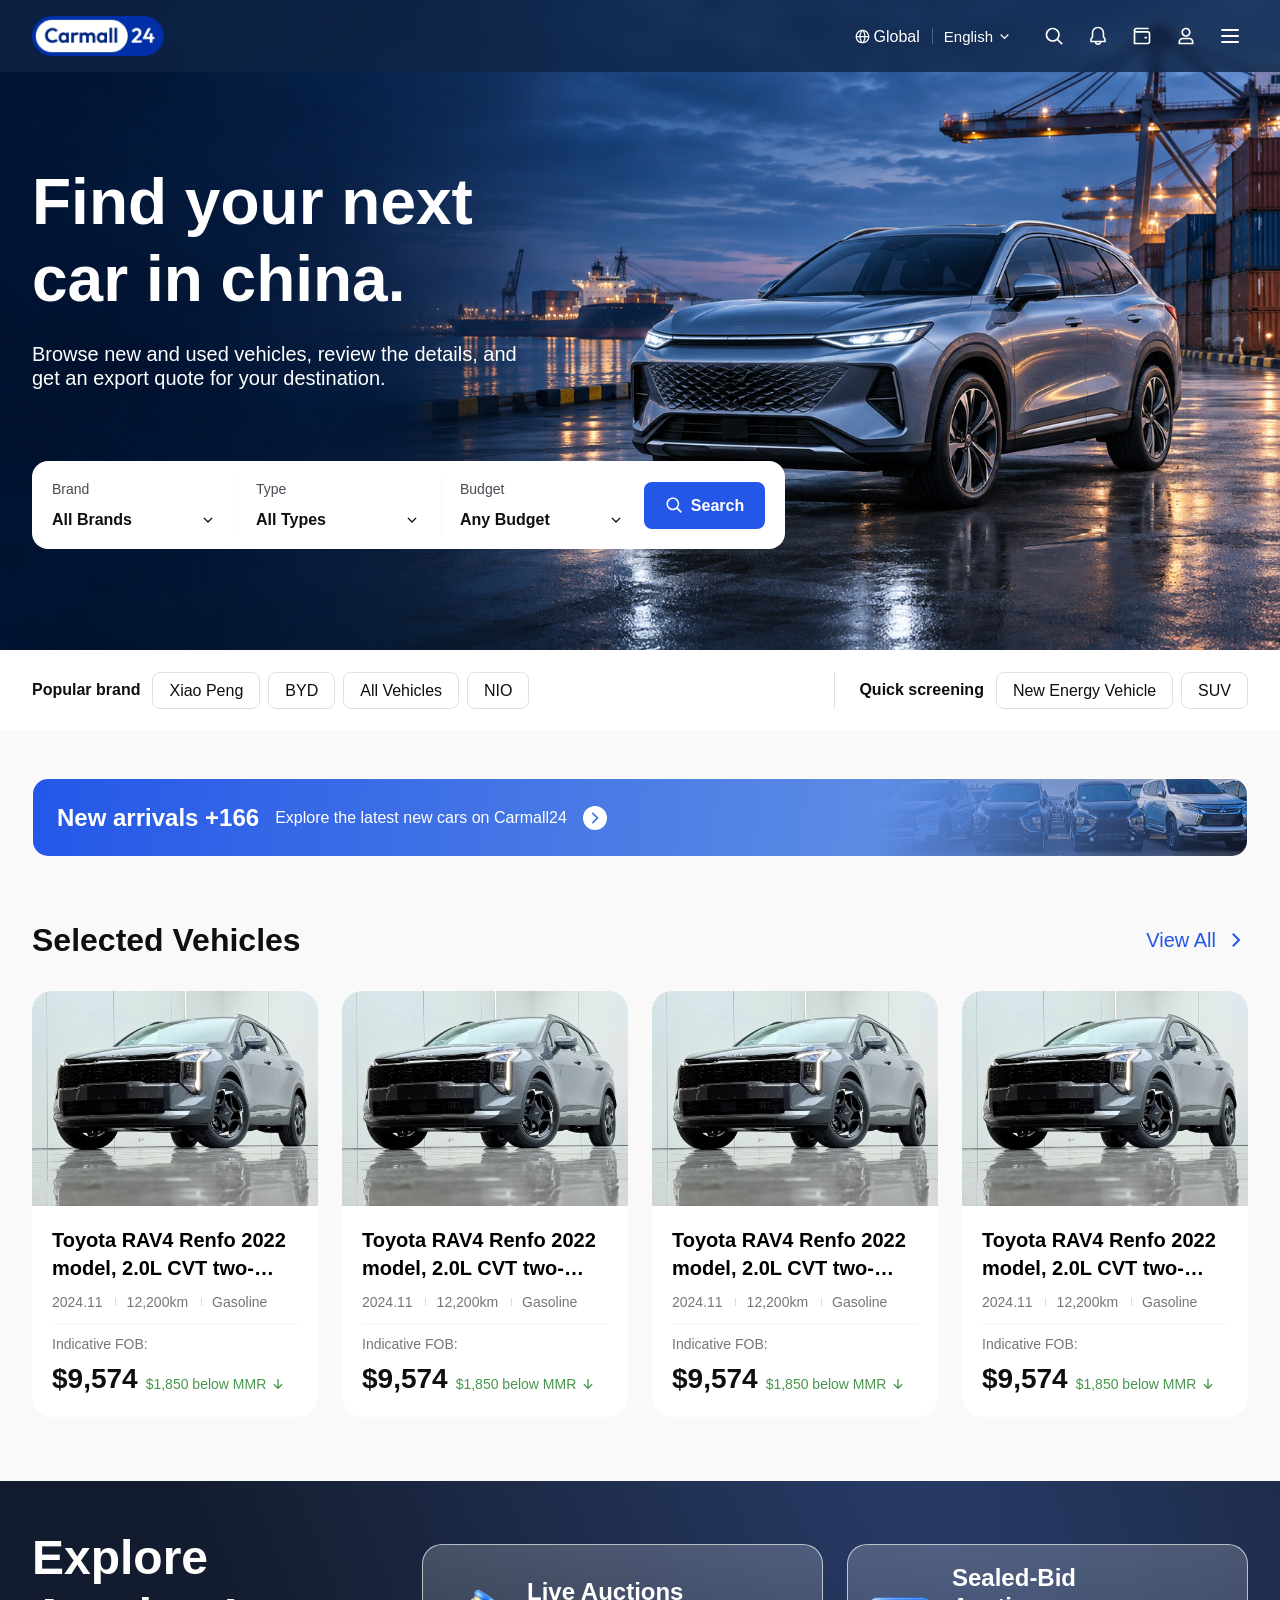
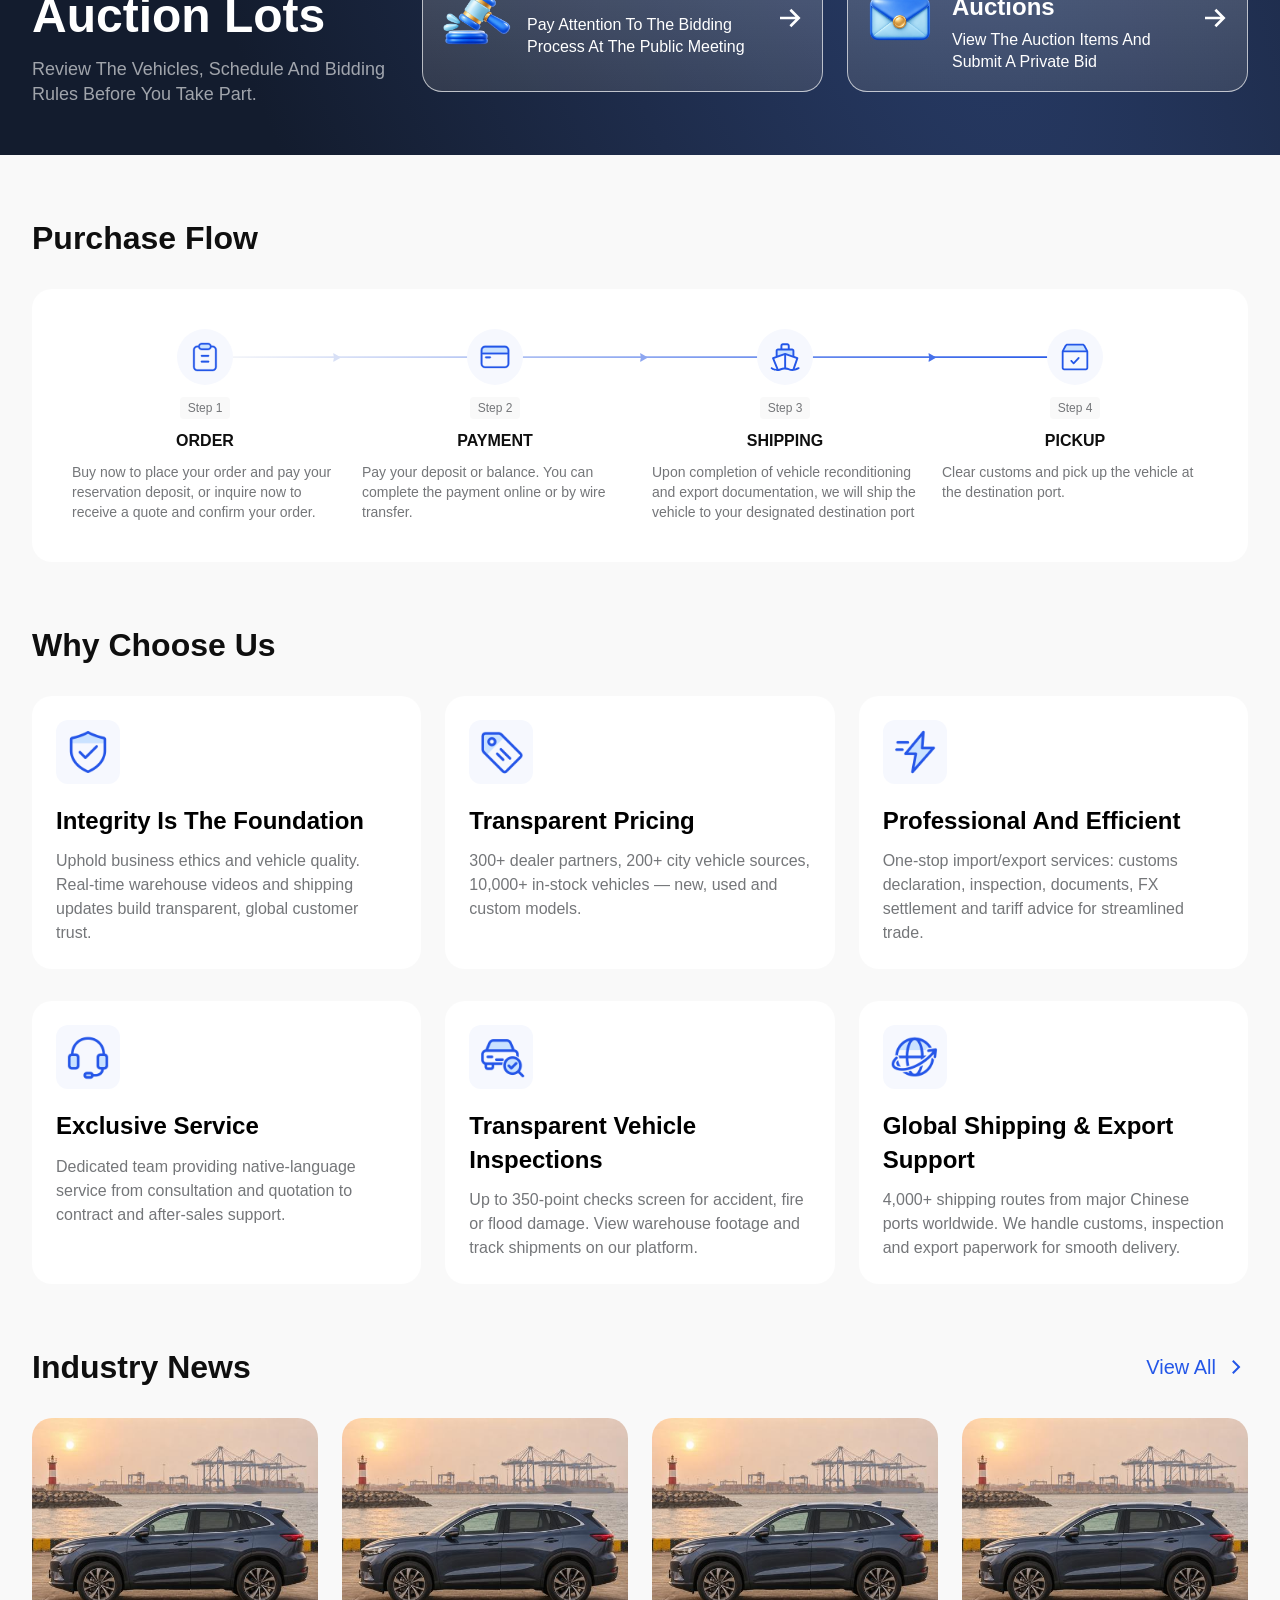
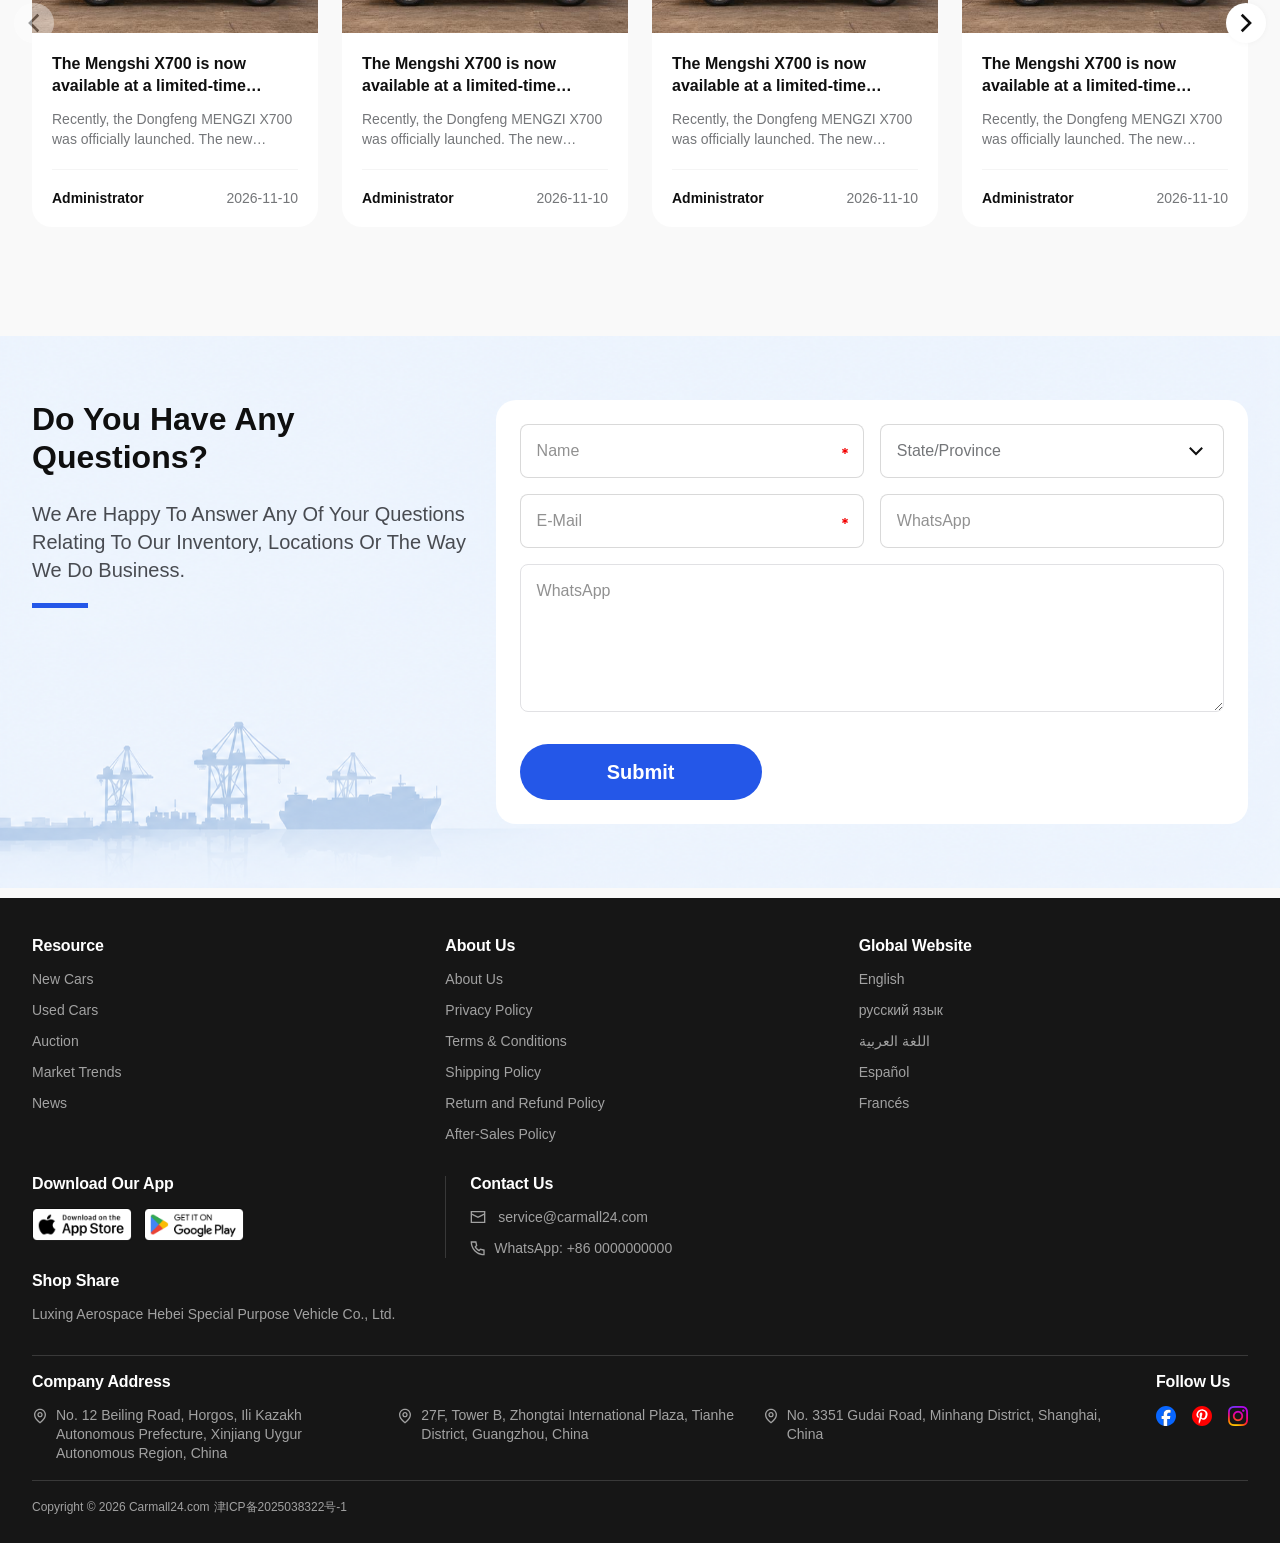
==== index.html @ a3879404 "Add latest Carmall24 homepage for developer handoff" ====
<!doctype html>
<html lang="en">
<head>
  <meta charset="utf-8">
  <meta name="viewport" content="width=device-width, initial-scale=1">
  <meta name="description" content="Browse new and used vehicles, review auctions, and get an export quote from Carmall24.">
  <meta name="typeface" content="MiSans by Xiaomi">
  <title>Carmall24 · Find your next car in China</title>
  <link rel="icon" href="assets/logo.png">
  <link rel="stylesheet" href="styles.css">
  <script src="app.js" defer></script>
</head>
<body id="top">
  <a class="skip-link" href="#main-content">Skip to content</a>
  <header class="site-header">
    <div class="container header-inner">
      <a class="wordmark" href="./index.html" aria-label="Carmall24 home">
        <img src="assets/logo.png" width="132" height="40" alt="Carmall24">
      </a>

      <nav class="main-nav" id="main-navigation" aria-label="Main navigation">
        <a href="#top" aria-current="page">Home</a>
        <details class="menu source-menu">
          <summary>Vehicle Source <img src="assets/nav-chevron.svg" alt=""></summary>
          <div class="menu-panel">
            <a href="https://www.carmall24.com/new-cars">New Cars</a>
            <a href="https://www.carmall24.com/used-cars">Used Cars</a>
            <a href="#vehicles">Selected Vehicles</a>
          </div>
        </details>
        <a href="#auctions">Auctions</a>
        <a href="https://www.carmall24.com/market">Vehicle Market Trends</a>
        <a href="#news">News</a>
        <a href="#services">Services</a>
        <a href="https://www.carmall24.com/about">About Us</a>
      </nav>

      <div class="header-tools">
        <details class="menu locale-menu">
          <summary aria-label="Global, English">
            <span class="site-region"><img src="assets/globe.svg" alt=""> Global</span>
            <span class="locale-rule" aria-hidden="true"><img src="assets/language-divider.svg" alt=""></span>
            <span>English <img src="assets/nav-chevron.svg" alt=""></span>
          </summary>
          <div class="menu-panel">
            <a href="https://en.carmall24.com/" lang="en">English</a>
            <a href="https://ru.carmall24.com/" lang="ru">русский язык</a>
            <a href="https://ar.carmall24.com/" lang="ar">اللغة العربية</a>
            <a href="https://es.carmall24.com/" lang="es">Español</a>
            <a href="https://fr.carmall24.com/" lang="fr">Français</a>
          </div>
        </details>
        <a class="header-icon header-search" href="#vehicle-search" aria-label="Search vehicles"><img src="assets/nav-search.svg" alt=""></a>
        <details class="menu notification-menu">
          <summary class="header-icon" aria-label="Notifications"><img src="assets/notification.svg" alt=""></summary>
          <div class="menu-panel"><p>No new notifications.</p></div>
        </details>
        <a class="header-icon header-wallet" href="https://www.carmall24.com/account/wallet" aria-label="Wallet"><img src="assets/wallet.svg" alt=""></a>
        <a class="header-icon" href="https://www.carmall24.com/account" aria-label="Account"><img src="assets/account.svg" alt=""></a>
        <button class="header-icon mobile-menu-toggle" type="button" aria-controls="main-navigation" aria-expanded="false" aria-label="Toggle navigation">
          <span class="menu-bars" aria-hidden="true"></span>
        </button>
      </div>
    </div>
  </header>

  <main id="main-content">
    <section class="hero" aria-labelledby="hero-title">
      <img class="hero-picture" src="assets/hero.png" alt="" fetchpriority="high">
      <div class="container hero-inner">
        <div class="hero-copy">
          <h1 id="hero-title">Find your next<br>car in china.</h1>
          <p>Browse new and used vehicles, review the details, and get an export quote for your destination.</p>
        </div>
        <form class="vehicle-search" id="vehicle-search" aria-label="Find a vehicle">
          <label class="search-field">
            <span>Brand</span>
            <select name="brand">
              <option value="">All Brands</option>
              <option value="toyota">Toyota</option>
              <option value="xpeng">Xiao Peng</option>
              <option value="byd">BYD</option>
              <option value="nio">NIO</option>
            </select>
          </label>
          <span class="search-rule" aria-hidden="true"><img src="assets/filter-divider.svg" alt=""></span>
          <label class="search-field">
            <span>Type</span>
            <select name="type">
              <option value="">All Types</option>
              <option value="suv">SUV</option>
              <option value="sedan">Sedan</option>
              <option value="new-energy">New Energy Vehicle</option>
            </select>
          </label>
          <span class="search-rule" aria-hidden="true"><img src="assets/filter-divider.svg" alt=""></span>
          <label class="search-field">
            <span>Budget</span>
            <select name="budget">
              <option value="">Any Budget</option>
              <option value="8000">Under $8,000</option>
              <option value="10000">Under $10,000</option>
              <option value="15000">Under $15,000</option>
              <option value="20000">Under $20,000</option>
            </select>
          </label>
          <button class="primary-button search-submit" type="submit"><img src="assets/filter-search.svg" alt=""> Search</button>
        </form>
      </div>
    </section>

    <div class="quick-search">
      <div class="container quick-search-inner">
        <div class="quick-group">
          <p>Popular brand</p>
          <div class="chips">
            <button type="button" data-filter="brand" data-value="xpeng" aria-pressed="false">Xiao Peng</button>
            <button type="button" data-filter="brand" data-value="byd" aria-pressed="false">BYD</button>
            <button type="button" data-filter="all">All Vehicles</button>
            <button type="button" data-filter="brand" data-value="nio" aria-pressed="false">NIO</button>
          </div>
        </div>
        <div class="quick-group quick-group-screening">
          <p>Quick screening</p>
          <div class="chips">
            <button type="button" data-filter="type" data-value="new-energy" aria-pressed="false">New Energy Vehicle</button>
            <button type="button" data-filter="type" data-value="suv" aria-pressed="false">SUV</button>
          </div>
        </div>
      </div>
    </div>

    <div class="home-sections">
      <div class="container">
        <a class="arrival-banner" href="https://www.carmall24.com/new-cars">
          <img class="arrival-picture" src="assets/new-arrivals.png" alt="">
          <span class="arrival-copy">
            <strong>New arrivals +166</strong>
            <span>Explore the latest new cars on Carmall24</span>
          </span>
          <span class="arrival-arrow"><img src="assets/arrivals-chevron.svg" alt=""></span>
        </a>
      </div>

      <section class="container section" id="vehicles" aria-labelledby="vehicles-title">
        <div class="section-heading">
          <h2 id="vehicles-title" tabindex="-1">Selected Vehicles</h2>
          <a class="view-all" href="https://www.carmall24.com/used-cars">View All <img src="assets/view-chevron.svg" alt=""></a>
        </div>
        <div class="filter-feedback" hidden>
          <p id="filter-status" role="status"></p>
          <button type="button" data-filter="all">Clear filters</button>
        </div>
        <div class="vehicle-grid" data-card-count="4">
          <article class="vehicle-card" data-brand="toyota" data-type="suv" data-price="9574">
            <a href="https://www.carmall24.com/used-cars" class="vehicle-link">
              <div class="vehicle-photo">
                <img src="assets/toyota-rav4.png" alt="" width="901" height="756">
              </div>
              <div class="vehicle-info">
                <h3 class="vehicle-title clamp">Toyota RAV4 Renfo 2022 model, 2.0L CVT two-wheel drive Style Edition</h3>
                <p class="vehicle-specs">
                  <span>2024.11</span><span class="spec-rule"><img src="assets/spec-divider.svg" alt=""></span>
                  <span>12,200km</span><span class="spec-rule"><img src="assets/spec-divider.svg" alt=""></span>
                  <span>Gasoline</span>
                </p>
                <div class="vehicle-pricing">
                  <p>Indicative FOB:</p>
                  <div class="price-row">
                    <strong>$9,574</strong>
                    <span class="price-saving">$1,850 below MMR <img src="assets/price-arrow.svg" alt=""></span>
                  </div>
                </div>
              </div>
            </a>
          </article>
        </div>
      </section>

      <section class="auctions" id="auctions" aria-labelledby="auctions-title">
        <div class="container auction-layout">
          <div class="auction-intro">
            <h2 id="auctions-title">Explore<br> Auction Lots</h2>
            <p>Review The Vehicles, Schedule And Bidding Rules Before You Take Part.</p>
          </div>
          <div class="auction-grid">
            <a class="auction-card" href="https://www.carmall24.com/account/auctions?type=live">
              <span class="auction-icon auction-icon-live"><img src="assets/auction-live.png" alt=""></span>
              <div>
                <h3>Live Auctions</h3>
                <p>Pay Attention To The Bidding Process At The Public Meeting</p>
              </div>
              <img src="assets/auction-arrow.svg" alt="">
            </a>
            <a class="auction-card" href="https://www.carmall24.com/account/auctions?type=sealed">
              <span class="auction-icon auction-icon-sealed"><img src="assets/auction-sealed.png" alt=""></span>
              <div>
                <h3>Sealed-Bid<br>Auctions</h3>
                <p>View The Auction Items And Submit A Private Bid</p>
              </div>
              <img src="assets/auction-arrow.svg" alt="">
            </a>
          </div>
        </div>
      </section>

      <section class="container section" id="purchase" aria-labelledby="purchase-title">
        <div class="section-heading"><h2 id="purchase-title">Purchase Flow</h2></div>
        <div class="purchase-panel">
          <div class="steps-connector" aria-hidden="true"></div>
          <ol class="purchase-steps">
            <li>
              <img src="assets/step-order.svg" alt="">
              <span class="step-number">Step 1</span>
              <h3>ORDER</h3>
              <p>Buy now to place your order and pay your reservation deposit, or inquire now to receive a quote and confirm your order.</p>
            </li>
            <li>
              <img src="assets/step-payment.svg" alt="">
              <span class="step-number">Step 2</span>
              <h3>PAYMENT</h3>
              <p>Pay your deposit or balance. You can complete the payment online or by wire transfer.</p>
            </li>
            <li>
              <img src="assets/step-shipping.svg" alt="">
              <span class="step-number">Step 3</span>
              <h3>SHIPPING</h3>
              <p>Upon completion of vehicle reconditioning and export documentation, we will ship the vehicle to your designated destination port</p>
            </li>
            <li>
              <img src="assets/step-pickup.svg" alt="">
              <span class="step-number">Step 4</span>
              <h3>PICKUP</h3>
              <p>Clear customs and pick up the vehicle at the destination port.</p>
            </li>
          </ol>
        </div>
      </section>

      <section class="container section" id="services" aria-labelledby="services-title">
        <div class="section-heading"><h2 id="services-title">Why Choose Us</h2></div>
        <div class="benefits">
          <article class="benefit-card">
            <span class="benefit-icon"><span class="benefit-crop icon-integrity"><img src="assets/values-sprite.png" alt=""></span></span>
            <h3>Integrity Is The Foundation</h3>
            <p>Uphold business ethics and vehicle quality. Real-time warehouse videos and shipping updates build transparent, global customer trust.</p>
          </article>
          <article class="benefit-card">
            <span class="benefit-icon"><span class="benefit-crop icon-pricing"><img src="assets/values-sprite.png" alt=""></span></span>
            <h3>Transparent Pricing</h3>
            <p>300+ dealer partners, 200+ city vehicle sources, 10,000+ in-stock vehicles — new, used and custom models.</p>
          </article>
          <article class="benefit-card">
            <span class="benefit-icon"><span class="benefit-crop icon-efficiency"><img src="assets/values-sprite.png" alt=""></span></span>
            <h3>Professional And Efficient</h3>
            <p>One-stop import/export services: customs declaration, inspection, documents, FX settlement and tariff advice for streamlined trade.</p>
          </article>
          <article class="benefit-card">
            <span class="benefit-icon"><span class="benefit-crop icon-service"><img src="assets/values-sprite.png" alt=""></span></span>
            <h3>Exclusive Service</h3>
            <p>Dedicated team providing native-language service from consultation and quotation to contract and after-sales support.</p>
          </article>
          <article class="benefit-card">
            <span class="benefit-icon"><span class="benefit-crop icon-inspection"><img src="assets/services-sprite.png" alt=""></span></span>
            <h3>Transparent Vehicle Inspections</h3>
            <p>Up to 350-point checks screen for accident, fire or flood damage. View warehouse footage and track shipments on our platform.</p>
          </article>
          <article class="benefit-card">
            <span class="benefit-icon"><span class="benefit-crop icon-shipping"><img src="assets/services-sprite.png" alt=""></span></span>
            <h3>Global Shipping &amp; Export Support</h3>
            <p>4,000+ shipping routes from major Chinese ports worldwide. We handle customs, inspection and export paperwork for smooth delivery.</p>
          </article>
        </div>
      </section>

      <section class="container section" id="news" aria-labelledby="news-title">
        <div class="section-heading">
          <h2 id="news-title">Industry News</h2>
          <a class="view-all" href="https://www.carmall24.com/news">View All <img src="assets/view-chevron.svg" alt=""></a>
        </div>
        <div class="news-carousel">
          <button class="news-arrow news-arrow-prev" type="button" aria-label="Previous news item" aria-controls="news-track" disabled><img src="assets/news-chevron.svg" alt=""></button>
          <div class="news-track" id="news-track" data-card-count="5">
            <article class="news-card">
              <a href="https://www.carmall24.com/news">
                <div class="news-photo"><img src="assets/news-car.png" alt="" width="500" height="500"></div>
                <div class="news-copy">
                  <h3 class="clamp">The Mengshi X700 is now available at a limited-time starting price of RMB 209,800, making choices in the same price range more challenging.</h3>
                  <p class="clamp">Recently, the Dongfeng MENGZI X700 was officially launched. The new vehicle is available in four models—325KM Rear-Wheel Drive Pro, 285KM All-Wheel Drive Ma</p>
                  <div class="news-meta"><strong>Administrator</strong><time datetime="2026-11-10">2026-11-10</time></div>
                </div>
              </a>
            </article>
          </div>
          <button class="news-arrow news-arrow-next" type="button" aria-label="Next news item" aria-controls="news-track" disabled><img src="assets/news-chevron.svg" alt=""></button>
          <p class="visually-hidden" id="news-status" role="status"></p>
        </div>
      </section>
    </div>

    <section class="contact" id="contact" aria-labelledby="contact-title">
      <img class="contact-picture" src="assets/contact-background.png" alt="">
      <div class="container contact-layout">
        <div class="contact-intro">
          <h2 id="contact-title">Do You Have Any Questions?</h2>
          <p>We Are Happy To Answer Any Of Your Questions Relating To Our Inventory, Locations Or The Way We Do Business.</p>
          <img src="assets/contact-rule.svg" alt="">
        </div>
        <form class="contact-form" id="contact-form" method="post">
          <div class="contact-fields">
            <label class="contact-field contact-required">
              <span class="visually-hidden">Name</span>
              <input name="name" placeholder="Name" autocomplete="name" maxlength="100" required>
              <img src="assets/required.svg" alt="">
            </label>
            <label class="contact-field contact-region">
              <span class="visually-hidden">State/Province</span>
              <input name="province" placeholder="State/Province" autocomplete="address-level1" list="provinces" maxlength="100">
              <img src="assets/province-chevron.svg" alt="">
            </label>
            <datalist id="provinces">
              <option value="Beijing"></option>
              <option value="Guangdong"></option>
              <option value="Hebei"></option>
              <option value="Shanghai"></option>
              <option value="Tianjin"></option>
              <option value="Xinjiang"></option>
            </datalist>
            <label class="contact-field contact-required">
              <span class="visually-hidden">E-Mail</span>
              <input name="email" placeholder="E-Mail" type="email" autocomplete="email" maxlength="160" required>
              <img src="assets/required.svg" alt="">
            </label>
            <label class="contact-field">
              <span class="visually-hidden">WhatsApp number</span>
              <input name="whatsapp" placeholder="WhatsApp" type="tel" autocomplete="tel" maxlength="50">
            </label>
            <label class="contact-field contact-message">
              <span class="visually-hidden">Message</span>
              <textarea name="message" placeholder="WhatsApp" maxlength="1500"></textarea>
            </label>
          </div>
          <button class="primary-button contact-submit" type="submit">Submit</button>
          <p class="form-status" role="status" hidden>Your inquiry is ready. <a id="email-draft" href="mailto:service@carmall24.com">Open email draft</a></p>
        </form>
      </div>
    </section>
  </main>

  <footer class="site-footer">
    <div class="container footer-inner">
      <div class="footer-top">
        <section>
          <h2>Resource</h2>
          <ul>
            <li><a href="https://www.carmall24.com/new-cars">New Cars</a></li>
            <li><a href="https://www.carmall24.com/used-cars">Used Cars</a></li>
            <li><a href="#auctions">Auction</a></li>
            <li><a href="https://www.carmall24.com/market">Market Trends</a></li>
            <li><a href="#news">News</a></li>
          </ul>
        </section>
        <section>
          <h2>About Us</h2>
          <ul>
            <li><a href="https://www.carmall24.com/about">About Us</a></li>
            <li><a href="https://www.carmall24.com/privacy">Privacy Policy</a></li>
            <li><a href="https://www.carmall24.com/terms">Terms &amp; Conditions</a></li>
            <li><a href="https://www.carmall24.com/shipping-policy">Shipping Policy</a></li>
            <li><a href="https://www.carmall24.com/refund-policy">Return and Refund Policy</a></li>
            <li><a href="https://www.carmall24.com/after-sales">After-Sales Policy</a></li>
          </ul>
        </section>
        <section>
          <h2>Global Website</h2>
          <ul>
            <li><a href="https://en.carmall24.com/" lang="en">English</a></li>
            <li><a href="https://ru.carmall24.com/" lang="ru">русский язык</a></li>
            <li><a href="https://ar.carmall24.com/" lang="ar">اللغة العربية</a></li>
            <li><a href="https://es.carmall24.com/" lang="es">Español</a></li>
            <li><a href="https://fr.carmall24.com/" lang="fr">Francés</a></li>
          </ul>
        </section>
        <div class="footer-apps">
          <section>
            <h2>Download Our App</h2>
            <div class="store-badges">
              <a href="https://apps.apple.com/app/carmall24/id6760745816"><img src="assets/app-store.png" width="100" height="33" alt="Download on the App Store"></a>
              <a href="https://play.google.com/store/search?q=Carmall24&amp;c=apps"><img src="assets/google-play.png" width="100" height="33" alt="Get it on Google Play"></a>
            </div>
          </section>
          <section>
            <h2>Shop Share</h2>
            <a href="https://luxing.carmall24.com">Luxing Aerospace Hebei Special Purpose Vehicle Co., Ltd.</a>
          </section>
        </div>
        <section class="footer-contact">
          <h2>Contact Us</h2>
          <ul>
            <li><img src="assets/mail.svg" alt=""><a href="mailto:service@carmall24.com">service@carmall24.com</a></li>
            <li><img src="assets/call.svg" alt=""><span>WhatsApp: +86 0000000000</span></li>
          </ul>
        </section>
      </div>

      <div class="footer-bottom">
        <div class="footer-rule" aria-hidden="true"><img src="assets/footer-divider.svg" alt=""></div>
        <div class="footer-details">
          <section class="footer-offices">
            <h2>Company Address</h2>
            <ul>
              <li><img src="assets/location.svg" alt=""><span>No. 12 Beiling Road, Horgos, Ili Kazakh Autonomous Prefecture, Xinjiang Uygur Autonomous Region, China</span></li>
              <li><img src="assets/location.svg" alt=""><span>27F, Tower B, Zhongtai International Plaza, Tianhe District, Guangzhou, China</span></li>
              <li><img src="assets/location.svg" alt=""><span>No. 3351 Gudai Road, Minhang District, Shanghai, China</span></li>
            </ul>
          </section>
          <section class="footer-social">
            <h2>Follow Us</h2>
            <div class="social-links">
              <a href="https://www.facebook.com/people/Carmall24com/61586290542689/"><img src="assets/facebook.svg" alt="Facebook"></a>
              <a href="https://www.pinterest.com/search/pins/?q=Carmall24"><img src="assets/pinterest.svg" alt="Pinterest"></a>
              <a href="https://www.instagram.com/carmall24com"><img src="assets/instagram.png" width="20" height="20" alt="Instagram"></a>
            </div>
          </section>
        </div>
        <div class="footer-rule" aria-hidden="true"><img src="assets/footer-divider.svg" alt=""></div>
        <p class="copyright">Copyright © 2026 Carmall24.com <span lang="zh-CN">津ICP备2025038322号-1</span></p>
      </div>
    </div>
  </footer>

  <dialog class="vehicle-dialog" id="vehicle-dialog" aria-labelledby="vehicle-dialog-title">
    <form method="dialog" class="dialog-close"><button type="submit" aria-label="Close vehicle details">×</button></form>
    <img class="dialog-photo" src="assets/toyota-rav4.png" alt="">
    <div class="dialog-body">
      <h2 id="vehicle-dialog-title">Toyota RAV4 Renfo 2022 model, 2.0L CVT two-wheel drive Style Edition</h2>
      <p>2024.11 · 12,200km · Gasoline</p>
      <p>Indicative FOB: <strong>$9,574</strong></p>
      <a class="primary-button" href="#contact">Ask about this vehicle</a>
    </div>
  </dialog>
</body>
</html>
---- styles.css ----
/* Typeface: MiSans by Xiaomi — https://hyperos.mi.com/font/ */
@font-face {
  font-family: "MiSans UI";
  src: local("MiSans-Regular"), local("MiSans");
  font-weight: 400;
}

@font-face {
  font-family: "MiSans UI";
  src: local("MiSans-Medium"), local("MiSans Medium");
  font-weight: 500;
}

@font-face {
  font-family: "MiSans UI";
  src: local("MiSans-Demibold"), local("MiSans Demibold");
  font-weight: 600;
}

@font-face {
  font-family: "MiSans UI";
  src: local("MiSans-Semibold"), local("MiSans Semibold");
  font-weight: 650;
}

@font-face {
  font-family: "MiSans UI";
  src: local("MiSans-Bold"), local("MiSans Bold");
  font-weight: 700;
}

:root {
  --page: #f9f9f9;
  --white: #fff;
  --ink: #0f0f0f;
  --secondary: #484b51;
  --muted: #747679;
  --placeholder: #919191;
  --blue: #2457e8;
  --line: #f5f5f5;
  --card-radius: 20px;
  --card-shadow: 0 4px 16px rgb(0 0 0 / 6%);
  --container: 1440px;
  --header-height: 72px;
  --gutter: 32px;
  --section-gap: 64px;
  scroll-padding-top: calc(var(--header-height) + 12px);
}

* {
  box-sizing: border-box;
}

[hidden] {
  display: none !important;
}

body {
  margin: 0;
  background: var(--page);
  color: var(--ink);
  font: 400 16px/1.4 "MiSans UI", MiSans, Arial, sans-serif;
  -webkit-font-smoothing: antialiased;
}

h1, h2, h3, p, ul, ol {
  margin: 0;
}

ul, ol {
  padding: 0;
  list-style: none;
}

img {
  display: block;
}

a {
  color: inherit;
  text-decoration: none;
}

button, input, textarea, select {
  font: inherit;
  color: inherit;
}

button {
  border: 0;
  background: none;
  padding: 0;
  cursor: pointer;
}

:focus-visible {
  outline: 2px solid var(--blue);
  outline-offset: 4px;
}

.container {
  width: min(calc(100% - var(--gutter) * 2), var(--container));
  margin-inline: auto;
}

.visually-hidden, .skip-link:not(:focus) {
  position: absolute;
  width: 1px;
  height: 1px;
  padding: 0;
  margin: -1px;
  overflow: hidden;
  clip-path: inset(50%);
  white-space: nowrap;
}

.skip-link:focus {
  position: fixed;
  z-index: 10;
  top: 12px;
  left: 12px;
  padding: 8px 12px;
  border-radius: 8px;
  background: var(--white);
  color: var(--blue);
}

.primary-button {
  display: inline-flex;
  align-items: center;
  justify-content: center;
  gap: 8px;
  background: var(--blue);
  color: var(--white);
  font-weight: 650;
  transition: background-color 150ms ease;
}

.primary-button:hover {
  background-color: #1948d1;
}

.site-header {
  position: fixed;
  inset: 0 0 auto;
  z-index: 2;
  background: rgb(16 37 69 / 80%);
  backdrop-filter: blur(5px);
  color: var(--white);
}

.header-inner {
  display: flex;
  min-height: var(--header-height);
  align-items: center;
  justify-content: space-between;
  gap: 12px;
  position: relative;
}

.wordmark img {
  object-fit: cover;
}

.main-nav,
.header-tools {
  display: flex;
  align-items: center;
}

.main-nav > a,
.source-menu > summary {
  display: flex;
  align-items: center;
  gap: 4px;
  padding: 8px 16px;
  border-radius: 8px;
  font-size: 15px;
  font-weight: 500;
  line-height: 18px;
  white-space: nowrap;
}

.header-tools {
  gap: 8px;
}

.header-icon {
  display: grid;
  place-items: center;
  width: 36px;
  height: 36px;
  border-radius: 8px;
}

.wordmark,
.main-nav > a,
.source-menu > summary,
.locale-menu > summary,
.header-icon {
  transition: background-color 150ms ease, transform 120ms ease-out;
}

@media (hover: hover) {
  .main-nav > a:hover,
  .source-menu > summary:hover,
  .locale-menu > summary:hover,
  .header-icon:hover {
    background-color: rgb(255 255 255 / 12%);
  }
}

.wordmark:active,
.main-nav > a:active,
.source-menu > summary:active,
.locale-menu > summary:active,
.header-icon:active {
  transform: translateY(1px) scale(0.96);
  transition-duration: 40ms;
}

.site-header :focus-visible {
  outline-color: white;
}

.menu {
  position: relative;
}

.menu > summary {
  list-style: none;
  cursor: pointer;
}

.menu > summary::-webkit-details-marker {
  display: none;
}

.menu-panel {
  position: absolute;
  top: calc(100% + 10px);
  min-width: 170px;
  padding: 6px;
  border: 1px solid #e1e1e4;
  border-radius: 12px;
  background: var(--white);
  color: var(--ink);
  box-shadow: var(--card-shadow);
  font-size: 14px;
}

.header-tools .menu-panel {
  right: 0;
}

.menu-panel a, .menu-panel p {
  display: block;
  padding: 8px 12px;
  border-radius: 6px;
  white-space: nowrap;
}

.menu-panel a:hover,
.menu-panel a:focus-visible {
  background: #eff4ff;
  color: var(--blue);
}

.locale-menu > summary {
  display: flex;
  align-items: center;
  gap: 12px;
  padding: 8px 16px;
  border-radius: 8px;
  font-size: 15px;
  font-weight: 500;
  line-height: 19px;
}

.locale-menu summary > span {
  display: flex;
  align-items: center;
  gap: 4px;
}

.site-region {
  font-size: 16px;
}

.locale-rule, .search-rule, .spec-rule {
  position: relative;
  width: 0;
  flex: none;
}

.locale-rule img, .search-rule img, .spec-rule img {
  position: absolute;
  left: 0.5px;
  top: 50%;
  transform: translate(-50%, -50%) rotate(90deg);
}

.mobile-menu-toggle {
  display: none;
}

.menu-bars, .menu-bars::before, .menu-bars::after {
  display: block;
  width: 18px;
  height: 2px;
  border-radius: 2px;
  background: currentColor;
}

.menu-bars {
  position: relative;
}

.menu-bars::before, .menu-bars::after {
  content: "";
  position: absolute;
  left: 0;
}

.menu-bars::before {
  top: -6px;
}

.menu-bars::after {
  top: 6px;
}

.hero {
  position: relative;
  min-height: 650px;
  padding: 164px 0 64px;
  background: #041630;
  color: var(--white);
}

.hero-picture {
  position: absolute;
  inset: 0;
  width: 100%;
  height: 100%;
  object-fit: cover;
}

.hero-inner {
  position: relative;
}

.hero-copy {
  max-width: 492px;
}

.hero h1 {
  font-size: 64px;
  font-weight: 700;
  line-height: 77px;
}

.hero-copy p {
  margin-top: 24px;
  font-size: 20px;
  line-height: 24px;
}

.vehicle-search {
  display: grid;
  grid-template-columns: minmax(0, 1fr) 0 minmax(0, 1fr) 0 minmax(0, 1fr) 121px;
  align-items: center;
  gap: 20px;
  width: min(100%, 753px);
  min-height: 88px;
  margin-top: 71px;
  padding: 12px 20px;
  border-radius: 16px;
  background: var(--white);
  color: var(--ink);
  backdrop-filter: blur(4px);
}

.search-field {
  display: flex;
  min-width: 0;
  flex-direction: column;
  gap: 12px;
  font-size: 14px;
  font-weight: 500;
  line-height: 17px;
  color: var(--secondary);
}

.search-field select {
  appearance: none;
  width: 100%;
  padding: 0 20px 0 0;
  border: 0;
  background: transparent url("assets/filter-chevron.svg") right center no-repeat;
  color: var(--ink);
  cursor: pointer;
  font-size: 16px;
  font-weight: 600;
  line-height: 19px;
  text-overflow: ellipsis;
}

.search-submit {
  min-height: 47px;
  border-radius: 8px;
  line-height: 19px;
}

.quick-search {
  background: var(--white);
}

.quick-search-inner {
  display: flex;
  min-height: 80px;
  align-items: center;
  justify-content: space-between;
  gap: 24px;
}

.quick-group, .chips {
  display: flex;
  align-items: center;
  gap: 12px;
}

.quick-group p {
  font-weight: 600;
  white-space: nowrap;
}

.quick-group-screening {
  padding-left: 24px;
  border-left: 1px solid rgb(0 0 0 / 12%);
}

.chips {
  gap: 8px;
  flex-wrap: wrap;
}

.chips button {
  padding: 8px 16px;
  border: 1px solid rgb(0 0 0 / 12%);
  border-radius: 8px;
  font-weight: 500;
  line-height: 19px;
  white-space: nowrap;
}

.chips button:hover,
.chips button[aria-pressed="true"] {
  border-color: var(--blue);
  color: var(--blue);
}

.home-sections {
  display: grid;
  gap: var(--section-gap);
  padding-top: 48px;
}

.arrival-banner {
  display: flex;
  position: relative;
  isolation: isolate;
  min-height: 79px;
  overflow: hidden;
  align-items: center;
  gap: 16px;
  padding: 24px;
  border: 1px solid rgb(255 255 255 / 45%);
  border-radius: 16px;
  color: var(--white);
}

.arrival-banner::before {
  content: "";
  position: absolute;
  z-index: -1;
  inset: -1px;
  background: linear-gradient(96.67deg, #2457e8 0.295%, #5c8ce4 69.328%, rgb(116 156 230 / 10%) 100.74%);
}

.arrival-picture {
  position: absolute;
  z-index: -2;
  width: 31.6%;
  height: 384.31%;
  left: 68.4%;
  top: -162.91%;
}

.arrival-copy, .arrival-arrow {
  display: flex;
  align-items: center;
}

.arrival-copy {
  gap: 16px;
  font-weight: 500;
  line-height: 19px;
}

.arrival-copy strong {
  font-size: 24px;
  font-weight: 650;
  line-height: 29px;
  white-space: nowrap;
}

.arrival-arrow {
  justify-content: center;
  flex: none;
  width: 24px;
  height: 24px;
  border-radius: 50%;
  background: var(--white);
  transition: transform 150ms ease;
}

.arrival-arrow img,
.news-arrow-next img {
  transform: rotate(-90deg);
}

.arrival-banner:hover .arrival-arrow {
  transform: translateX(4px);
}

.section {
  display: grid;
  gap: 32px;
  min-width: 0;
}

.section-heading {
  display: flex;
  min-width: 0;
  align-items: center;
  justify-content: space-between;
  gap: 16px;
}

.section-heading h2, .contact-intro h2 {
  font-size: 32px;
  font-weight: 600;
  line-height: 38px;
}

.view-all {
  display: inline-flex;
  flex: none;
  align-items: center;
  gap: 8px;
  color: var(--blue);
  font-size: 20px;
  font-weight: 500;
  line-height: 24px;
}

.view-all:hover {
  text-decoration: underline;
}

.vehicle-grid,
.benefits {
  display: grid;
  gap: 24px;
  grid-template-columns: repeat(4, minmax(0, 1fr));
}

.vehicle-card,
.news-card {
  overflow: hidden;
  border-radius: var(--card-radius);
  background: var(--white);
  transition: box-shadow 180ms ease-out;
}

.vehicle-card a,
.news-card a {
  display: block;
}

.vehicle-card a:focus-visible,
.news-card a:focus-visible {
  outline-offset: -3px;
}

.vehicle-photo, .news-photo {
  position: relative;
  overflow: hidden;
}

.vehicle-photo {
  aspect-ratio: 4 / 3;
}

.vehicle-photo img, .news-photo img {
  width: 100%;
  height: 100%;
  object-fit: cover;
}

.vehicle-photo img {
  transition: transform 220ms ease-out;
}

@media (hover: hover) {
  .vehicle-card:hover,
  .news-card:hover {
    box-shadow: var(--card-shadow);
  }

  .vehicle-card:hover .vehicle-photo img {
    transform: scale(1.045);
  }
}

.vehicle-info {
  display: grid;
  gap: 12px;
  padding: 20px 20px 24px;
}

.clamp {
  display: -webkit-box;
  overflow: hidden;
  -webkit-box-orient: vertical;
  -webkit-line-clamp: 2;
}

.vehicle-title {
  color: #000;
  font-size: 20px;
  font-weight: 600;
  line-height: 28px;
}

.vehicle-specs {
  display: flex;
  align-items: center;
  flex-wrap: wrap;
  gap: 4px 12px;
}

.vehicle-specs, .vehicle-pricing {
  color: var(--muted);
  font-size: 14px;
  line-height: 17px;
}

.vehicle-pricing {
  display: grid;
  gap: 12px;
  padding-top: 12px;
  border-top: 1px solid var(--line);
}

.price-row {
  display: flex;
  flex-wrap: wrap;
  align-items: flex-end;
  gap: 4px 8px;
}

.price-row strong {
  color: var(--ink);
  font-size: 28px;
  font-weight: 600;
  line-height: 28px;
}

.price-saving {
  display: inline-flex;
  align-items: center;
  gap: 4px;
  color: #46964c;
}

.filter-feedback {
  display: flex;
  flex-wrap: wrap;
  gap: 8px 16px;
  margin-top: -14px;
  padding: 16px 20px;
  border: 1px solid #e1e1e4;
  border-radius: 12px;
  background: var(--white);
}

.filter-feedback button {
  color: var(--blue);
  text-decoration: underline;
}

.auctions {
  background: #131c2e url("assets/auction-gradient.svg") center / 100% 100% no-repeat;
  color: var(--white);
  padding: 48px 0;
}

.auction-layout {
  display: grid;
  align-items: center;
  justify-content: space-between;
  grid-template-columns: minmax(240px, 366px) minmax(0, 891px);
  gap: 24px;
}

.auction-intro h2 {
  font-size: 48px;
  font-weight: 600;
  line-height: 58px;
}

.auction-intro p {
  margin-top: 12px;
  color: rgb(255 255 255 / 60%);
  font-size: 18px;
  line-height: 25px;
}

.auction-grid {
  display: grid;
  gap: 24px;
  grid-template-columns: repeat(2, minmax(0, 1fr));
}

.auction-card {
  display: grid;
  min-height: 148px;
  grid-template-columns: 72px minmax(0, 1fr) 32px;
  gap: 24px;
  align-items: center;
  padding: 12px 24px;
  border: 1px solid rgb(255 255 255 / 65%);
  border-radius: var(--card-radius);
  background: linear-gradient(180deg, rgb(255 255 255 / 20%), rgb(153 153 153 / 20%));
}

.auction-card:hover {
  background-color: rgb(255 255 255 / 7%);
}

.auction-card h3 {
  font-size: 24px;
  font-weight: 600;
  line-height: 29px;
}

.auction-card p {
  margin-top: 8px;
  font-size: 16px;
  line-height: 22px;
}

.auction-icon {
  position: relative;
  width: 72px;
  height: 72px;
  overflow: hidden;
}

.auction-icon img {
  position: absolute;
}

.auction-icon-live {
  transform: scaleX(-1);
}

.auction-icon-live img {
  width: 134.66%;
  height: 134.66%;
  top: -15.6%;
  left: -17.86%;
}

.auction-icon-sealed img {
  width: 118.93%;
  height: 118.93%;
  top: -9.01%;
  left: -9.21%;
}

.purchase-panel {
  position: relative;
  min-height: 273px;
  padding: 40px;
  border-radius: var(--card-radius);
  background: var(--white);
}

.steps-connector {
  position: absolute;
  inset: 63px calc(40px + min(140px, (100% - 152px) / 8)) auto;
  height: 11px;
  background: url("assets/steps-connector.svg") center / 100% auto no-repeat;
}

.purchase-steps {
  display: grid;
  position: relative;
  grid-template-columns: repeat(4, minmax(0, 280px));
  justify-content: space-between;
  gap: 24px;
}

.purchase-steps li {
  display: flex;
  flex-direction: column;
  align-items: center;
  gap: 12px;
}

.step-number {
  border-radius: 4px;
  background: var(--page);
  padding: 4px 8px;
  color: var(--muted);
  font-size: 12px;
  font-weight: 500;
  line-height: 14px;
}

.purchase-steps h3 {
  font-size: 16px;
  font-weight: 600;
  line-height: 19px;
}

.purchase-steps p {
  width: 100%;
  color: var(--muted);
  font-size: 14px;
  line-height: 20px;
}

.benefits {
  grid-template-columns: repeat(3, minmax(0, 1fr));
  row-gap: 32px;
}

.benefit-card {
  position: relative;
  min-height: 253px;
  padding: 24px;
  border-radius: var(--card-radius);
  background: var(--white);
  transition: box-shadow 180ms ease-out;
}

.benefit-card::before {
  content: "";
  position: absolute;
  inset: 0;
  border-top: 3px solid var(--blue);
  border-radius: inherit;
  clip-path: inset(0 100% 0 0);
  pointer-events: none;
  transition: clip-path 170ms ease-out;
}

@media (hover: hover) {
  .benefit-card:hover {
    box-shadow: var(--card-shadow);
  }

  .benefit-card:hover::before {
    clip-path: inset(0);
  }
}

.benefit-icon {
  display: grid;
  width: 64px;
  height: 64px;
  place-items: center;
  border-radius: 12px;
  background: rgb(37 86 232 / 4%);
}

.benefit-crop {
  position: relative;
  width: 56px;
  height: 56px;
  overflow: hidden;
  border-radius: 12px;
}

.benefit-crop img {
  position: absolute;
  left: var(--crop-x, 0);
  top: var(--crop-y, 0);
  width: var(--sprite-width, 400%);
  height: 100%;
}

.icon-integrity {
  --crop-x: 0.34%;
}

.icon-pricing {
  --crop-x: -99%;
}

.icon-efficiency {
  --crop-x: -198.24%;
}

.icon-service {
  --crop-x: -300.48%;
  --crop-y: -1.79%;
}

.icon-inspection {
  --sprite-width: 200%;
  --crop-x: 0.68%;
}

.icon-shipping {
  --sprite-width: 200%;
  --crop-x: -99.06%;
}

.benefit-card h3 {
  margin-top: 20px;
  color: #000;
  font-size: 24px;
  font-weight: 600;
  line-height: 1.4;
}

.benefit-card p {
  margin-top: 12px;
  color: var(--muted);
  font-size: 16px;
  line-height: 24px;
}

.news-carousel {
  position: relative;
  min-width: 0;
}

.news-track {
  display: grid;
  grid-auto-flow: column;
  grid-auto-columns: calc((100% - 72px) / 4);
  gap: 24px;
  overflow-x: auto;
  margin-block: -12px -16px;
  padding-block: 12px 16px;
  scrollbar-width: none;
  scroll-snap-type: x mandatory;
}

.news-track::-webkit-scrollbar {
  display: none;
}

.news-card {
  scroll-snap-align: start;
}

.news-photo {
  aspect-ratio: 342 / 257;
}

.news-copy {
  display: grid;
  gap: 12px;
  padding: 20px;
}

.news-copy h3 {
  font-size: 16px;
  font-weight: 600;
  line-height: 22px;
}

.news-copy p, .news-meta {
  color: var(--muted);
  font-size: 14px;
  line-height: 20px;
}

.news-meta {
  display: flex;
  justify-content: space-between;
  gap: 8px;
  margin-top: 8px;
  padding-top: 20px;
  border-top: 1px solid var(--line);
  line-height: 17px;
}

.news-meta strong {
  color: var(--ink);
  font-weight: 600;
}

.news-arrow {
  display: grid;
  position: absolute;
  z-index: 1;
  top: 50%;
  width: 40px;
  height: 40px;
  place-items: center;
  transform: translateY(-50%);
  border-radius: 50%;
  background: var(--white);
  box-shadow: 0 0 6px rgb(0 0 0 / 4%);
  transition: transform 150ms ease-out, background-color 150ms ease-out, box-shadow 150ms ease-out;
}

.news-arrow:disabled {
  opacity: 0.4;
  box-shadow: none;
  cursor: not-allowed;
}

@media (hover: hover) {
  .news-arrow:enabled:hover {
    transform: translateY(-50%) scale(1.08);
    background-color: #eff4ff;
    box-shadow: 0 2px 12px rgb(0 0 0 / 14%);
  }
}

.news-arrow:enabled:active {
  transform: translateY(-50%) scale(0.94);
}

.news-arrow-prev {
  right: calc(100% + 24px);
}

.news-arrow-next {
  left: calc(100% + 24px);
}

.news-arrow-prev img {
  transform: rotate(90deg);
}

.contact {
  position: relative;
  isolation: isolate;
  overflow: hidden;
  margin-top: 108.5px;
  padding: 64px 0;
  background: #ecf4fe;
}

.contact-picture {
  position: absolute;
  z-index: -1;
  inset: -17.91% 0 auto;
  width: 100%;
  height: 117.91%;
}

.contact-layout {
  display: grid;
  grid-template-columns: minmax(0, 1fr) minmax(0, 61.875%);
  gap: 24px;
  align-items: start;
}

.contact-intro p {
  margin-top: 24px;
  color: var(--secondary);
  font-size: 20px;
  line-height: 28px;
}

.contact-intro img {
  margin-top: 19px;
}

.contact-form {
  display: grid;
  gap: 32px;
  padding: 24px;
  border-radius: var(--card-radius);
  background: var(--white);
}

.contact-fields {
  display: grid;
  gap: 16px;
  grid-template-columns: repeat(2, minmax(0, 1fr));
}

.contact-field {
  position: relative;
  min-width: 0;
}

.contact-field input, .contact-field textarea {
  display: block;
  width: 100%;
  min-height: 54px;
  padding: 15px 16px;
  border: 1px solid rgb(0 0 0 / 15%);
  border-radius: 8px;
  background: var(--white);
  color: var(--ink);
  line-height: 22px;
}

.contact-field input:focus,
.contact-field textarea:focus {
  border-color: var(--blue);
  outline: none;
}

.contact-field input::placeholder, .contact-field textarea::placeholder {
  color: var(--placeholder);
  opacity: 1;
}

.contact-required input,
.contact-region input {
  padding-right: 40px;
}

.contact-field > img {
  position: absolute;
  right: 16px;
  top: 50%;
  transform: translateY(-50%);
  pointer-events: none;
}

.contact-region input::placeholder {
  color: var(--muted);
}

.contact-region input::-webkit-calendar-picker-indicator {
  opacity: 0;
}

.contact-message {
  grid-column: 1 / -1;
}

.contact-field textarea {
  min-height: 148px;
  border-color: #e1e1e4;
  resize: vertical;
}

.contact-submit {
  justify-self: start;
  width: min(100%, 242px);
  min-height: 56px;
  padding: 16px 24px;
  border-radius: 999px;
  font-size: 20px;
  font-weight: 600;
  line-height: 24px;
}

.form-status {
  margin-top: -12px;
  color: var(--secondary);
  font-size: 14px;
}

.form-status a {
  color: var(--blue);
  text-decoration: underline;
}

.site-footer {
  margin-top: 10px;
  background: #161616;
  color: rgb(255 255 255 / 60%);
  font-size: 14px;
  font-weight: 500;
  line-height: 19px;
}

.footer-inner {
  display: flex;
  min-height: 460px;
  flex-direction: column;
  justify-content: space-between;
  gap: 32px;
  padding: 40px 0 18px;
}

.footer-top {
  display: grid;
  grid-template-columns: repeat(5, minmax(0, 256px));
  align-items: start;
  justify-content: space-between;
  gap: 24px;
}

.site-footer h2 {
  margin-bottom: 16px;
  color: var(--white);
  font-size: 16px;
  font-weight: 650;
  line-height: 16px;
  letter-spacing: -0.16px;
}

.site-footer a:hover {
  color: var(--white);
  text-decoration: underline;
}

.site-footer :focus-visible {
  outline-color: var(--white);
}

.footer-top ul {
  display: grid;
  gap: 12px;
}

.footer-apps {
  display: grid;
  gap: 32px;
  padding-right: 20px;
}

.store-badges,
.social-links {
  display: flex;
  align-items: center;
  gap: 12px;
}

.store-badges img {
  object-fit: cover;
}

.footer-contact {
  align-self: start;
  padding-left: 24px;
  border-left: 1px solid rgb(255 255 255 / 15%);
}

.footer-contact li, .footer-offices li {
  display: flex;
  align-items: center;
  gap: 8px;
  overflow-wrap: anywhere;
}

.footer-contact li:first-child {
  gap: 12px;
}

.footer-bottom {
  display: grid;
  gap: 8px;
}

.footer-rule {
  overflow: hidden;
  height: 1px;
  margin-block: -0.5px;
}

.footer-details {
  display: flex;
  justify-content: space-between;
  gap: 24px;
  padding: 10px 0;
}

.footer-offices {
  flex: 1;
  min-width: 0;
  padding-right: 20px;
}

.footer-offices ul {
  display: flex;
  justify-content: space-between;
  gap: 16px;
}

.footer-offices li {
  width: min(100%, 380px);
  align-items: flex-start;
}

.footer-offices li img {
  margin-top: 2px;
}

.social-links {
  gap: 16px;
}

.copyright {
  display: flex;
  flex-wrap: wrap;
  align-items: center;
  column-gap: 4px;
  min-height: 36px;
  font-size: 12px;
  line-height: 16px;
}

.vehicle-dialog {
  width: min(calc(100% - 32px), 500px);
  max-height: calc(100dvh - 32px);
  padding: 0;
  border: 0;
  border-radius: var(--card-radius);
  color: var(--ink);
  box-shadow: 0 16px 48px rgb(0 0 0 / 22%);
}

.vehicle-dialog::backdrop {
  background: rgb(8 20 40 / 65%);
}

.dialog-close {
  position: absolute;
  top: 12px;
  right: 12px;
}

.dialog-close button {
  display: grid;
  width: 40px;
  height: 40px;
  place-items: center;
  border-radius: 50%;
  background: var(--white);
  font-size: 24px;
}

.dialog-photo {
  width: 100%;
  aspect-ratio: 4 / 3;
  max-height: 320px;
  object-fit: cover;
}

.dialog-body {
  display: grid;
  gap: 12px;
  padding: 24px;
}

.dialog-body h2 {
  font-size: 22px;
}

.dialog-body a {
  justify-self: start;
  padding: 10px 16px;
  border-radius: 8px;
}

@media (max-width: 1580px) {
  .news-arrow-prev {
    right: auto;
    left: -18px;
  }

  .news-arrow-next {
    right: -18px;
    left: auto;
  }
}

@media (max-width: 1360px) {
  .mobile-menu-toggle {
    display: grid;
  }

  .main-nav {
    display: none;
    position: absolute;
    z-index: 3;
    top: calc(100% + 6px);
    right: 0;
    flex-direction: column;
    align-items: stretch;
    width: min(290px, 100%);
    max-height: calc(100dvh - var(--header-height) - 12px);
    overflow-y: auto;
    padding: 8px;
    border-radius: 12px;
    background: #102545;
    box-shadow: 0 8px 24px rgb(0 0 0 / 20%);
  }

  .main-nav.is-open {
    display: flex;
  }

  .source-menu .menu-panel {
    position: static;
    margin: 4px 0;
  }

  .auction-card {
    gap: 16px;
    padding-inline: 16px;
  }

  .footer-top {
    grid-template-columns: repeat(3, minmax(0, 1fr));
    gap: 32px 24px;
  }
}

@media (max-width: 1080px) {
  .quick-search-inner {
    flex-wrap: wrap;
    gap: 12px 24px;
    padding-block: 16px;
  }

  .quick-group-screening {
    padding-left: 0;
    border-left: 0;
  }

  .vehicle-grid {
    grid-template-columns: repeat(2, minmax(0, 1fr));
  }

  .auction-layout {
    grid-template-columns: 1fr;
  }

  .auction-intro h2 br {
    display: none;
  }

  .news-track {
    grid-auto-columns: calc((100% - 48px) / 3);
  }
}

@media (max-width: 800px) {
  :root {
    --gutter: 24px;
    --section-gap: 48px;
  }

  .hero-picture {
    object-position: 64% center;
  }

  .hero::after {
    content: "";
    position: absolute;
    inset: 0;
    background: linear-gradient(90deg, rgb(4 22 48 / 86%), transparent 85%);
  }

  .hero-inner {
    z-index: 1;
  }

  .purchase-panel {
    padding: 28px;
  }

  .steps-connector {
    display: none;
  }

  .purchase-steps,
  .benefits {
    grid-template-columns: repeat(2, minmax(0, 1fr));
  }

  .benefit-card {
    min-height: 0;
  }

  .news-track {
    grid-auto-columns: calc((100% - 24px) / 2);
  }

  .contact {
    margin-top: 64px;
    padding: 48px 0;
  }

  .contact-layout {
    grid-template-columns: 1fr;
  }

  .contact-picture {
    object-fit: cover;
    object-position: left center;
  }

  .footer-details, .footer-offices ul {
    flex-wrap: wrap;
  }

  .footer-offices {
    flex-basis: 100%;
    padding-right: 0;
  }

  .footer-offices li {
    width: min(100%, 320px);
  }
}

@media (max-width: 600px) {
  :root {
    --header-height: 60px;
    --gutter: 16px;
    --section-gap: 40px;
  }

  .header-inner {
    gap: 8px;
  }

  .wordmark img {
    width: 104px;
    height: auto;
  }

  .header-tools {
    gap: 4px;
  }

  .header-icon {
    width: 32px;
    height: 36px;
  }

  .header-tools .site-region,
  .header-tools .locale-rule,
  .header-search,
  .header-wallet {
    display: none;
  }

  .locale-menu > summary {
    padding: 8px;
  }

  .hero {
    min-height: auto;
    padding: 272px 0 32px;
  }

  .hero-picture {
    height: 340px;
    object-position: right center;
  }

  .hero::after {
    height: 342px;
    background: linear-gradient(180deg, transparent 54%, #041630 100%);
  }

  .hero h1 {
    font-size: clamp(38px, 9vw, 52px);
    line-height: 1.13;
  }

  .hero-copy p {
    margin-top: 16px;
    font-size: 16px;
    line-height: 22px;
  }

  .vehicle-search {
    grid-template-columns: repeat(3, minmax(0, 1fr));
    gap: 12px 10px;
    margin-top: 24px;
    padding: 14px;
  }

  .search-field {
    gap: 5px;
    font-size: 12px;
  }

  .search-field select {
    padding-right: 16px;
    font-size: 13px;
  }

  .search-rule {
    display: none;
  }

  .search-submit {
    grid-column: 1 / -1;
    min-height: 42px;
  }

  .quick-group {
    align-items: flex-start;
    flex-direction: column;
    gap: 6px;
  }

  .quick-group p, .chips button {
    font-size: 14px;
  }

  .chips button {
    padding: 6px 10px;
  }

  .home-sections {
    padding-top: 24px;
  }

  .arrival-banner {
    justify-content: space-between;
    gap: 12px;
    min-height: 76px;
    padding: 14px 16px;
  }

  .arrival-picture {
    left: 40%;
    width: 60%;
  }

  .arrival-banner::before {
    background: linear-gradient(95deg, #2457e8 6%, #5c8ce4 70%, rgb(116 156 230 / 18%) 125%);
  }

  .arrival-copy {
    flex-direction: column;
    align-items: flex-start;
    gap: 2px;
    font-size: 13px;
  }

  .arrival-copy strong {
    font-size: 19px;
    line-height: 24px;
  }

  .section {
    gap: 20px;
  }

  .section-heading h2, .contact-intro h2 {
    font-size: 25px;
    line-height: 31px;
  }

  .view-all {
    gap: 2px;
    font-size: 15px;
  }

  .auction-grid,
  .benefits {
    grid-template-columns: 1fr;
    gap: 16px;
  }

  .auctions {
    padding: 32px 0;
  }

  .auction-intro h2 {
    font-size: 36px;
    line-height: 1.2;
  }

  .auction-intro p {
    font-size: 16px;
    line-height: 23px;
  }

  .auction-card {
    min-height: 116px;
    gap: 12px;
    grid-template-columns: 72px minmax(0, 1fr) 32px;
  }

  .auction-card h3 {
    font-size: 20px;
    line-height: 24px;
  }

  .auction-card p {
    font-size: 14px;
    line-height: 20px;
  }

  .purchase-panel {
    padding: 20px;
  }

  .purchase-steps {
    gap: 24px 16px;
  }

  .purchase-steps p {
    font-size: 13px;
    line-height: 19px;
  }

  .vehicle-grid,
  .news-track {
    grid-template-columns: none;
    grid-auto-flow: column;
    grid-auto-columns: min(90%, 340px);
    gap: 16px;
    overflow-x: auto;
    margin-block: -12px -16px;
    padding-block: 12px 16px;
    scrollbar-width: none;
    scroll-snap-type: x mandatory;
  }

  .vehicle-card {
    scroll-snap-align: start;
  }

  .news-arrow-prev {
    left: -8px;
  }

  .news-arrow-next {
    right: -8px;
  }

  .contact-intro p {
    margin-top: 16px;
    font-size: 17px;
    line-height: 24px;
  }

  .contact-form {
    gap: 20px;
    padding: 16px;
  }

  .contact-fields {
    grid-template-columns: 1fr;
    gap: 12px;
  }

  .contact-submit {
    width: 100%;
  }

  .footer-top {
    grid-template-columns: repeat(2, minmax(0, 1fr));
  }

  .footer-apps {
    padding-right: 0;
    grid-column: 1 / -1;
  }

  .footer-contact {
    grid-column: 1 / -1;
    padding-left: 0;
    border-left: 0;
  }
}

@media (max-width: 365px) {
  .header-inner {
    gap: 6px;
  }

  .wordmark img {
    width: 92px;
  }

  .header-tools {
    gap: 2px;
  }

  .vehicle-search {
    grid-template-columns: repeat(2, minmax(0, 1fr));
  }

  .search-submit {
    grid-column: auto;
  }
}

@media (prefers-reduced-motion: reduce) {
  *, *::before, *::after {
    scroll-behavior: auto !important;
    transition-duration: 0s !important;
  }
}
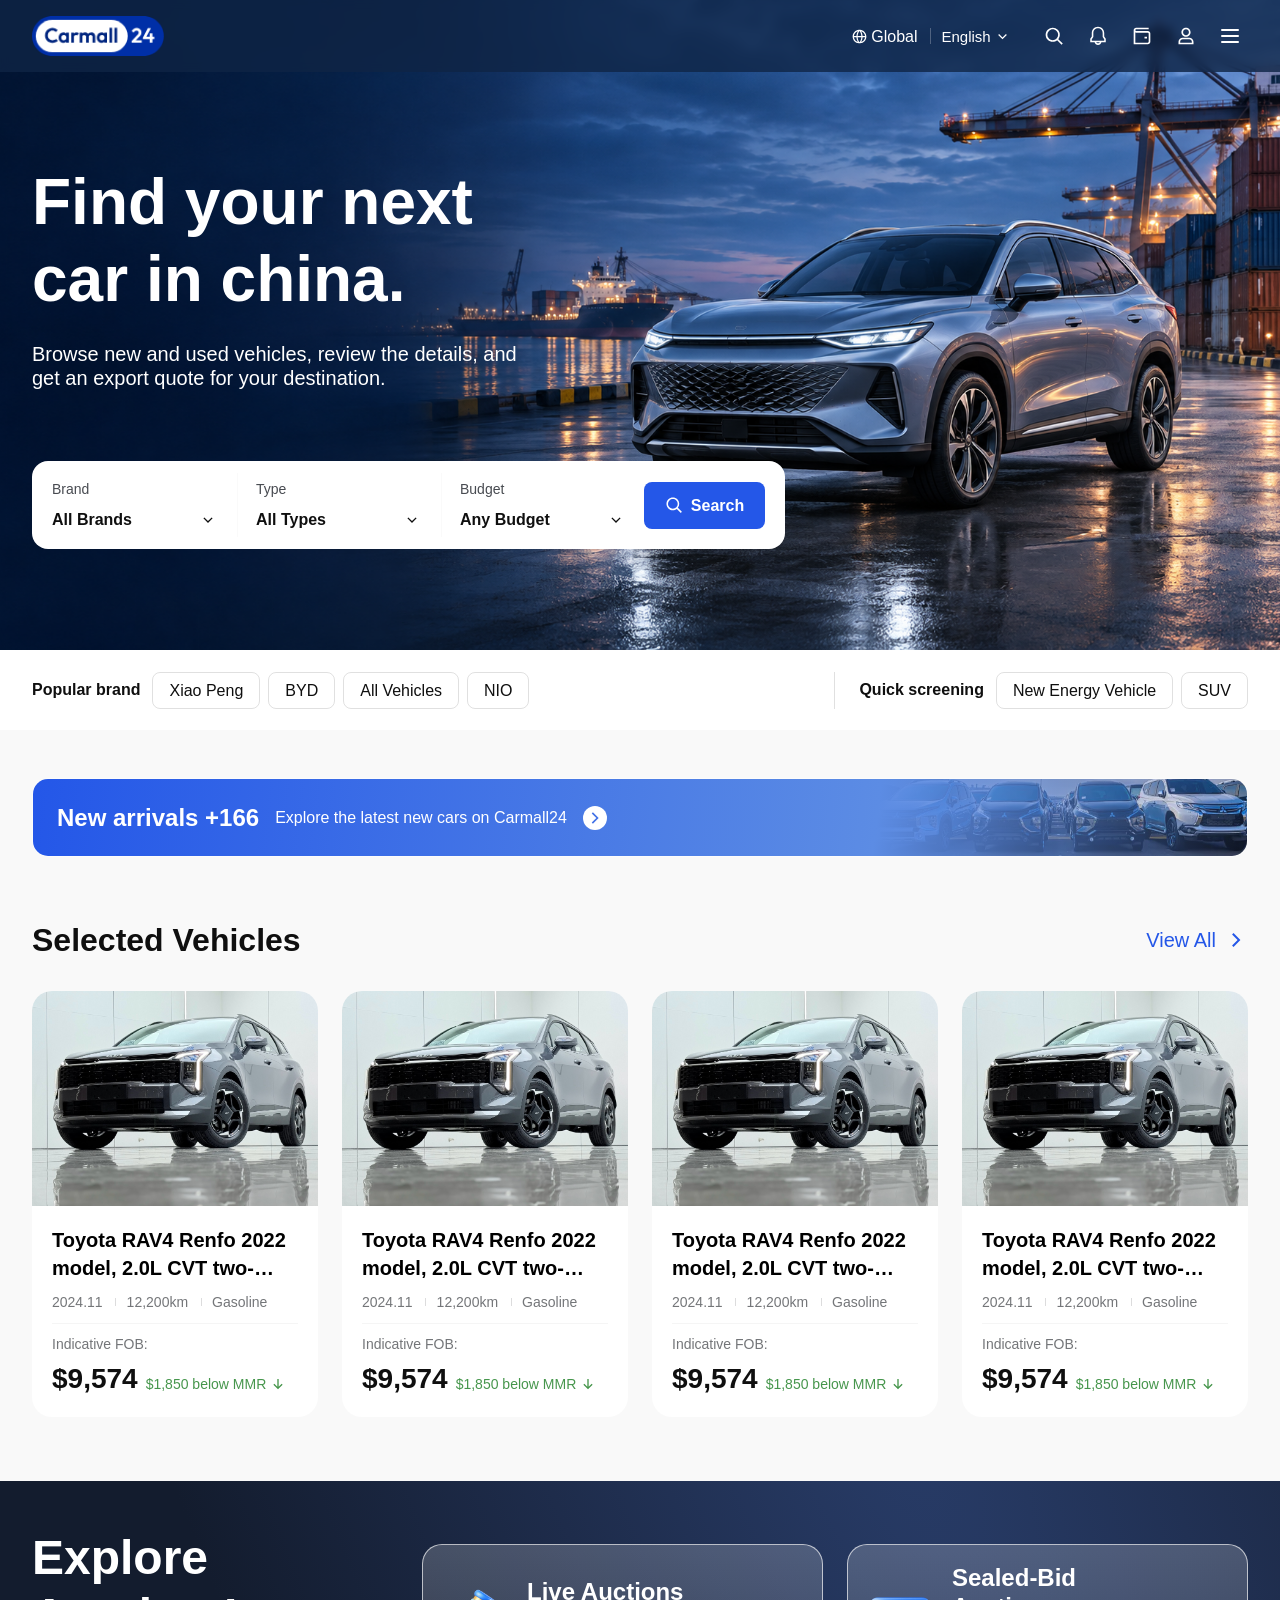
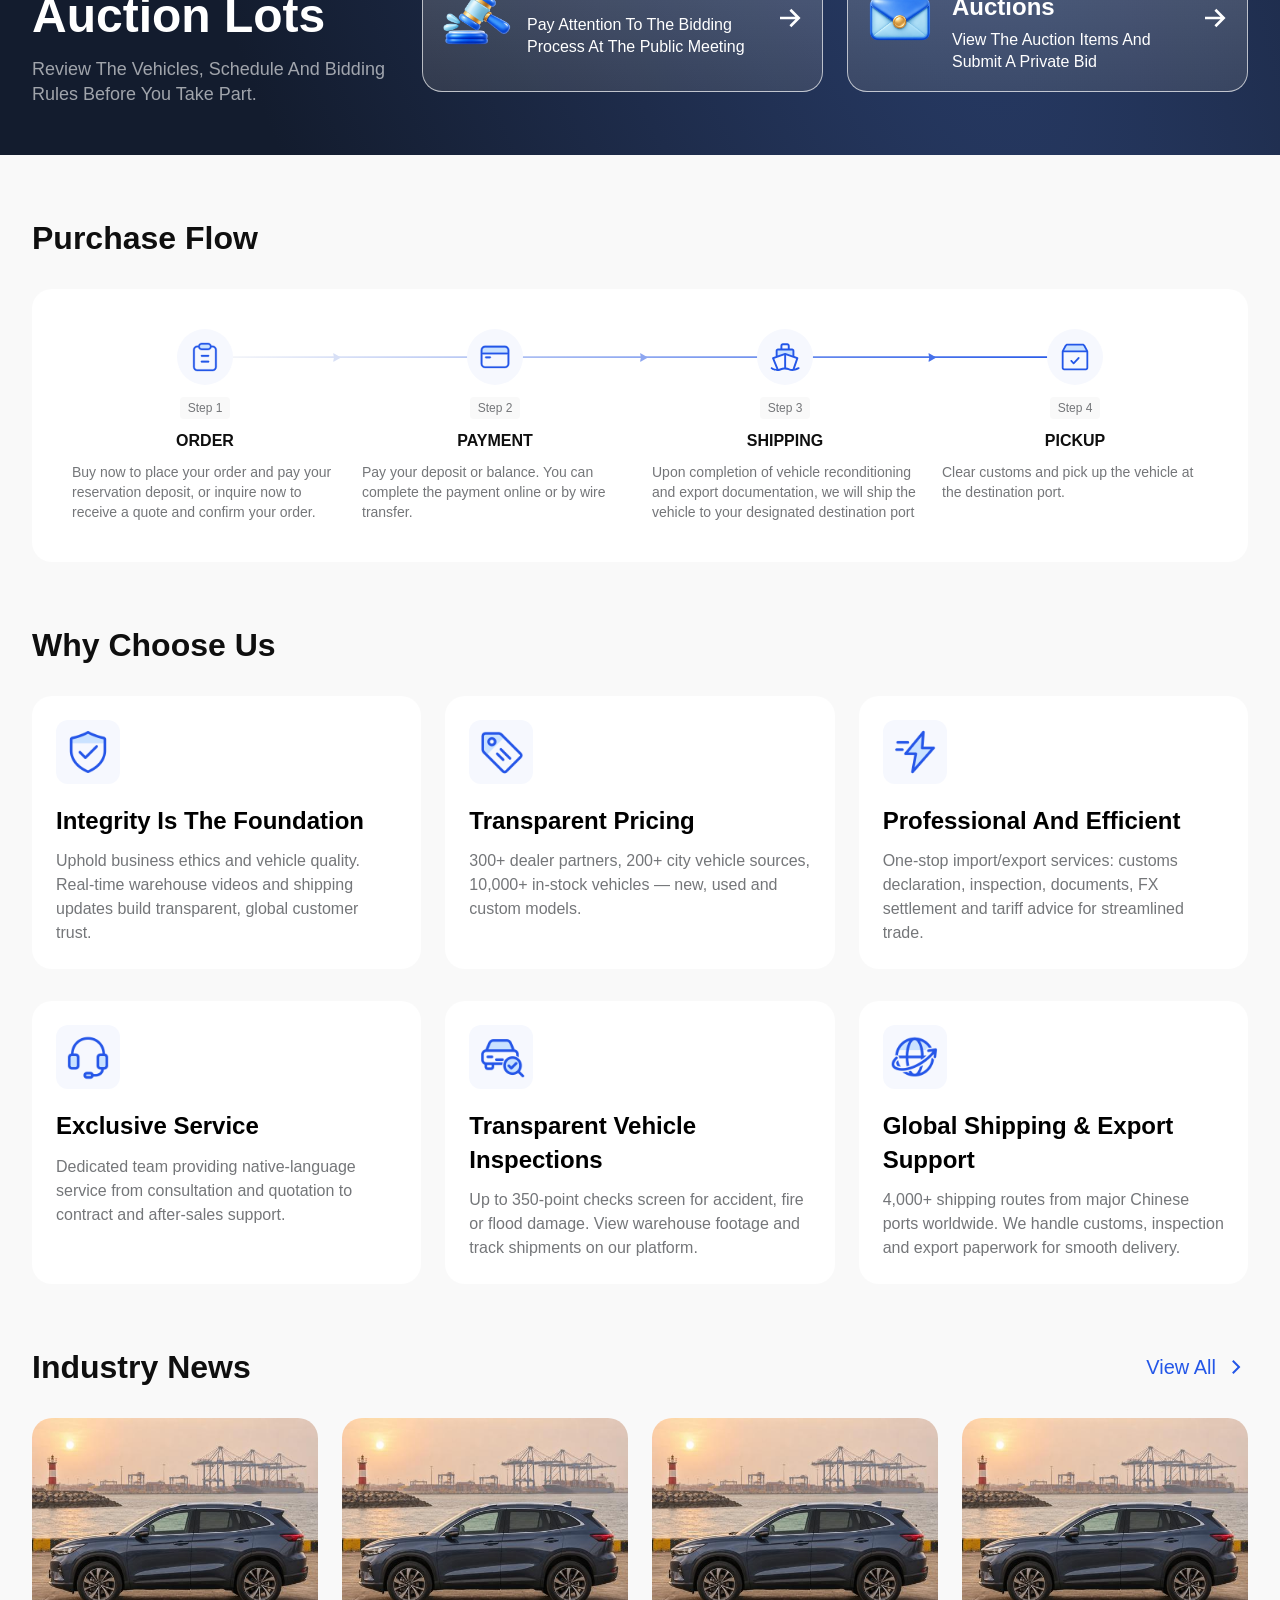
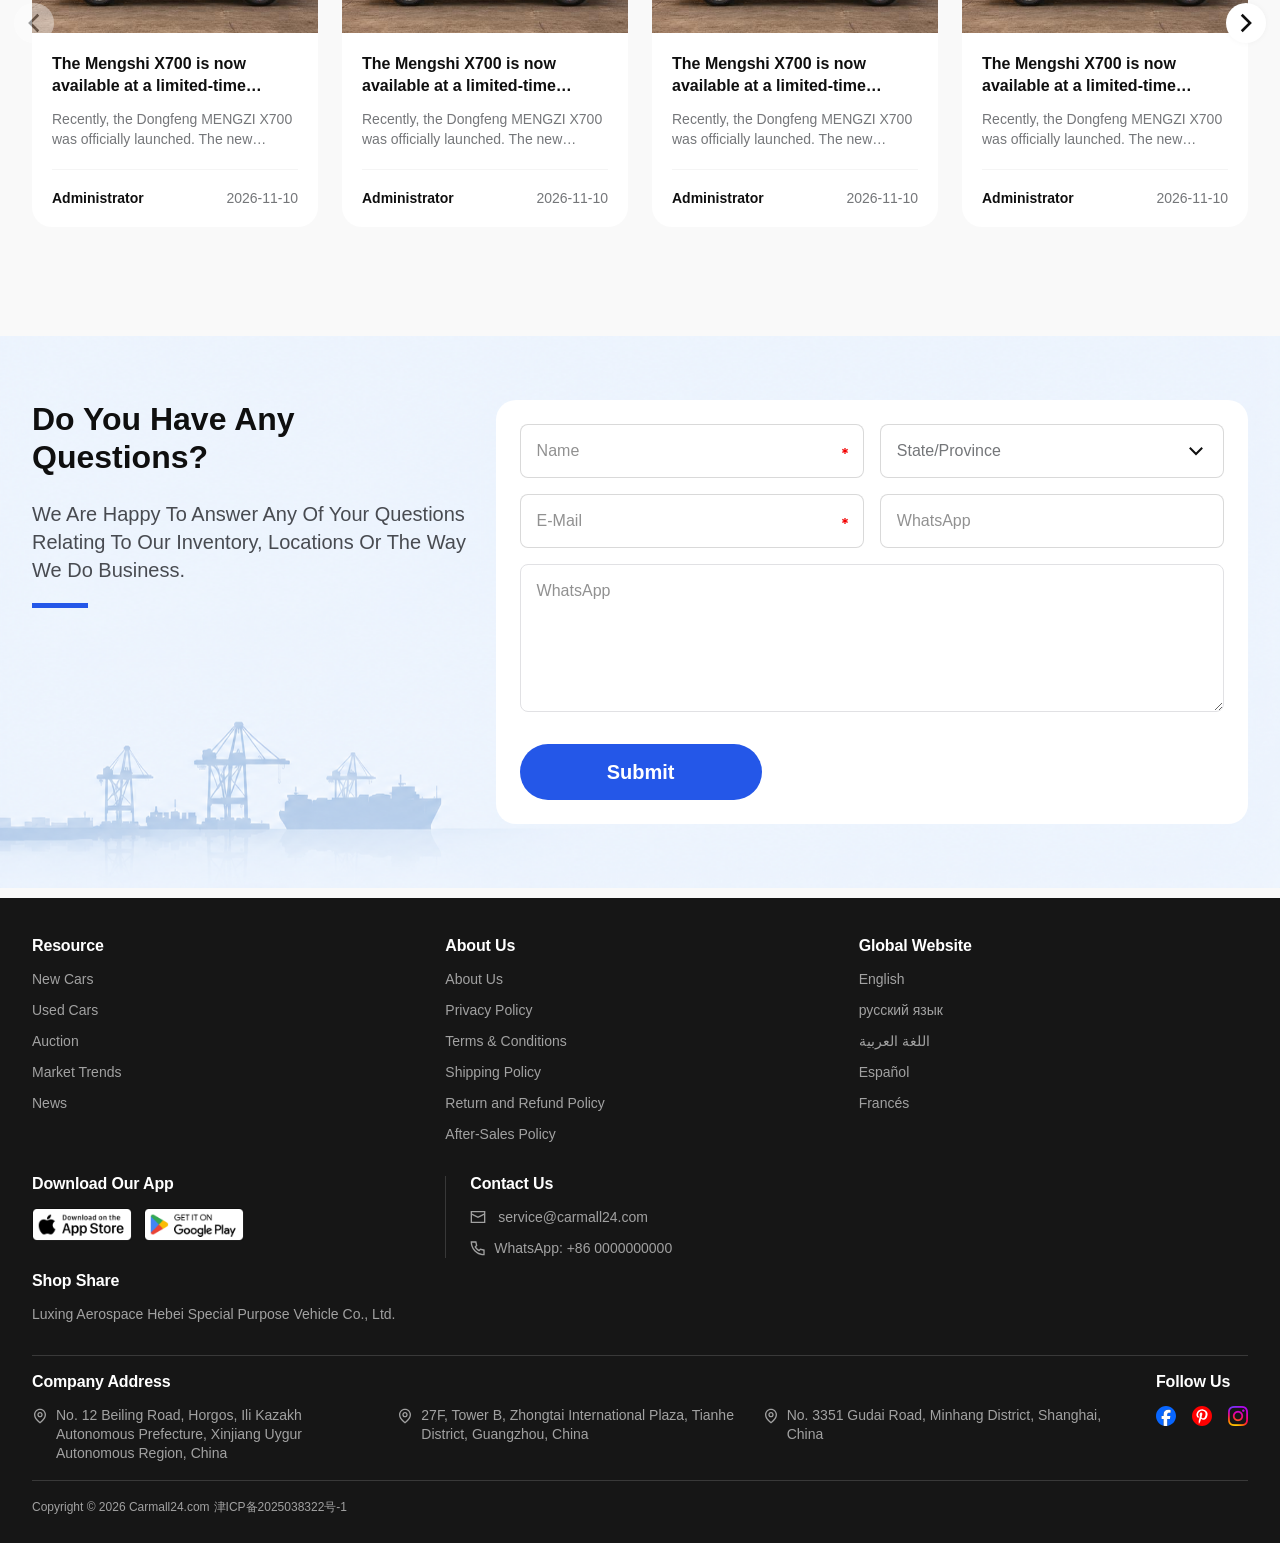
==== commit 00d468c8: "Update Carmall24 homepage navigation and filters Deliver the fixed navigation, regional settings, he" ====
--- a/index.html
+++ b/index.html
@@ -19,38 +19,88 @@
       </a>
 
       <nav class="main-nav" id="main-navigation" aria-label="Main navigation">
-        <a href="#top" aria-current="page">Home</a>
-        <details class="menu source-menu">
-          <summary>Vehicle Source <img src="assets/nav-chevron.svg" alt=""></summary>
-          <div class="menu-panel">
-            <a href="https://www.carmall24.com/new-cars">New Cars</a>
-            <a href="https://www.carmall24.com/used-cars">Used Cars</a>
-            <a href="#vehicles">Selected Vehicles</a>
-          </div>
-        </details>
+        <div class="makes-menu">
+          <button class="makes-trigger" type="button" aria-expanded="false" aria-controls="makes-panel">Makes</button>
+          <div class="makes-panel" id="makes-panel" hidden>
+            <div class="container makes-panel-inner">
+              <div class="makes-columns">
+                <section class="makes-column" aria-labelledby="makes-brands-title">
+                  <h2 id="makes-brands-title">Popular Makes</h2>
+                  <ul class="makes-options makes-options-with-icons" data-makes-filter="brand">
+                    <li><button type="button" data-value="toyota">Toyota</button></li>
+                    <li><button type="button" data-value="volkswagen">Volkswagen</button></li>
+                    <li><button type="button" data-value="bmw">BMW</button></li>
+                    <li><button type="button" data-value="byd">BYD</button></li>
+                    <li><button type="button" data-value="audi">Audi</button></li>
+                    <li><button type="button" data-value="mercedes-benz">Mercedes-Benz</button></li>
+                    <li><button type="button" data-value="honda">Honda</button></li>
+                    <li><button type="button" data-value="hyundai">Hyundai</button></li>
+                    <li><button type="button" data-value="nissan">Nissan</button></li>
+                  </ul>
+                </section>
+                <section class="makes-column" aria-labelledby="makes-types-title">
+                  <h2 id="makes-types-title">Shop By Type</h2>
+                  <ul class="makes-options makes-options-with-icons" data-makes-filter="type">
+                    <li><button type="button" data-value="sedan">Sedan</button></li>
+                    <li><button type="button" data-value="suv">SUV</button></li>
+                    <li><button type="button" data-value="minivan">Mlini Van</button></li>
+                    <li><button type="button" data-value="hatchback">Hatchback</button></li>
+                    <li><button type="button" data-value="wagon">Wagon</button></li>
+                    <li><button type="button" data-value="pickup">Pick Up</button></li>
+                    <li><button type="button" data-value="van">Van</button></li>
+                    <li><button type="button" data-value="truck">Truck</button></li>
+                  </ul>
+                </section>
+                <section class="makes-column" aria-labelledby="makes-models-title">
+                  <h2 id="makes-models-title">Popular Models</h2>
+                  <ul class="makes-options makes-options-with-icons" data-makes-filter="model">
+                    <li><button type="button" data-value="Audi A3">Audi A3</button></li>
+                    <li><button type="button" data-value="BMW X1">BMW X1</button></li>
+                    <li><button type="button" data-value="BMW Series">BMW Series</button></li>
+                    <li><button type="button" data-value="Havai H6">Havai H6</button></li>
+                    <li><button type="button" data-value="Toyota Corolla">Toyota Corolla</button></li>
+                    <li><button type="button" data-value="Volkswagen Golf">Volkswagen Golf</button></li>
+                    <li><button type="button" data-value="Audi Q3">Audi Q3</button></li>
+                    <li><button type="button" data-value="Mercedes-Benz Class">Mercedes-Benz Class</button></li>
+                    <li><button type="button" data-value="Toyota RAV4">Toyota RAV4</button></li>
+                    <li class="makes-placeholder" aria-hidden="true"></li>
+                  </ul>
+                </section>
+                <section class="makes-column" aria-labelledby="makes-budgets-title">
+                  <h2 id="makes-budgets-title">Shop By Budget</h2>
+                  <ul class="makes-options" data-makes-filter="budget">
+                    <li><button type="button" data-value="7000">Under $7,000</button></li>
+                    <li><button type="button" data-value="9000-14000">$9,000 - $14,000</button></li>
+                    <li><button type="button" data-value="14000-21000">$14,000 - $21,000</button></li>
+                    <li><button type="button" data-value="21000-36000">$21,000 - $36,000</button></li>
+                    <li><button type="button" data-value="36000-">Over $36,000</button></li>
+                  </ul>
+                </section>
+              </div>
+              <a class="makes-view-all" href="#vehicle-search">View All Makes <img src="assets/makes-chevron.svg" alt=""></a>
+            </div>
+          </div>
+        </div>
+        <a href="https://www.carmall24.com/new-cars">New Cars</a>
+        <a href="https://www.carmall24.com/used-cars">Used Cars</a>
         <a href="#auctions">Auctions</a>
         <a href="https://www.carmall24.com/market">Vehicle Market Trends</a>
         <a href="#news">News</a>
         <a href="#services">Services</a>
         <a href="https://www.carmall24.com/about">About Us</a>
+        <button class="mobile-search-trigger" type="button" aria-haspopup="dialog" aria-controls="header-search-dialog" aria-expanded="false">Search vehicles</button>
       </nav>
 
       <div class="header-tools">
-        <details class="menu locale-menu">
-          <summary aria-label="Global, English">
-            <span class="site-region"><img src="assets/globe.svg" alt=""> Global</span>
-            <span class="locale-rule" aria-hidden="true"><img src="assets/language-divider.svg" alt=""></span>
-            <span>English <img src="assets/nav-chevron.svg" alt=""></span>
-          </summary>
-          <div class="menu-panel">
-            <a href="https://en.carmall24.com/" lang="en">English</a>
-            <a href="https://ru.carmall24.com/" lang="ru">русский язык</a>
-            <a href="https://ar.carmall24.com/" lang="ar">اللغة العربية</a>
-            <a href="https://es.carmall24.com/" lang="es">Español</a>
-            <a href="https://fr.carmall24.com/" lang="fr">Français</a>
-          </div>
-        </details>
-        <a class="header-icon header-search" href="#vehicle-search" aria-label="Search vehicles"><img src="assets/nav-search.svg" alt=""></a>
+        <button class="locale-trigger" type="button" aria-haspopup="dialog" aria-controls="regional-settings" aria-expanded="false" aria-label="Regional settings, Global, English">
+          <span class="site-region">
+            <span class="site-region-icon" id="site-region-icon" aria-hidden="true"><img src="assets/globe.svg" alt=""></span>
+            <span id="site-region-name">Global</span>
+          </span>
+          <span class="locale-rule" aria-hidden="true"><img src="assets/language-divider.svg" alt=""></span>
+          <span class="site-language"><span id="site-language-name" lang="en" dir="auto">English</span><img src="assets/nav-chevron.svg" alt=""></span>
+        </button>
+        <button class="header-icon header-search" type="button" aria-label="Search vehicles" aria-haspopup="dialog" aria-controls="header-search-dialog" aria-expanded="false"><img src="assets/nav-search.svg" alt=""></button>
         <details class="menu notification-menu">
           <summary class="header-icon" aria-label="Notifications"><img src="assets/notification.svg" alt=""></summary>
           <div class="menu-panel"><p>No new notifications.</p></div>
@@ -429,6 +479,105 @@
     </div>
   </footer>
 
+  <dialog class="header-search-dialog" id="header-search-dialog" aria-label="Vehicle search">
+    <div class="header-search-panel">
+      <form class="header-search-form" id="header-search-form" role="search">
+        <div class="header-search-field">
+          <button class="header-search-submit" type="submit" aria-label="Submit vehicle search"><img src="assets/search-panel-magnifier.svg" alt=""></button>
+          <input id="header-search-input" type="search" name="query" placeholder="Search for vehicles" aria-label="Search for vehicles" autocomplete="off" maxlength="80" dir="auto" required autofocus>
+        </div>
+        <button class="header-search-cancel" type="button">Cancel</button>
+      </form>
+
+      <div class="header-search-sections">
+        <section class="header-search-section" aria-labelledby="search-history-title">
+          <div class="header-search-section-heading">
+            <h2 id="search-history-title">Search History</h2>
+            <button class="header-search-action" id="search-history-clear" type="button"><img src="assets/search-history-clear.svg" alt=""> Clear all</button>
+          </div>
+          <div class="search-history-chips">
+            <div class="search-history-items" id="search-history-items"></div>
+            <button class="search-history-toggle" id="search-history-toggle" type="button" aria-label="Collapse search history" aria-expanded="true" aria-controls="search-history-items" hidden><img src="assets/search-history-toggle.svg" alt=""></button>
+          </div>
+          <p class="search-history-empty" id="search-history-empty" role="status" hidden>No search history yet.</p>
+        </section>
+
+        <section class="header-search-section" aria-labelledby="search-recommendations-title">
+          <div class="header-search-section-heading">
+            <h2 id="search-recommendations-title">Recommended For You</h2>
+            <button class="header-search-action" id="search-recommendations-refresh" type="button"><img src="assets/search-recommendations-refresh.svg" alt=""> Try Another</button>
+          </div>
+          <div class="search-recommendations" id="search-recommendations"></div>
+        </section>
+      </div>
+    </div>
+  </dialog>
+
+  <dialog class="locale-dialog" id="regional-settings" aria-labelledby="regional-settings-title">
+    <header class="locale-dialog-header">
+      <h2 id="regional-settings-title">Regional Settings</h2>
+      <button class="locale-close" type="button" data-locale-close aria-label="Close regional settings">
+        <img src="assets/regional-close.svg" alt="">
+      </button>
+    </header>
+
+    <div class="locale-dialog-content">
+      <div class="locale-countries">
+        <section class="locale-popular" aria-labelledby="locale-popular-title">
+          <h3 id="locale-popular-title">Popular</h3>
+          <div class="locale-country-grid" id="locale-popular-options"></div>
+        </section>
+
+        <section class="locale-directory" aria-label="Country and region directory">
+          <div class="locale-search-row">
+            <p class="locale-country-count" id="locale-country-count" role="status"></p>
+            <label class="locale-search">
+              <img src="assets/regional-search.svg" alt="">
+              <input id="locale-country-search" type="search" placeholder="State/Province" aria-label="Search countries and regions" autocomplete="off">
+            </label>
+          </div>
+          <div class="locale-directory-body">
+            <div class="locale-continents" role="group" aria-label="Filter by continent">
+              <button type="button" data-continent="All" aria-pressed="true">All</button>
+              <button type="button" data-continent="Africa" aria-pressed="false">Africa</button>
+              <button type="button" data-continent="Asia" aria-pressed="false">Asia</button>
+              <button type="button" data-continent="Europe" aria-pressed="false">Europe</button>
+              <button type="button" data-continent="North America" aria-pressed="false">North America</button>
+              <button type="button" data-continent="South America" aria-pressed="false">South America</button>
+              <button type="button" data-continent="Oceania" aria-pressed="false">Oceania</button>
+            </div>
+            <div class="locale-letters" id="locale-letters" role="group" aria-label="Find a country by first letter"></div>
+            <div class="locale-country-scroll">
+              <div class="locale-country-grid" id="locale-country-options"></div>
+              <p class="locale-no-results" id="locale-no-results" hidden>No countries or regions found.</p>
+            </div>
+          </div>
+        </section>
+      </div>
+
+      <div class="locale-divider" aria-hidden="true"><img src="assets/regional-divider.svg" alt=""></div>
+
+      <section class="locale-languages" aria-labelledby="locale-language-title">
+        <h3 id="locale-language-title">Language</h3>
+        <div class="locale-language-options">
+          <button class="locale-option" type="button" data-language="en" aria-pressed="true"><span lang="en">English</span></button>
+          <button class="locale-option" type="button" data-language="ar" aria-pressed="false"><span lang="ar" dir="rtl">اللغة العربية</span></button>
+          <button class="locale-option" type="button" data-language="fr" aria-pressed="false"><span lang="fr">Français</span></button>
+          <button class="locale-option" type="button" data-language="ru" aria-pressed="false"><span lang="ru">Русский язык</span></button>
+          <button class="locale-option" type="button" data-language="es" aria-pressed="false"><span lang="es">Español</span></button>
+          <button class="locale-option" type="button" data-language="pt" aria-pressed="false"><span lang="pt">Português</span></button>
+          <button class="locale-option" type="button" data-language="de" aria-pressed="false"><span lang="de">Deutsch</span></button>
+          <button class="locale-option" type="button" data-language="pl" aria-pressed="false"><span lang="pl">Polski</span></button>
+        </div>
+      </section>
+    </div>
+
+    <footer class="locale-actions">
+      <button class="locale-cancel" type="button" data-locale-close>Cancel</button>
+      <button class="primary-button locale-apply" type="button">Apply</button>
+    </footer>
+  </dialog>
+
   <dialog class="vehicle-dialog" id="vehicle-dialog" aria-labelledby="vehicle-dialog-title">
     <form method="dialog" class="dialog-close"><button type="submit" aria-label="Close vehicle details">×</button></form>
     <img class="dialog-photo" src="assets/toyota-rav4.png" alt="">
--- a/styles.css
+++ b/styles.css
@@ -155,7 +155,6 @@
   align-items: center;
   justify-content: space-between;
   gap: 12px;
-  position: relative;
 }
 
 .wordmark img {
@@ -169,10 +168,10 @@
 }
 
 .main-nav > a,
-.source-menu > summary {
-  display: flex;
-  align-items: center;
-  gap: 4px;
+.makes-trigger,
+.mobile-search-trigger {
+  display: flex;
+  align-items: center;
   padding: 8px 16px;
   border-radius: 8px;
   font-size: 15px;
@@ -195,16 +194,18 @@
 
 .wordmark,
 .main-nav > a,
-.source-menu > summary,
-.locale-menu > summary,
+.makes-trigger,
+.mobile-search-trigger,
+.locale-trigger,
 .header-icon {
   transition: background-color 150ms ease, transform 120ms ease-out;
 }
 
 @media (hover: hover) {
   .main-nav > a:hover,
-  .source-menu > summary:hover,
-  .locale-menu > summary:hover,
+  .makes-trigger:hover,
+  .mobile-search-trigger:hover,
+  .locale-trigger:hover,
   .header-icon:hover {
     background-color: rgb(255 255 255 / 12%);
   }
@@ -212,8 +213,9 @@
 
 .wordmark:active,
 .main-nav > a:active,
-.source-menu > summary:active,
-.locale-menu > summary:active,
+.makes-trigger:active,
+.mobile-search-trigger:active,
+.locale-trigger:active,
 .header-icon:active {
   transform: translateY(1px) scale(0.96);
   transition-duration: 40ms;
@@ -221,6 +223,97 @@
 
 .site-header :focus-visible {
   outline-color: white;
+}
+
+.makes-menu {
+  display: grid;
+  align-items: center;
+  min-height: var(--header-height);
+}
+
+.site-header:has(.makes-trigger[aria-expanded="true"])::before {
+  content: "";
+  position: absolute;
+  inset: 100% 0 auto;
+  height: calc(100dvh - var(--header-height));
+  background: rgb(0 0 0 / 25%);
+}
+
+.makes-panel {
+  position: absolute;
+  z-index: 1;
+  inset: 100% 0 auto;
+  max-height: calc(100dvh - var(--header-height));
+  overflow-y: auto;
+  overscroll-behavior: contain;
+  background: var(--white);
+  color: var(--ink);
+}
+
+.makes-panel-inner {
+  display: grid;
+  gap: 32px;
+  padding-block: 32px;
+}
+
+.makes-columns {
+  display: grid;
+  grid-template-columns: repeat(4, minmax(0, 1fr));
+}
+
+.makes-column,
+.makes-options {
+  display: grid;
+  align-content: start;
+  gap: 24px;
+}
+
+.makes-column h2 {
+  font-size: 16px;
+  font-weight: 600;
+  line-height: 1.2;
+}
+
+.makes-options {
+  font-size: 14px;
+  line-height: 1.2;
+}
+
+.makes-options button,
+.makes-placeholder,
+.makes-view-all {
+  display: inline-flex;
+  align-items: center;
+  gap: 8px;
+  line-height: 1.2;
+}
+
+.makes-options button,
+.makes-placeholder {
+  min-height: 22px;
+  text-align: left;
+  vertical-align: top;
+}
+
+.makes-options-with-icons :is(button, .makes-placeholder)::before {
+  content: "";
+  flex: none;
+  width: 22px;
+  height: 22px;
+  background: url("assets/makes-option.png") center / 22px 22px no-repeat;
+}
+
+.makes-view-all {
+  justify-self: center;
+  font-weight: 500;
+}
+
+.makes-panel :focus-visible {
+  outline-color: var(--blue);
+}
+
+.makes-panel :is(button, a):is(:hover, :focus-visible) {
+  color: var(--blue);
 }
 
 .menu {
@@ -266,10 +359,13 @@
   color: var(--blue);
 }
 
-.locale-menu > summary {
-  display: flex;
-  align-items: center;
+.locale-trigger {
+  display: flex;
+  flex: none;
+  align-items: center;
+  justify-content: center;
   gap: 12px;
+  min-width: 194px;
   padding: 8px 16px;
   border-radius: 8px;
   font-size: 15px;
@@ -277,14 +373,29 @@
   line-height: 19px;
 }
 
-.locale-menu summary > span {
+.locale-trigger > span {
   display: flex;
   align-items: center;
   gap: 4px;
+}
+
+.locale-trigger img {
+  flex: none;
+}
+
+.site-region,
+.site-language {
+  white-space: nowrap;
 }
 
 .site-region {
   font-size: 16px;
+}
+
+.site-region-icon {
+  display: flex;
+  flex: none;
+  align-items: center;
 }
 
 .locale-rule, .search-rule, .spec-rule {
@@ -300,7 +411,8 @@
   transform: translate(-50%, -50%) rotate(90deg);
 }
 
-.mobile-menu-toggle {
+.mobile-menu-toggle,
+.mobile-search-trigger {
   display: none;
 }
 
@@ -406,6 +518,16 @@
   text-overflow: ellipsis;
 }
 
+.search-field select:is(:focus, :has(option:not([value=""]):checked)) {
+  background-image: url("assets/filter-chevron-selected.svg");
+  color: var(--blue);
+  outline: none;
+}
+
+.search-field option {
+  color: var(--ink);
+}
+
 .search-submit {
   min-height: 47px;
   border-radius: 8px;
@@ -1319,6 +1441,637 @@
   line-height: 16px;
 }
 
+html:has(.locale-dialog[open], .header-search-dialog[open], .makes-trigger[aria-expanded="true"]) {
+  overflow: hidden;
+  scrollbar-gutter: stable;
+}
+
+.header-search-dialog {
+  inset: var(--header-height) 0 auto;
+  width: min(calc(100% - 32px), 744px);
+  max-width: none;
+  max-height: calc(100dvh - var(--header-height) - 12px);
+  margin: 0 auto;
+  padding: 0;
+  overflow: auto;
+  overscroll-behavior: contain;
+  border: 0;
+  border-radius: 0 0 var(--card-radius) var(--card-radius);
+  background: var(--white);
+  color: var(--ink);
+}
+
+.header-search-dialog::backdrop {
+  background: linear-gradient(to bottom, transparent var(--header-height), rgb(0 0 0 / 25%) var(--header-height));
+}
+
+.header-search-panel,
+.header-search-sections,
+.header-search-section {
+  display: flex;
+  flex-direction: column;
+}
+
+.header-search-panel {
+  gap: 40px;
+  padding: 24px 48px 40px;
+}
+
+.header-search-form,
+.header-search-field,
+.header-search-section-heading,
+.header-search-action {
+  display: flex;
+  align-items: center;
+}
+
+.header-search-form {
+  gap: 16px;
+}
+
+.header-search-field {
+  flex: 1;
+  gap: 12px;
+  min-width: 0;
+  height: 48px;
+  padding: 0 16px;
+  border-radius: 24px;
+  background: #f3f3f4;
+}
+
+.header-search-submit,
+.header-search-action,
+.header-search-cancel {
+  flex: none;
+}
+
+.header-search-field input {
+  flex: 1;
+  min-width: 0;
+  padding: 0;
+  border: 0;
+  outline: none;
+  background: transparent;
+  font-weight: 500;
+  line-height: 22px;
+}
+
+.header-search-field input::placeholder {
+  color: #86868b;
+  opacity: 1;
+}
+
+.header-search-cancel {
+  min-width: 52px;
+  color: #000;
+  text-align: right;
+  font-weight: 500;
+  line-height: 22px;
+}
+
+.header-search-sections {
+  gap: 48px;
+}
+
+.header-search-section {
+  gap: 20px;
+}
+
+.header-search-section-heading {
+  justify-content: space-between;
+  gap: 12px;
+}
+
+.header-search-section h2 {
+  font-size: 20px;
+  font-weight: 600;
+  line-height: 24px;
+}
+
+.header-search-action {
+  gap: 4px;
+  color: var(--muted);
+  font-weight: 500;
+  line-height: 22px;
+}
+
+.header-search-action:disabled {
+  opacity: 0.55;
+  cursor: default;
+}
+
+.search-history-chips {
+  display: flex;
+  flex-wrap: wrap;
+  align-items: flex-start;
+  gap: 12px;
+}
+
+.search-history-items {
+  display: contents;
+}
+
+.search-history-chip {
+  display: flex;
+  align-items: center;
+  max-width: 100%;
+  border-radius: 100px;
+  background: #f3f3f4;
+  color: #000;
+}
+
+.search-history-query {
+  min-width: 0;
+  padding: 8px 0 8px 16px;
+  overflow: hidden;
+  border-radius: 100px 0 0 100px;
+  text-overflow: ellipsis;
+  white-space: nowrap;
+  line-height: 22px;
+}
+
+.search-history-remove {
+  flex: none;
+  width: 40px;
+  height: 38px;
+  border-radius: 0 100px 100px 0;
+  background: url("assets/search-history-remove.svg") 8px center no-repeat;
+}
+
+.search-history-chip:focus-within {
+  background: rgb(36 87 232 / 8%);
+  color: var(--blue);
+  box-shadow: inset 0 0 0 1px var(--blue);
+}
+
+.search-history-chip:focus-within .search-history-remove {
+  background-image: url("assets/search-history-remove-active.svg");
+}
+
+.search-history-toggle {
+  display: grid;
+  flex: none;
+  place-items: center;
+  width: 38px;
+  height: 38px;
+  border-radius: 50%;
+  background: #f3f3f4;
+}
+
+.search-history-toggle img {
+  transform: rotate(-90deg);
+}
+
+.search-history-toggle[aria-expanded="false"] img {
+  transform: rotate(90deg);
+}
+
+.search-history-empty {
+  color: var(--muted);
+  font-size: 14px;
+}
+
+.search-recommendations {
+  display: grid;
+  grid-template-columns: repeat(4, minmax(0, 1fr));
+  gap: 20px 10px;
+}
+
+.search-recommendations button {
+  min-width: 0;
+  padding: 4px 0;
+  overflow: hidden;
+  color: #000;
+  text-align: left;
+  text-overflow: ellipsis;
+  white-space: nowrap;
+  font-weight: 500;
+  line-height: 22px;
+}
+
+@media (hover: hover) {
+  .header-search-cancel:hover,
+  .header-search-action:enabled:hover,
+  .search-recommendations button:hover {
+    color: var(--blue);
+  }
+
+  .search-history-chip:hover {
+    background: rgb(36 87 232 / 8%);
+    color: var(--blue);
+    box-shadow: inset 0 0 0 1px var(--blue);
+  }
+
+  .search-history-chip:hover .search-history-remove {
+    background-image: url("assets/search-history-remove-active.svg");
+  }
+
+  .search-history-toggle:hover {
+    background: #eaeaed;
+  }
+}
+
+.locale-dialog {
+  width: min(calc(100% - 32px), 960px);
+  max-height: calc(100dvh - 32px);
+  margin: auto;
+  padding: 0;
+  overflow: hidden;
+  border: 0;
+  border-radius: var(--card-radius);
+  background: var(--white);
+  color: var(--ink);
+}
+
+.locale-dialog[open] {
+  display: flex;
+  flex-direction: column;
+}
+
+.locale-dialog::backdrop {
+  background: rgb(0 0 0 / 25%);
+}
+
+.locale-dialog-header {
+  display: flex;
+  flex: none;
+  align-items: center;
+  justify-content: space-between;
+  gap: 16px;
+  padding: 24px;
+}
+
+.locale-dialog-header h2 {
+  font-size: 20px;
+  font-weight: 600;
+  line-height: 24px;
+}
+
+.locale-close {
+  flex: none;
+  border-radius: 6px;
+}
+
+.locale-dialog-content {
+  display: grid;
+  grid-template-columns: minmax(0, 1fr) 0 268px;
+  align-items: start;
+  gap: 24px;
+  min-height: 0;
+  padding: 0 24px 24px;
+  overflow: auto;
+  overscroll-behavior: contain;
+  border-bottom: 1px solid rgb(0 0 0 / 8%);
+}
+
+.locale-countries,
+.locale-languages {
+  display: flex;
+  flex-direction: column;
+  gap: 24px;
+  min-width: 0;
+  height: 497px;
+}
+
+.locale-languages,
+.locale-popular,
+.locale-directory {
+  display: flex;
+  flex-direction: column;
+  gap: 16px;
+}
+
+.locale-popular {
+  flex: none;
+}
+
+.locale-dialog h3 {
+  font-size: 16px;
+  font-weight: 500;
+  line-height: 19px;
+}
+
+.locale-country-grid {
+  display: grid;
+  grid-template-columns: repeat(4, minmax(0, 1fr));
+  align-items: start;
+  gap: 12px;
+}
+
+.locale-option {
+  display: flex;
+  align-items: center;
+  gap: 8px;
+  width: 100%;
+  min-width: 0;
+  padding: 12px;
+  border: 1px solid rgb(0 0 0 / 12%);
+  border-radius: 8px;
+  background: var(--white);
+  color: var(--ink);
+  text-align: left;
+  font-size: 14px;
+  line-height: 17px;
+}
+
+.locale-option[aria-pressed="true"] {
+  border-color: var(--blue);
+  background: rgb(36 87 232 / 8%);
+  color: var(--blue);
+}
+
+.locale-option[data-country][aria-pressed="true"] {
+  font-weight: 500;
+}
+
+.locale-option[aria-pressed="true"]::after {
+  flex: none;
+  width: 16px;
+  height: 16px;
+  margin-left: auto;
+  background: url("assets/regional-check.svg") center no-repeat;
+  content: "";
+}
+
+.locale-option:focus-visible,
+.locale-continents button:focus-visible,
+.locale-letters button:focus-visible {
+  outline-offset: -2px;
+}
+
+.locale-option-name,
+.locale-language-options .locale-option > span {
+  min-width: 0;
+  overflow: hidden;
+  text-overflow: ellipsis;
+  white-space: nowrap;
+}
+
+.locale-option img,
+.locale-flag {
+  flex: none;
+}
+
+.locale-option img {
+  object-fit: cover;
+}
+
+.locale-flag {
+  width: 20px;
+  text-align: center;
+  font: 16px/17px "Apple Color Emoji", "Segoe UI Emoji", "Noto Color Emoji", sans-serif;
+}
+
+.locale-directory,
+.locale-directory-body,
+.locale-country-scroll {
+  flex: 1;
+  min-height: 0;
+}
+
+.locale-search-row {
+  display: flex;
+  flex: none;
+  align-items: center;
+  justify-content: space-between;
+  gap: 12px;
+}
+
+.locale-country-count {
+  color: var(--placeholder);
+  font-size: 12px;
+  font-weight: 500;
+  line-height: 14px;
+}
+
+.locale-search {
+  display: flex;
+  align-items: center;
+  gap: 8px;
+  width: min(286px, 55%);
+  height: 44px;
+  padding: 0 12px;
+  border: 1px solid rgb(0 0 0 / 15%);
+  border-radius: 8px;
+  background: var(--white);
+}
+
+.locale-search:focus-within {
+  border-color: var(--blue);
+}
+
+.locale-search input {
+  width: 100%;
+  min-width: 0;
+  padding: 0;
+  border: 0;
+  outline: none;
+  background: transparent;
+  font-size: 14px;
+  line-height: 20px;
+}
+
+.locale-search input::placeholder {
+  color: var(--muted);
+}
+
+.locale-directory-body {
+  display: flex;
+  flex-direction: column;
+  gap: 12px;
+}
+
+.locale-continents,
+.locale-letters {
+  display: flex;
+  flex: none;
+  overflow-x: auto;
+  scrollbar-width: none;
+  font-size: 12px;
+  line-height: 14px;
+  color: var(--muted);
+}
+
+.locale-continents {
+  gap: 24px;
+  height: 27px;
+  border-bottom: 1px solid rgb(0 0 0 / 8%);
+  font-weight: 500;
+}
+
+.locale-continents button {
+  position: relative;
+  flex: none;
+  min-width: 17px;
+  padding-bottom: 12px;
+  white-space: nowrap;
+}
+
+.locale-continents button[aria-pressed="true"] {
+  color: var(--blue);
+}
+
+.locale-continents button[aria-pressed="true"]::after {
+  position: absolute;
+  bottom: 0;
+  left: 50%;
+  width: 17px;
+  height: 3px;
+  transform: translateX(-50%);
+  background: url("assets/regional-tab-underline.svg") center no-repeat;
+  content: "";
+}
+
+.locale-letters {
+  justify-content: space-between;
+  gap: 2px;
+  height: 28px;
+}
+
+.locale-letters button {
+  flex: 0 0 26px;
+  border-radius: 6px;
+}
+
+.locale-letters button[aria-current="true"] {
+  background: rgb(36 87 232 / 8%);
+  color: var(--blue);
+}
+
+.locale-letters button:disabled {
+  opacity: 0.4;
+  cursor: default;
+}
+
+.locale-country-scroll,
+.locale-language-options {
+  min-height: 0;
+  overflow-y: auto;
+  scrollbar-width: none;
+}
+
+.locale-no-results {
+  padding: 12px 0;
+  color: var(--muted);
+  font-size: 14px;
+}
+
+.locale-divider {
+  position: relative;
+  height: 497px;
+}
+
+.locale-divider img {
+  position: absolute;
+  top: 50%;
+  left: 0.5px;
+  transform: translate(-50%, -50%) rotate(90deg);
+}
+
+.locale-language-options {
+  display: grid;
+  gap: 12px;
+}
+
+.locale-actions {
+  display: flex;
+  flex: none;
+  justify-content: flex-end;
+  gap: 10px;
+  padding: 24px;
+}
+
+.locale-actions button {
+  width: 114px;
+  height: 44px;
+  border-radius: 35px;
+  font-weight: 500;
+}
+
+.locale-cancel {
+  background: #f3f3f4;
+  color: #242629;
+}
+
+.locale-apply {
+  background: #1677ff;
+}
+
+@media (hover: hover) {
+  .locale-close:hover,
+  .locale-cancel:hover {
+    background: #eaeaed;
+  }
+
+  .locale-option:hover {
+    border-color: var(--blue);
+  }
+
+  .locale-continents button:hover,
+  .locale-letters button:enabled:hover {
+    color: var(--blue);
+  }
+}
+
+@media (max-width: 820px) {
+  .locale-dialog-content {
+    grid-template-columns: minmax(0, 1fr);
+  }
+
+  .locale-countries,
+  .locale-languages {
+    height: auto;
+  }
+
+  .locale-country-scroll {
+    flex: none;
+    height: 198px;
+  }
+
+  .locale-divider {
+    display: none;
+  }
+
+  .locale-languages {
+    padding-top: 20px;
+    border-top: 1px solid rgb(0 0 0 / 8%);
+  }
+
+  .locale-language-options {
+    grid-template-columns: repeat(2, minmax(0, 1fr));
+  }
+}
+
+@media (max-width: 600px) {
+  .locale-dialog {
+    width: calc(100% - 24px);
+    max-height: calc(100dvh - 24px);
+  }
+
+  .locale-dialog-header,
+  .locale-actions {
+    padding: 16px;
+  }
+
+  .locale-dialog-content {
+    padding: 0 16px 16px;
+  }
+
+  .locale-country-grid {
+    grid-template-columns: repeat(2, minmax(0, 1fr));
+  }
+
+  .locale-search-row {
+    align-items: stretch;
+    flex-direction: column;
+    gap: 8px;
+  }
+
+  .locale-search {
+    width: 100%;
+  }
+}
+
 .vehicle-dialog {
   width: min(calc(100% - 32px), 500px);
   max-height: calc(100dvh - 32px);
@@ -1384,7 +2137,23 @@
   }
 }
 
+@media (1360px < width <= 1420px) {
+  .main-nav > a, .makes-trigger {
+    padding-inline: 8px;
+  }
+}
+
+@media (1420px < width <= 1480px) {
+  .main-nav > a, .makes-trigger {
+    padding-inline: 12px;
+  }
+}
+
 @media (max-width: 1360px) {
+  .header-inner {
+    position: relative;
+  }
+
   .mobile-menu-toggle {
     display: grid;
   }
@@ -1410,9 +2179,39 @@
     display: flex;
   }
 
-  .source-menu .menu-panel {
+  .main-nav:has(.makes-trigger[aria-expanded="true"]) {
+    width: min(580px, 100%);
+  }
+
+  .makes-menu {
+    min-height: 0;
+  }
+
+  .makes-panel {
     position: static;
-    margin: 4px 0;
+    max-height: none;
+    overflow: visible;
+    border-radius: 8px;
+  }
+
+  .makes-panel-inner {
+    width: 100%;
+    gap: 24px;
+    padding: 16px;
+  }
+
+  .makes-columns {
+    grid-template-columns: repeat(2, minmax(0, 1fr));
+    gap: 24px 12px;
+  }
+
+  .makes-column,
+  .makes-options {
+    gap: 12px;
+  }
+
+  .makes-options button {
+    min-height: 32px;
   }
 
   .auction-card {
@@ -1525,6 +2324,25 @@
   }
 }
 
+@media (max-width: 700px) {
+  .header-tools .locale-rule {
+    display: none;
+  }
+
+  .locale-trigger {
+    min-width: 0;
+    flex-direction: column;
+    gap: 2px;
+    padding: 4px 6px;
+    font-size: 12px;
+    line-height: 15px;
+  }
+
+  .site-region {
+    font-size: inherit;
+  }
+}
+
 @media (max-width: 600px) {
   :root {
     --header-height: 60px;
@@ -1550,15 +2368,35 @@
     height: 36px;
   }
 
-  .header-tools .site-region,
-  .header-tools .locale-rule,
   .header-search,
   .header-wallet {
     display: none;
   }
 
-  .locale-menu > summary {
-    padding: 8px;
+  .mobile-search-trigger {
+    display: flex;
+  }
+
+  .header-search-dialog {
+    width: calc(100% - 24px);
+  }
+
+  .header-search-panel {
+    gap: 24px;
+    padding: 16px;
+  }
+
+  .header-search-sections {
+    gap: 28px;
+  }
+
+  .header-search-section {
+    gap: 16px;
+  }
+
+  .search-recommendations {
+    grid-template-columns: repeat(2, minmax(0, 1fr));
+    row-gap: 8px;
   }
 
   .hero {
@@ -1789,11 +2627,19 @@
   }
 
   .wordmark img {
-    width: 92px;
+    width: 88px;
   }
 
   .header-tools {
     gap: 2px;
+  }
+
+  .locale-trigger {
+    padding-inline: 3px;
+  }
+
+  .site-language > img {
+    display: none;
   }
 
   .vehicle-search {
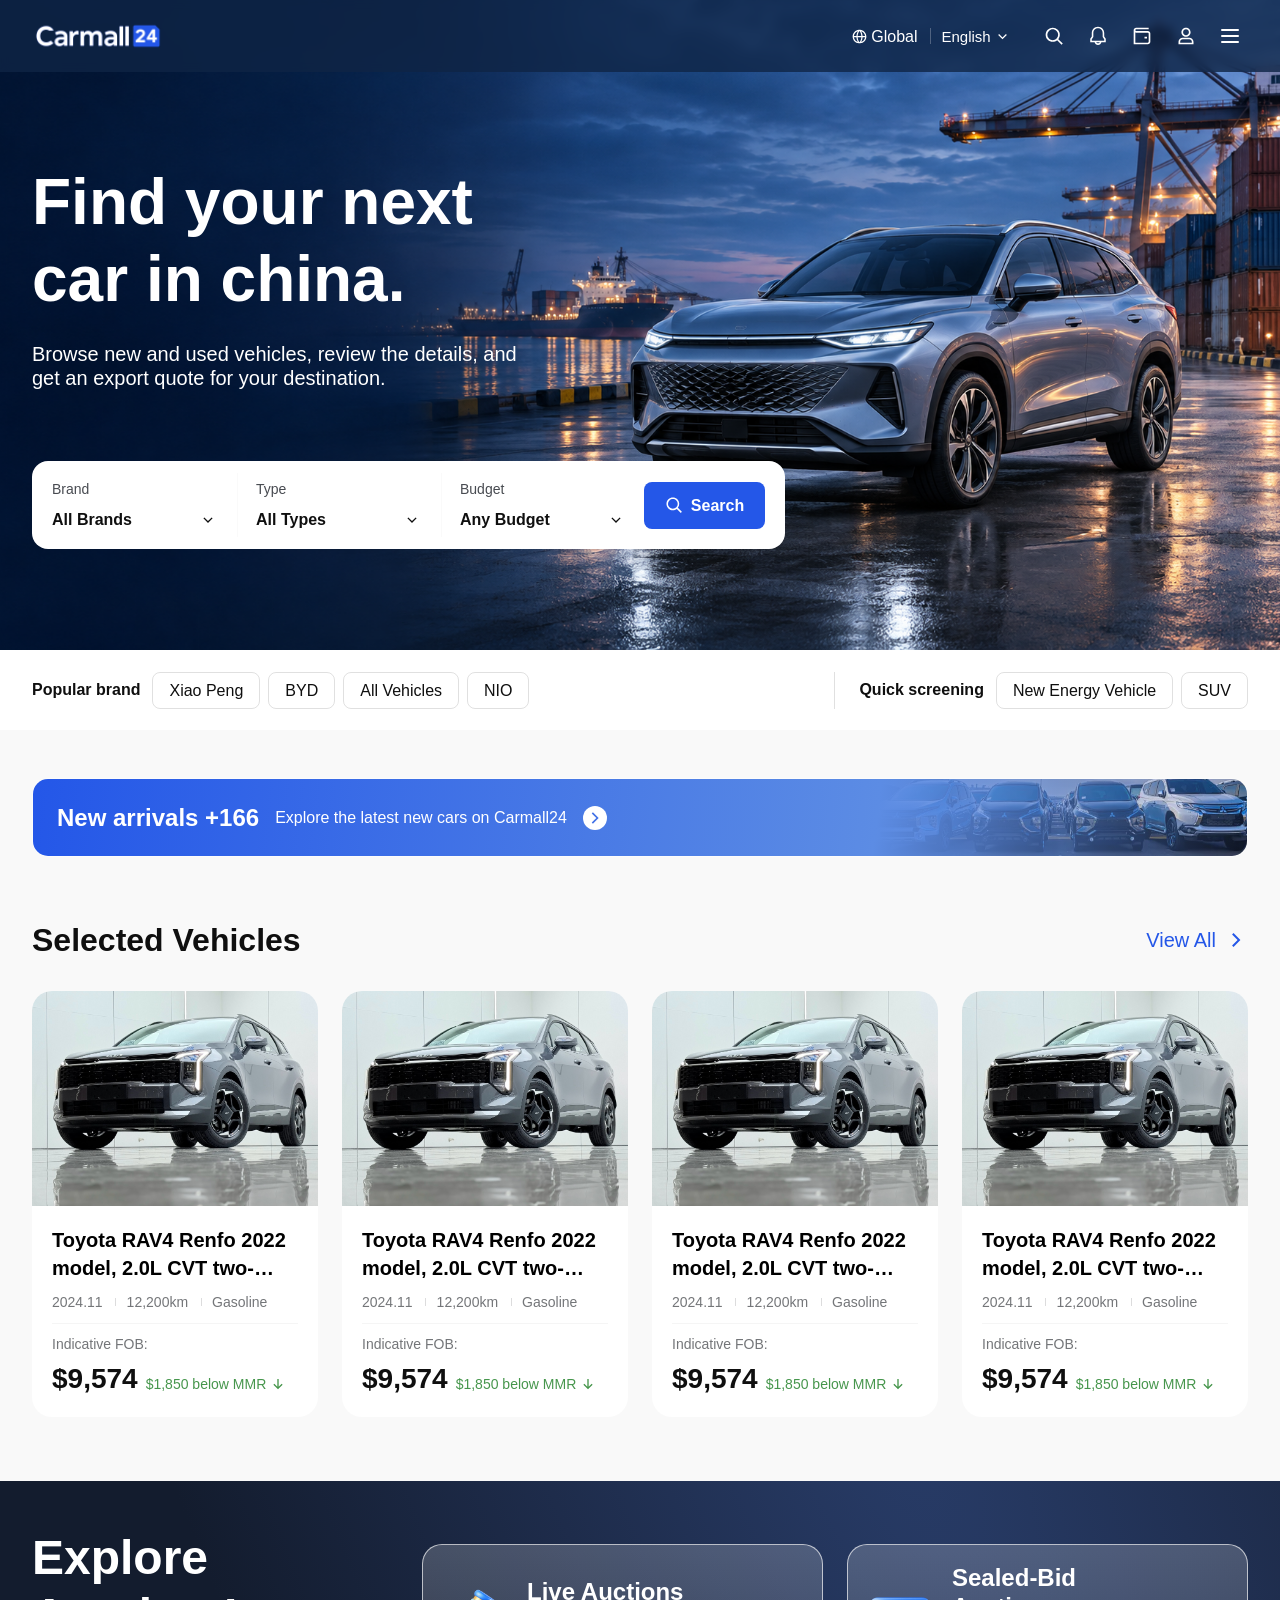
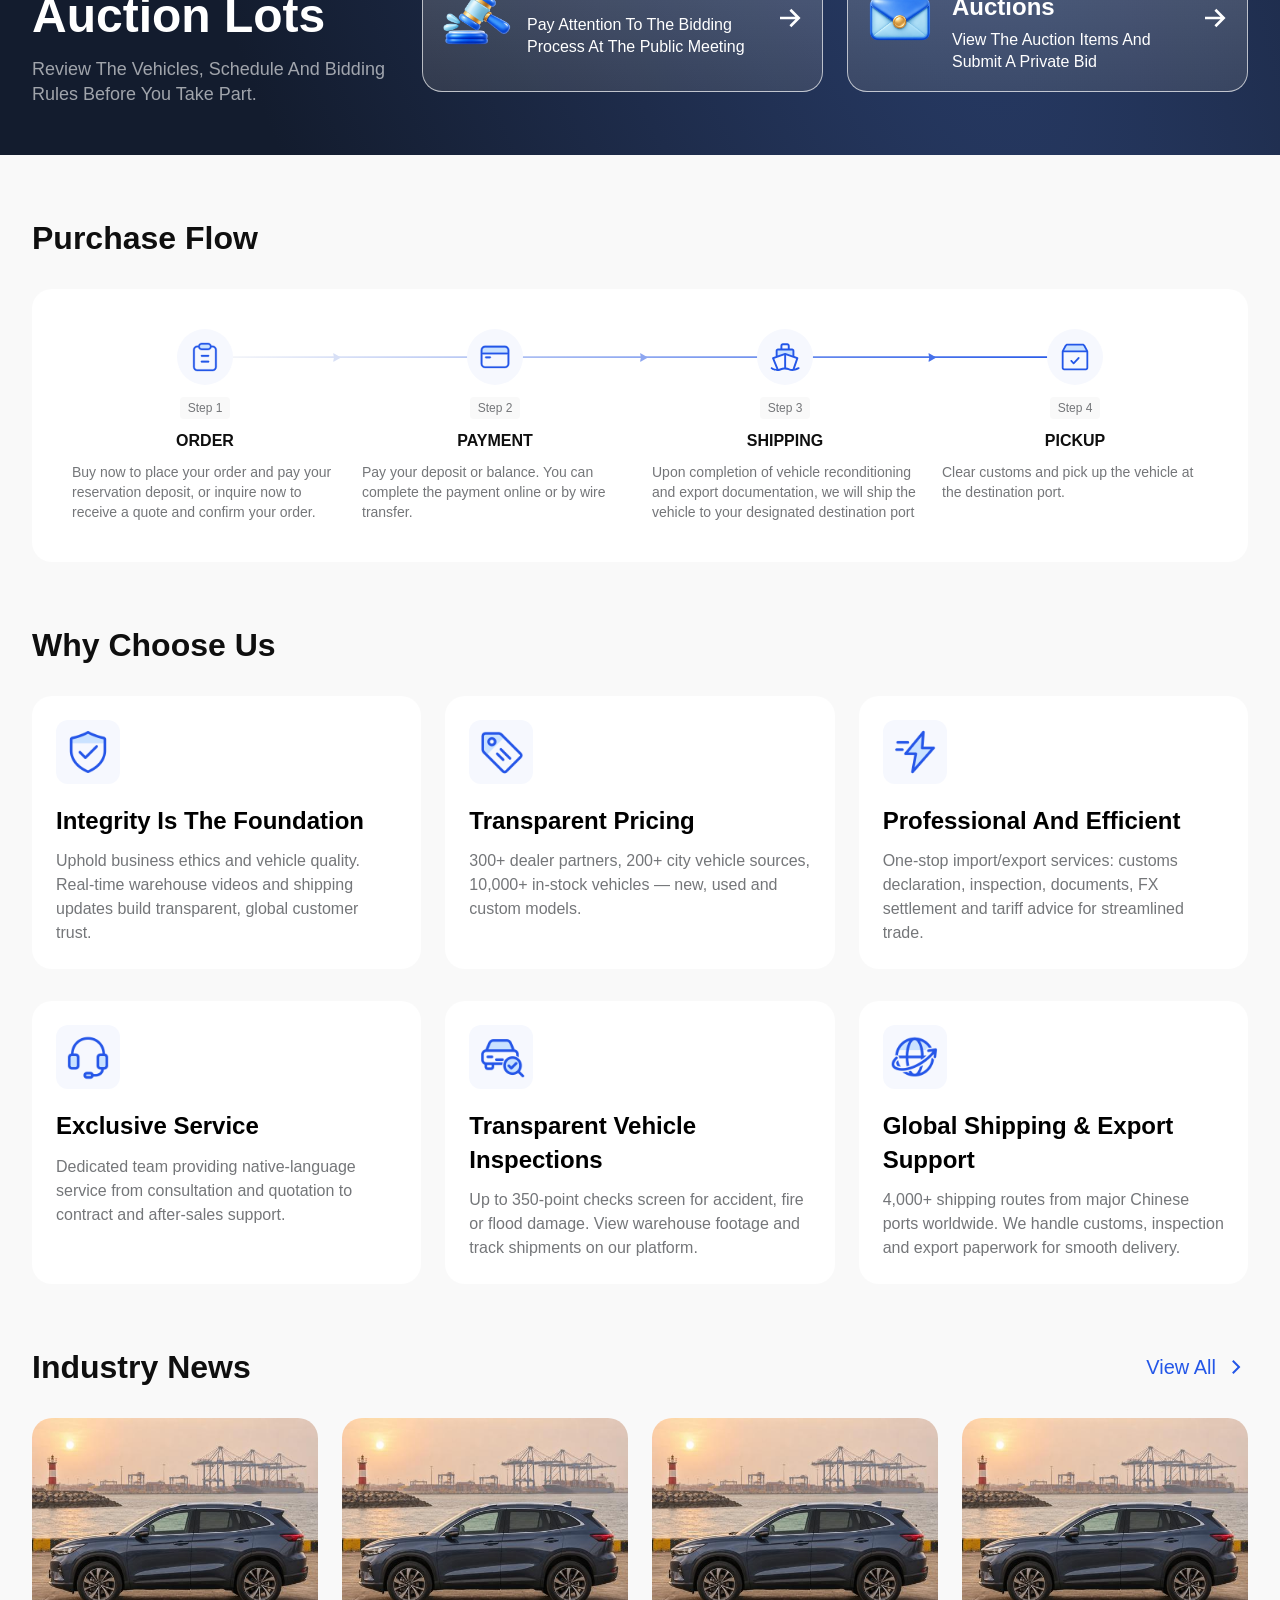
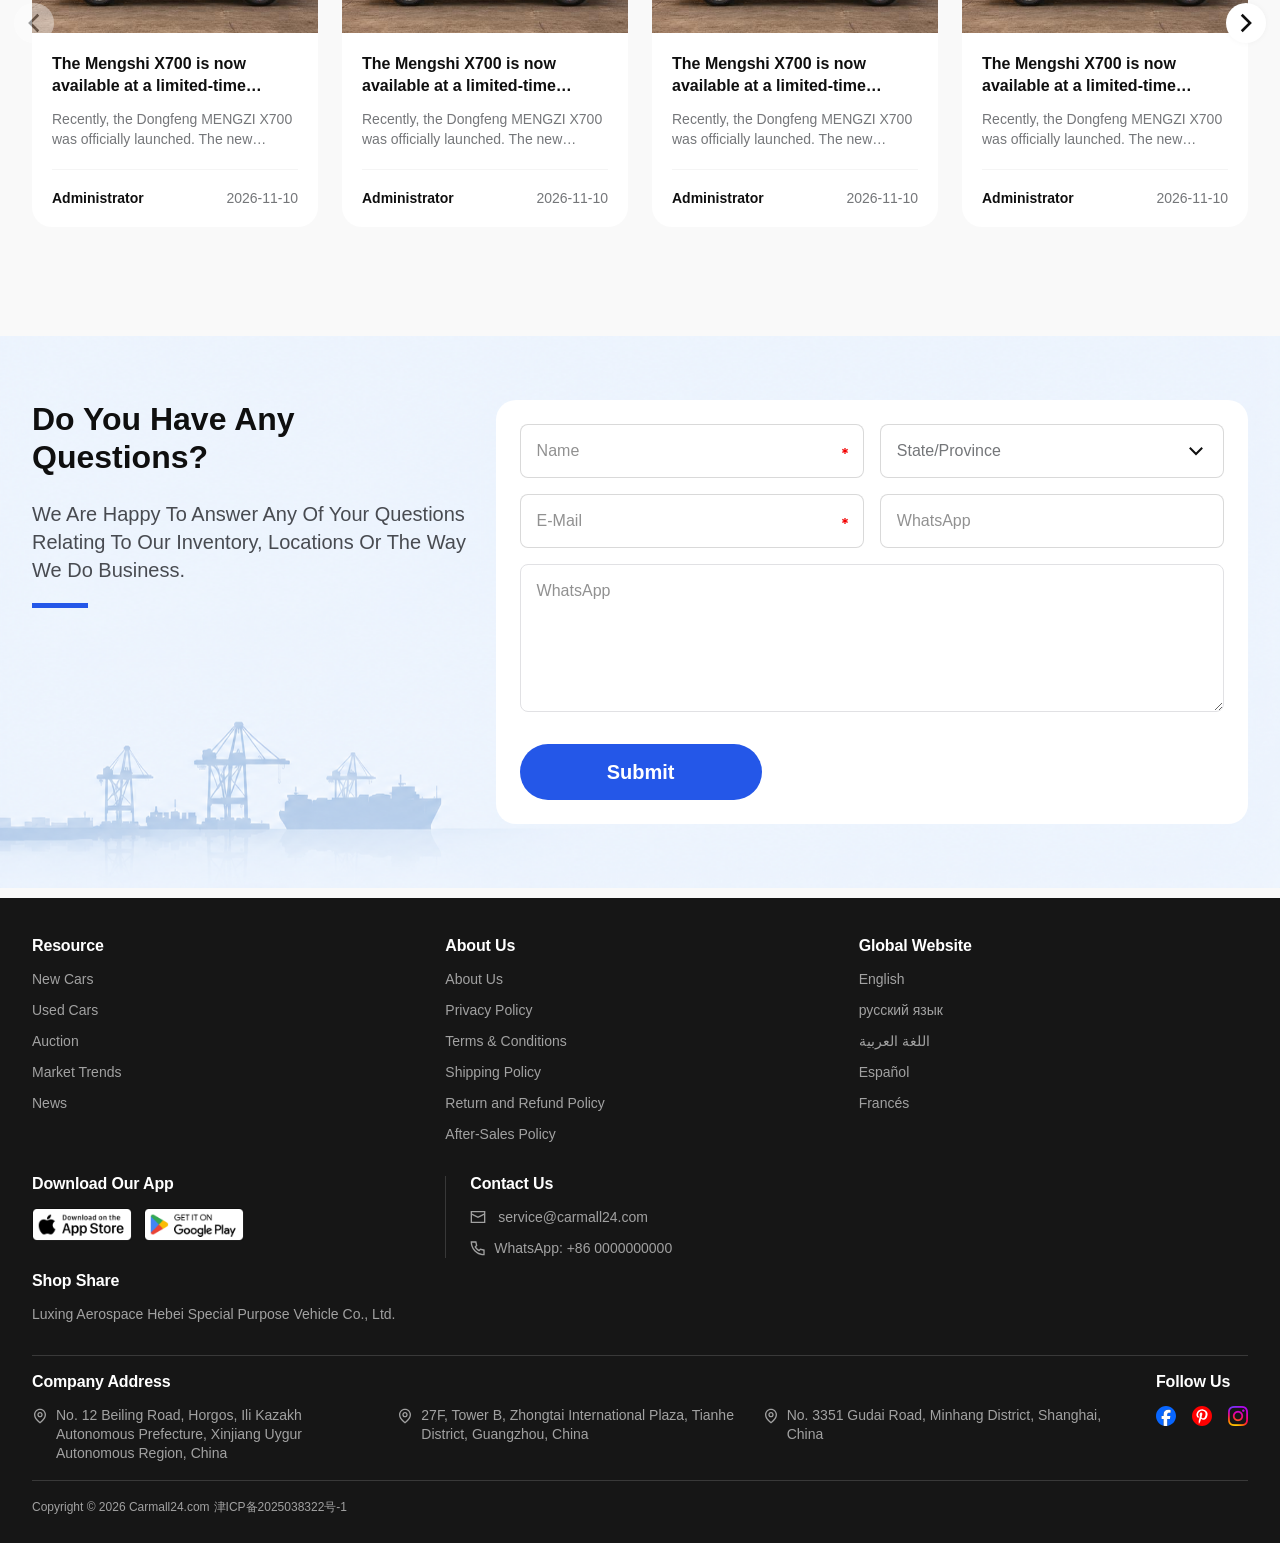
==== commit 50d2455e: "Deliver Carmall24 new and used vehicle listings Add the listing pages, shared filters and layouts, c" ====
--- a/index.html
+++ b/index.html
@@ -12,10 +12,10 @@
 </head>
 <body id="top">
   <a class="skip-link" href="#main-content">Skip to content</a>
-  <header class="site-header">
+  <header class="site-header site-header--home">
     <div class="container header-inner">
       <a class="wordmark" href="./index.html" aria-label="Carmall24 home">
-        <img src="assets/logo.png" width="132" height="40" alt="Carmall24">
+        <img src="assets/header-logo.png" width="132" height="44" alt="Carmall24">
       </a>
 
       <nav class="main-nav" id="main-navigation" aria-label="Main navigation">
@@ -81,12 +81,12 @@
             </div>
           </div>
         </div>
-        <a href="https://www.carmall24.com/new-cars">New Cars</a>
-        <a href="https://www.carmall24.com/used-cars">Used Cars</a>
+        <a href="./new-cars.html">New Cars</a>
+        <a href="./used-cars.html">Used Cars</a>
         <a href="#auctions">Auctions</a>
         <a href="https://www.carmall24.com/market">Vehicle Market Trends</a>
         <a href="#news">News</a>
-        <a href="#services">Services</a>
+        <a href="./work-with-us.html">Work With Us</a>
         <a href="https://www.carmall24.com/about">About Us</a>
         <button class="mobile-search-trigger" type="button" aria-haspopup="dialog" aria-controls="header-search-dialog" aria-expanded="false">Search vehicles</button>
       </nav>
@@ -182,7 +182,7 @@
 
     <div class="home-sections">
       <div class="container">
-        <a class="arrival-banner" href="https://www.carmall24.com/new-cars">
+        <a class="arrival-banner" href="./new-cars.html">
           <img class="arrival-picture" src="assets/new-arrivals.png" alt="">
           <span class="arrival-copy">
             <strong>New arrivals +166</strong>
@@ -195,7 +195,7 @@
       <section class="container section" id="vehicles" aria-labelledby="vehicles-title">
         <div class="section-heading">
           <h2 id="vehicles-title" tabindex="-1">Selected Vehicles</h2>
-          <a class="view-all" href="https://www.carmall24.com/used-cars">View All <img src="assets/view-chevron.svg" alt=""></a>
+          <a class="view-all" href="./used-cars.html">View All <img src="assets/view-chevron.svg" alt=""></a>
         </div>
         <div class="filter-feedback" hidden>
           <p id="filter-status" role="status"></p>
@@ -203,7 +203,7 @@
         </div>
         <div class="vehicle-grid" data-card-count="4">
           <article class="vehicle-card" data-brand="toyota" data-type="suv" data-price="9574">
-            <a href="https://www.carmall24.com/used-cars" class="vehicle-link">
+            <a href="./used-cars.html" class="vehicle-link">
               <div class="vehicle-photo">
                 <img src="assets/toyota-rav4.png" alt="" width="901" height="756">
               </div>
@@ -356,11 +356,11 @@
           <p>We Are Happy To Answer Any Of Your Questions Relating To Our Inventory, Locations Or The Way We Do Business.</p>
           <img src="assets/contact-rule.svg" alt="">
         </div>
-        <form class="contact-form" id="contact-form" method="post">
+        <form class="contact-form" id="contact-form" method="post" data-validate>
           <div class="contact-fields">
             <label class="contact-field contact-required">
               <span class="visually-hidden">Name</span>
-              <input name="name" placeholder="Name" autocomplete="name" maxlength="100" required>
+              <input name="name" placeholder="Name" autocomplete="name" maxlength="100" data-validation-trim data-required-message="Please enter your name." required>
               <img src="assets/required.svg" alt="">
             </label>
             <label class="contact-field contact-region">
@@ -378,7 +378,7 @@
             </datalist>
             <label class="contact-field contact-required">
               <span class="visually-hidden">E-Mail</span>
-              <input name="email" placeholder="E-Mail" type="email" autocomplete="email" maxlength="160" required>
+              <input name="email" placeholder="E-Mail" type="email" autocomplete="email" maxlength="160" data-required-message="Please enter your email address." required>
               <img src="assets/required.svg" alt="">
             </label>
             <label class="contact-field">
@@ -403,8 +403,8 @@
         <section>
           <h2>Resource</h2>
           <ul>
-            <li><a href="https://www.carmall24.com/new-cars">New Cars</a></li>
-            <li><a href="https://www.carmall24.com/used-cars">Used Cars</a></li>
+            <li><a href="./new-cars.html">New Cars</a></li>
+            <li><a href="./used-cars.html">Used Cars</a></li>
             <li><a href="#auctions">Auction</a></li>
             <li><a href="https://www.carmall24.com/market">Market Trends</a></li>
             <li><a href="#news">News</a></li>
@@ -481,10 +481,10 @@
 
   <dialog class="header-search-dialog" id="header-search-dialog" aria-label="Vehicle search">
     <div class="header-search-panel">
-      <form class="header-search-form" id="header-search-form" role="search">
+      <form class="header-search-form" id="header-search-form" role="search" data-validate>
         <div class="header-search-field">
           <button class="header-search-submit" type="submit" aria-label="Submit vehicle search"><img src="assets/search-panel-magnifier.svg" alt=""></button>
-          <input id="header-search-input" type="search" name="query" placeholder="Search for vehicles" aria-label="Search for vehicles" autocomplete="off" maxlength="80" dir="auto" required autofocus>
+          <input id="header-search-input" type="search" name="query" placeholder="Search for vehicles" aria-label="Search for vehicles" autocomplete="off" maxlength="80" dir="auto" data-validation-trim data-required-message="Enter a vehicle to search for." required autofocus>
         </div>
         <button class="header-search-cancel" type="button">Cancel</button>
       </form>
--- a/styles.css
+++ b/styles.css
@@ -37,6 +37,7 @@
   --muted: #747679;
   --placeholder: #919191;
   --blue: #2457e8;
+  --form-error: #f30000;
   --line: #f5f5f5;
   --card-radius: 20px;
   --card-shadow: 0 4px 16px rgb(0 0 0 / 6%);
@@ -96,6 +97,19 @@
 :focus-visible {
   outline: 2px solid var(--blue);
   outline-offset: 4px;
+}
+
+form[data-validate] :is(input, select, textarea)[aria-invalid="true"] {
+  border-color: var(--form-error);
+}
+
+.field-error {
+  display: block;
+  margin-top: var(--field-error-gap, 0);
+  color: var(--form-error);
+  font-size: 14px;
+  line-height: 20px;
+  overflow-wrap: anywhere;
 }
 
 .container {
@@ -141,14 +155,28 @@
 }
 
 .site-header {
+  --nav-hover: rgb(15 15 15 / 8%);
+  --nav-menu-background: var(--white);
   position: fixed;
   inset: 0 0 auto;
   z-index: 2;
+  background: var(--white);
+  color: var(--ink);
+}
+
+.site-header--home {
+  --nav-hover: rgb(255 255 255 / 12%);
+  --nav-menu-background: #102545;
   background: rgb(16 37 69 / 80%);
   backdrop-filter: blur(5px);
   color: var(--white);
 }
 
+.site-header:not(.site-header--home) .header-tools img[src$=".svg"] {
+  /* Tint the monochrome navigation assets to #0f0f0f. */
+  filter: brightness(0) invert(5.88235294%);
+}
+
 .header-inner {
   display: flex;
   min-height: var(--header-height);
@@ -157,8 +185,18 @@
   gap: 12px;
 }
 
-.wordmark img {
-  object-fit: cover;
+.site-header--home .wordmark {
+  position: relative;
+}
+
+.site-header--home .wordmark::after {
+  position: absolute;
+  inset: 0;
+  background: var(--white);
+  mask: url("assets/header-logo.png") center / contain no-repeat;
+  clip-path: inset(0 25% 0 0);
+  pointer-events: none;
+  content: "";
 }
 
 .main-nav,
@@ -207,7 +245,7 @@
   .mobile-search-trigger:hover,
   .locale-trigger:hover,
   .header-icon:hover {
-    background-color: rgb(255 255 255 / 12%);
+    background-color: var(--nav-hover);
   }
 }
 
@@ -222,7 +260,7 @@
 }
 
 .site-header :focus-visible {
-  outline-color: white;
+  outline-color: currentColor;
 }
 
 .makes-menu {
@@ -346,17 +384,11 @@
   right: 0;
 }
 
-.menu-panel a, .menu-panel p {
+.menu-panel p {
   display: block;
   padding: 8px 12px;
   border-radius: 6px;
   white-space: nowrap;
-}
-
-.menu-panel a:hover,
-.menu-panel a:focus-visible {
-  background: #eff4ff;
-  color: var(--blue);
 }
 
 .locale-trigger {
@@ -1220,11 +1252,13 @@
 
 .contact-fields {
   display: grid;
+  align-items: start;
   gap: 16px;
   grid-template-columns: repeat(2, minmax(0, 1fr));
 }
 
 .contact-field {
+  --field-error-gap: 6px;
   position: relative;
   min-width: 0;
 }
@@ -1260,7 +1294,7 @@
 .contact-field > img {
   position: absolute;
   right: 16px;
-  top: 50%;
+  top: 27px;
   transform: translateY(-50%);
   pointer-events: none;
 }
@@ -1477,7 +1511,6 @@
   padding: 24px 48px 40px;
 }
 
-.header-search-form,
 .header-search-field,
 .header-search-section-heading,
 .header-search-action {
@@ -1486,17 +1519,31 @@
 }
 
 .header-search-form {
-  gap: 16px;
+  display: grid;
+  grid-template-columns: minmax(0, 1fr) auto;
+  align-items: start;
+  gap: 0 16px;
+}
+
+.header-search-form > .field-error {
+  --field-error-gap: 6px;
+  grid-column: 1;
+  padding-inline: 16px;
 }
 
 .header-search-field {
-  flex: 1;
+  grid-column: 1;
   gap: 12px;
   min-width: 0;
   height: 48px;
-  padding: 0 16px;
+  padding: 0 15px;
+  border: 1px solid transparent;
   border-radius: 24px;
   background: #f3f3f4;
+}
+
+.header-search-field:has(input[aria-invalid="true"]) {
+  border-color: var(--form-error);
 }
 
 .header-search-submit,
@@ -1522,6 +1569,9 @@
 }
 
 .header-search-cancel {
+  grid-column: 2;
+  grid-row: 1;
+  align-self: center;
   min-width: 52px;
   color: #000;
   text-align: right;
@@ -2171,7 +2221,7 @@
     overflow-y: auto;
     padding: 8px;
     border-radius: 12px;
-    background: #102545;
+    background: var(--nav-menu-background);
     box-shadow: 0 8px 24px rgb(0 0 0 / 20%);
   }
 
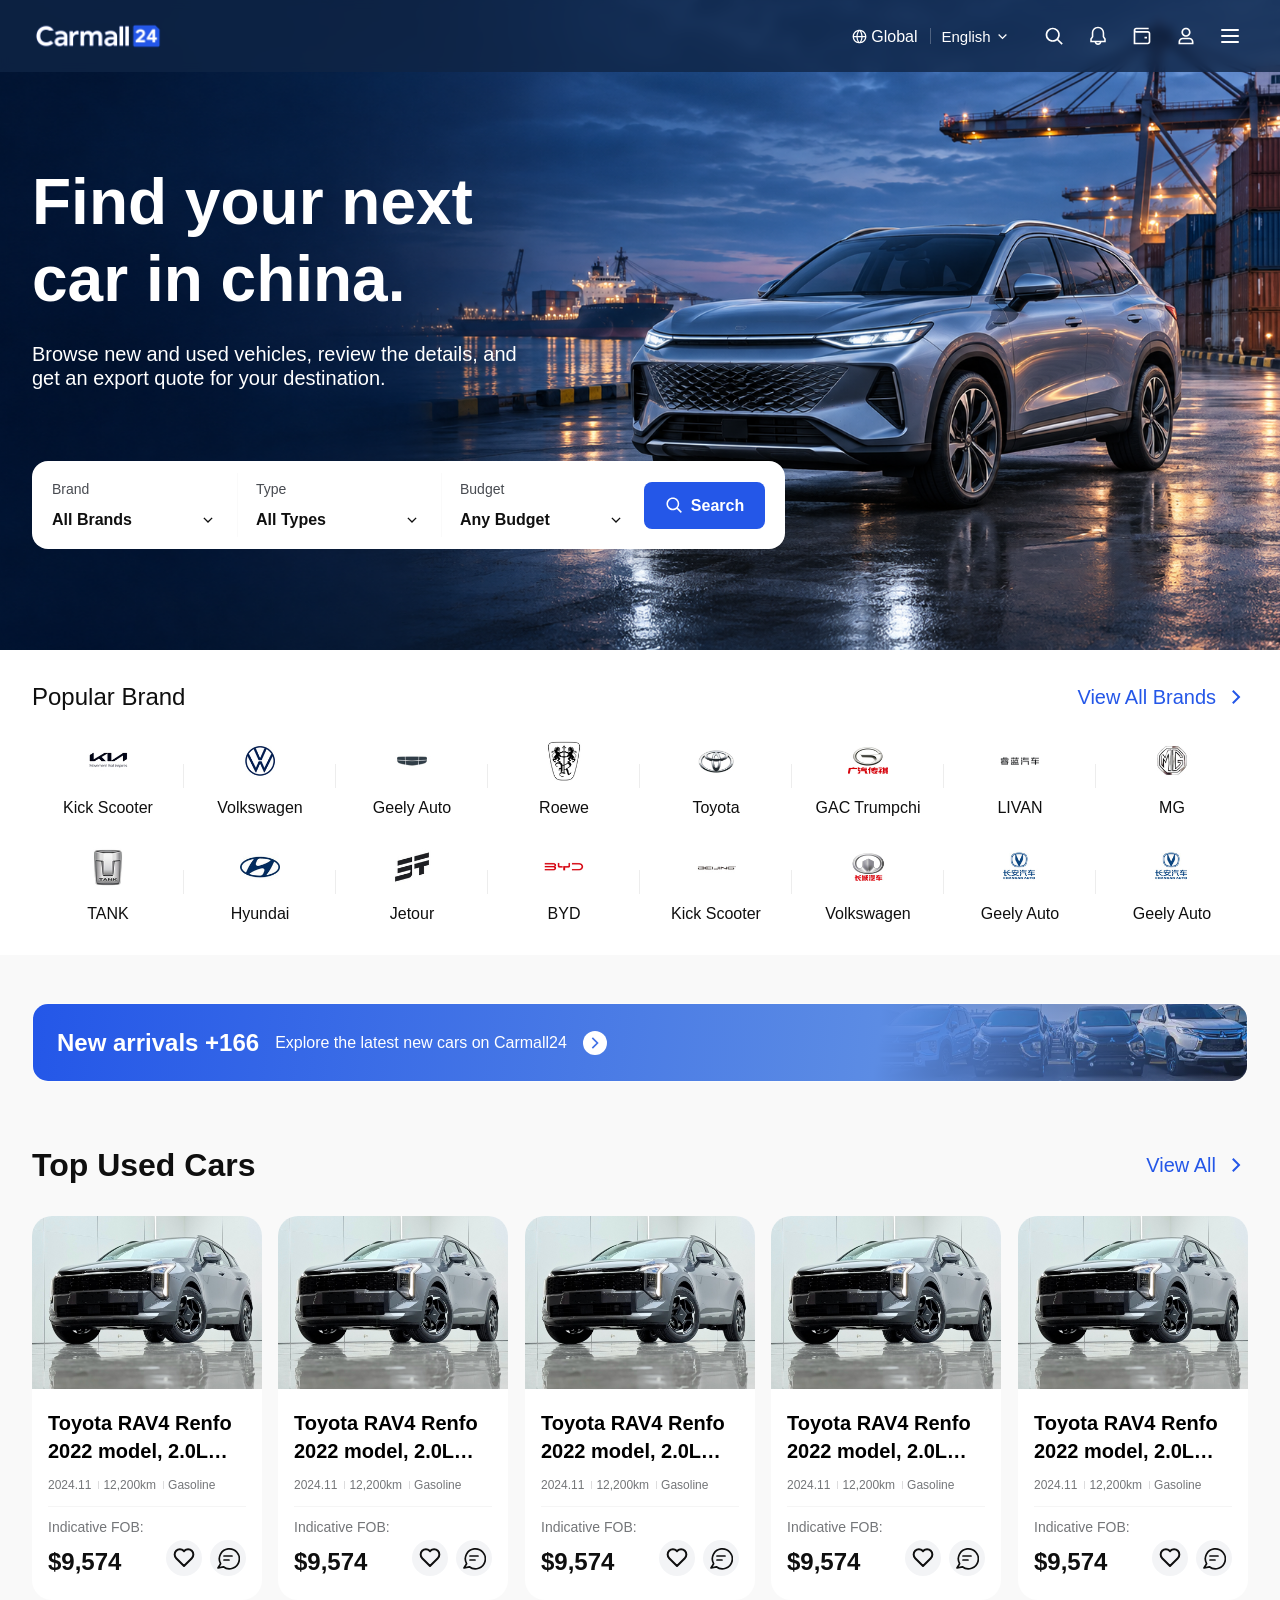
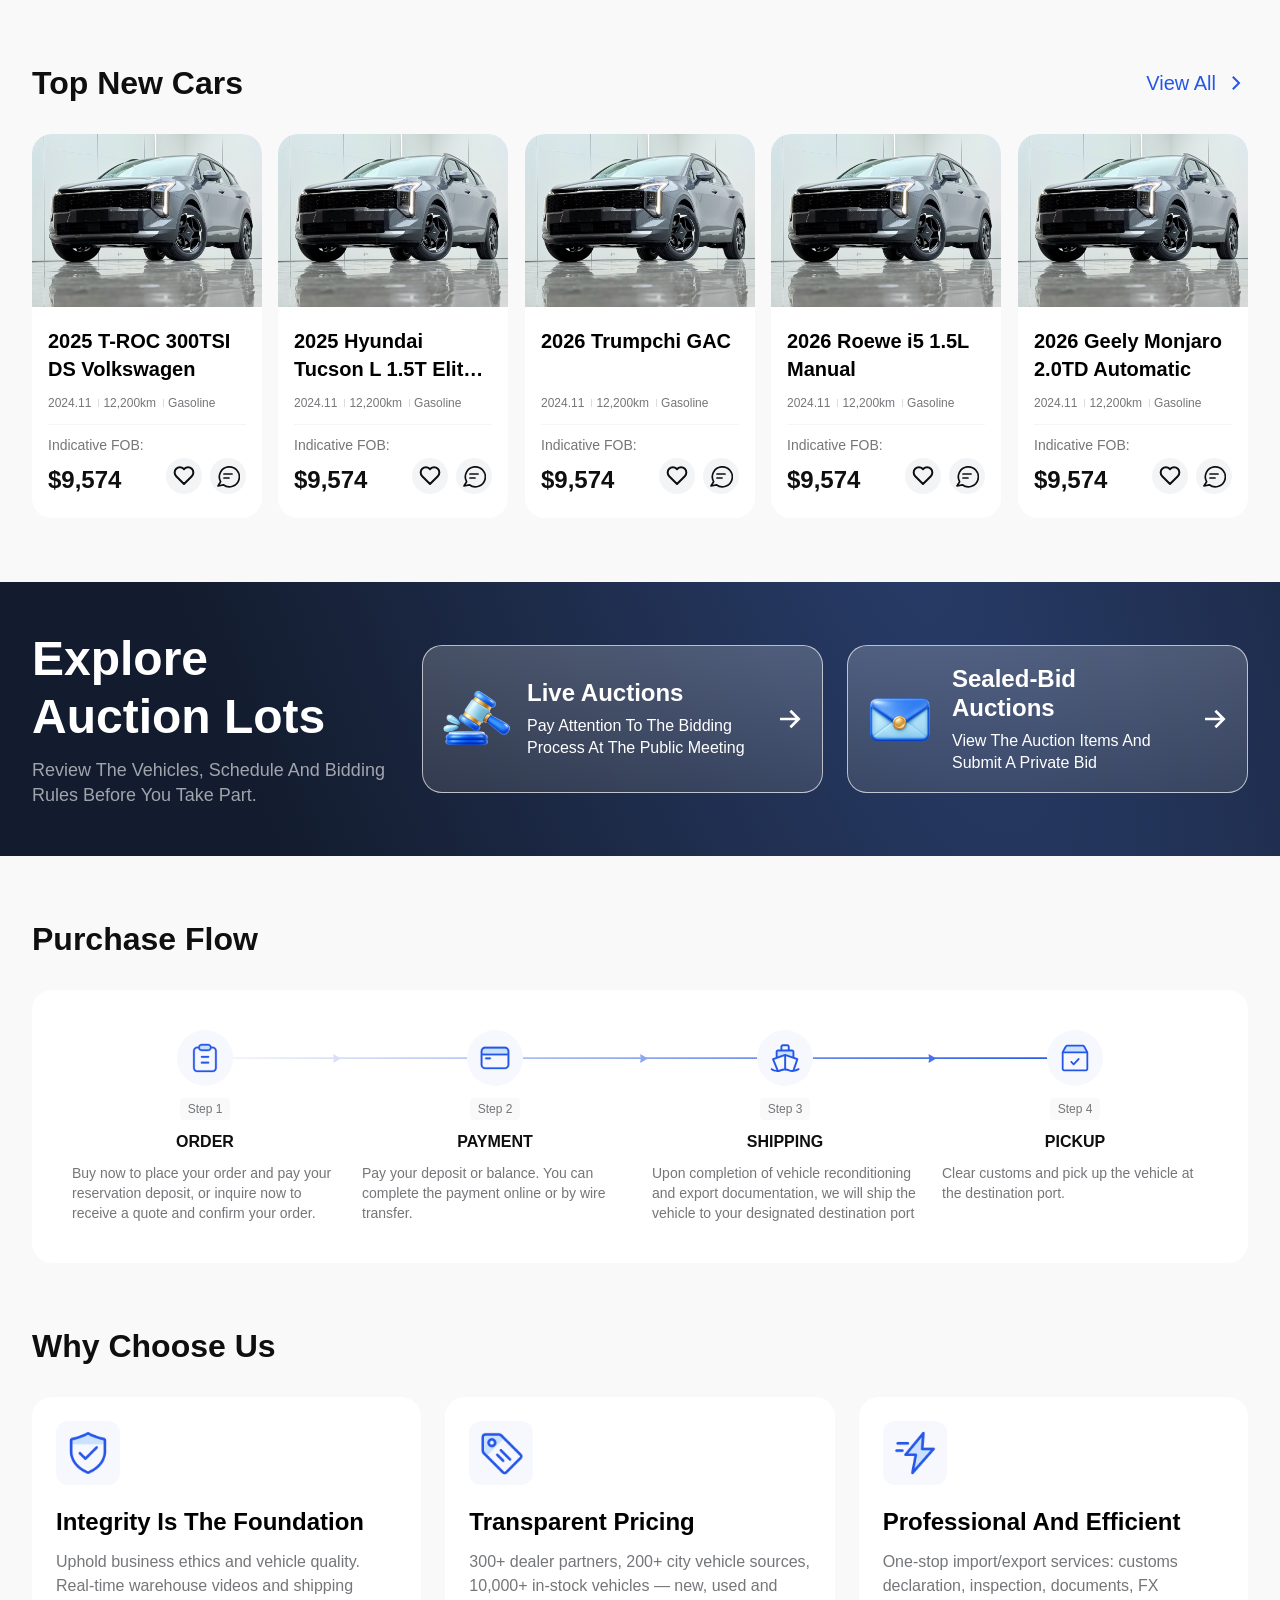
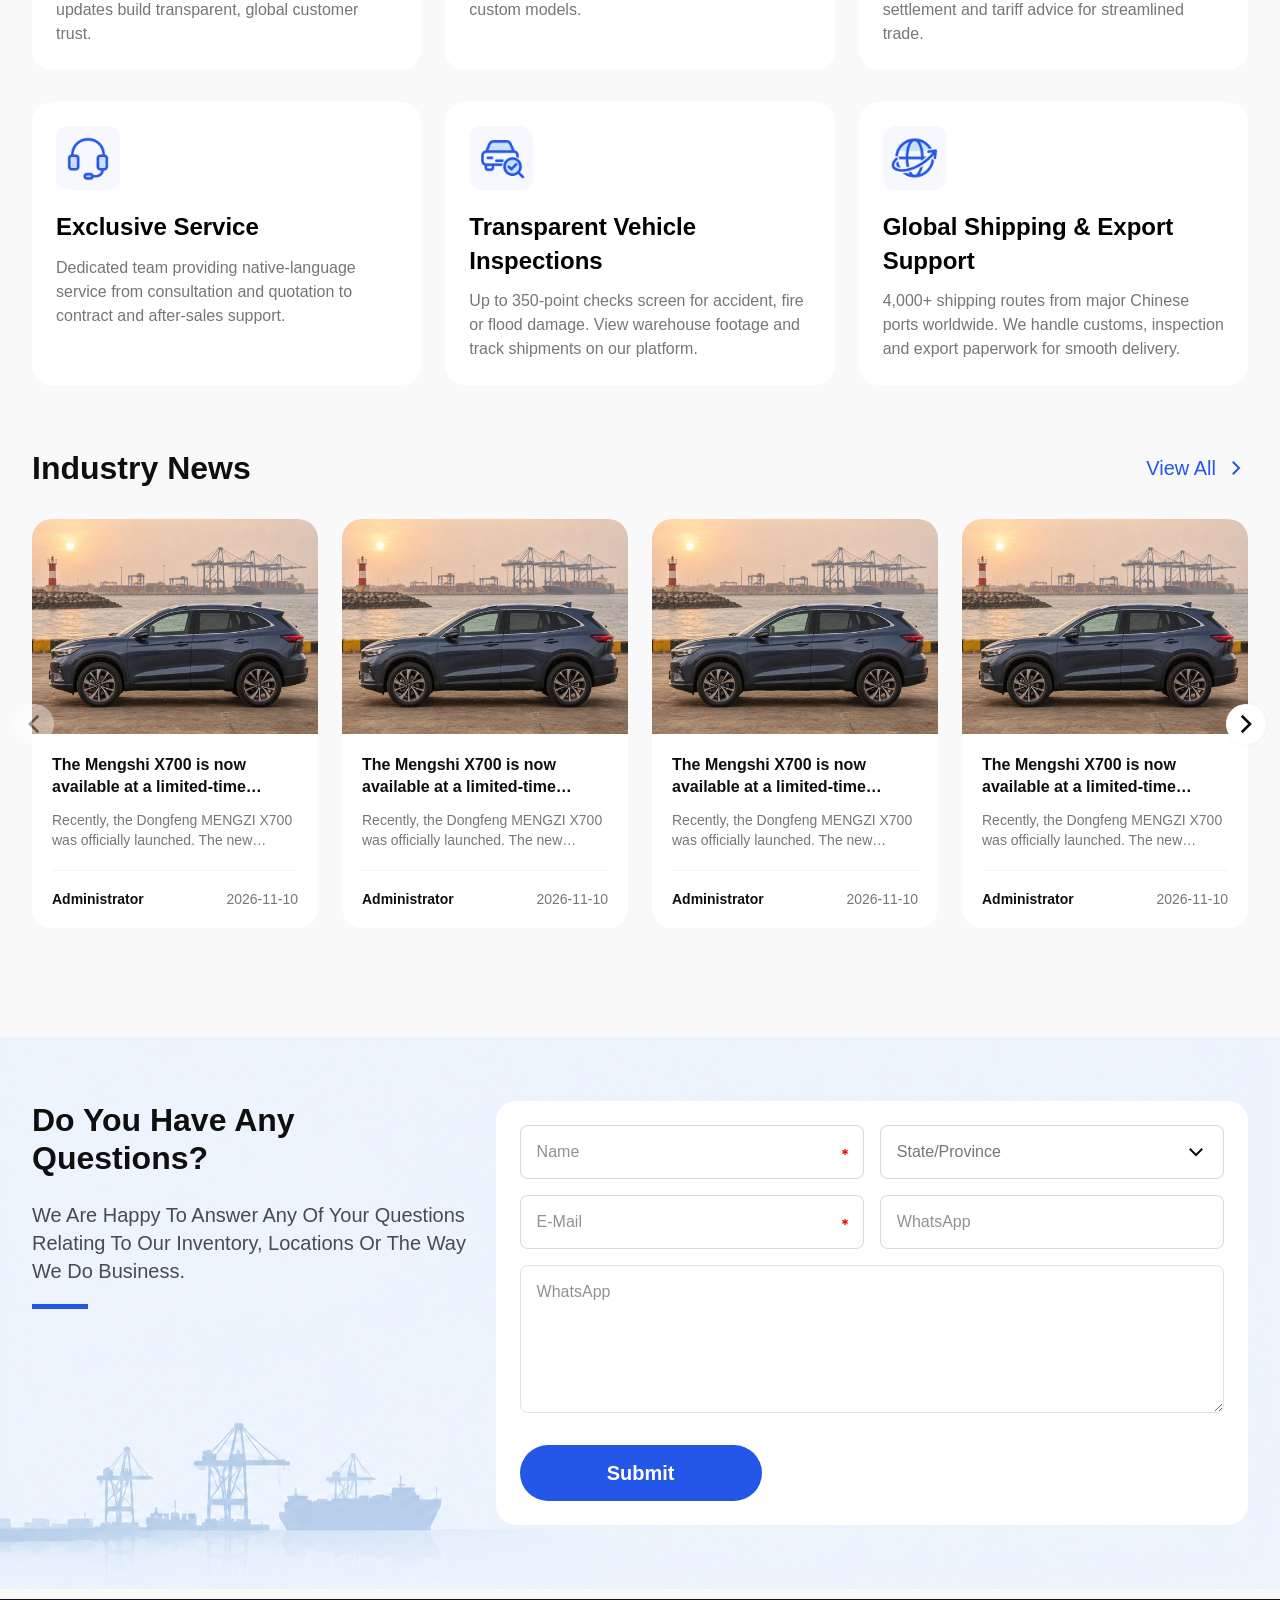
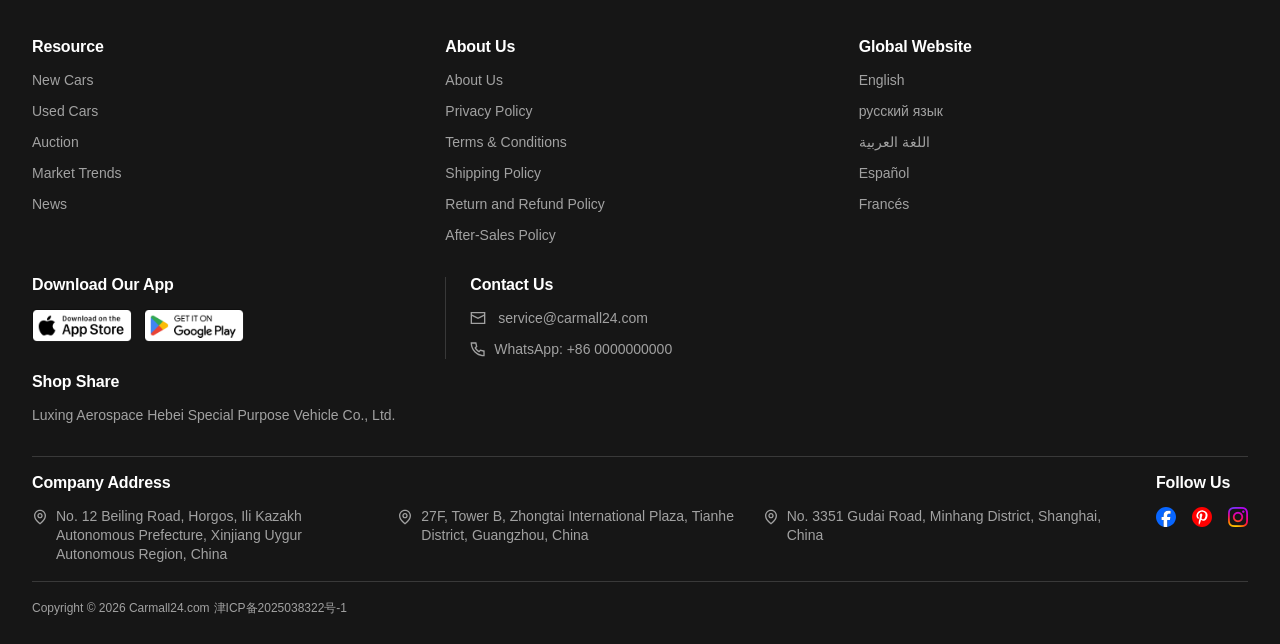
==== commit 01cf9556: "Update homepage brands and five-column vehicle sections Add the revised popular brand grid and Top N" ====
--- a/index.html
+++ b/index.html
@@ -131,6 +131,19 @@
               <option value="xpeng">Xiao Peng</option>
               <option value="byd">BYD</option>
               <option value="nio">NIO</option>
+              <option value="volkswagen">Volkswagen</option>
+              <option value="geely">Geely Auto</option>
+              <option value="roewe">Roewe</option>
+              <option value="hyundai">Hyundai</option>
+              <option value="gac-trumpchi">GAC Trumpchi</option>
+              <option value="kia">Kia</option>
+              <option value="livan">LIVAN</option>
+              <option value="mg">MG</option>
+              <option value="tank">TANK</option>
+              <option value="jetour">Jetour</option>
+              <option value="beijing">BEIJING</option>
+              <option value="gwm">GWM</option>
+              <option value="changan">Changan</option>
             </select>
           </label>
           <span class="search-rule" aria-hidden="true"><img src="assets/filter-divider.svg" alt=""></span>
@@ -159,26 +172,112 @@
       </div>
     </section>
 
-    <div class="quick-search">
-      <div class="container quick-search-inner">
-        <div class="quick-group">
-          <p>Popular brand</p>
-          <div class="chips">
-            <button type="button" data-filter="brand" data-value="xpeng" aria-pressed="false">Xiao Peng</button>
-            <button type="button" data-filter="brand" data-value="byd" aria-pressed="false">BYD</button>
-            <button type="button" data-filter="all">All Vehicles</button>
-            <button type="button" data-filter="brand" data-value="nio" aria-pressed="false">NIO</button>
-          </div>
-        </div>
-        <div class="quick-group quick-group-screening">
-          <p>Quick screening</p>
-          <div class="chips">
-            <button type="button" data-filter="type" data-value="new-energy" aria-pressed="false">New Energy Vehicle</button>
-            <button type="button" data-filter="type" data-value="suv" aria-pressed="false">SUV</button>
-          </div>
-        </div>
+    <section class="popular-brands" aria-labelledby="popular-brands-title">
+      <div class="container">
+        <div class="section-heading">
+          <h2 id="popular-brands-title">Popular Brand</h2>
+          <button class="view-all popular-brands-view-all" type="button" aria-controls="makes-panel" aria-expanded="false">View All Brands <img src="assets/view-chevron.svg" alt=""></button>
+        </div>
+        <ul class="popular-brand-grid">
+          <li>
+            <a class="popular-brand" href="./new-cars.html?brand=kia">
+              <span class="popular-brand-mark"><img src="assets/home-brands/kia.jpg" alt="" width="40" height="40" loading="lazy"></span>
+              <span>Kick Scooter</span>
+            </a>
+          </li>
+          <li>
+            <a class="popular-brand" href="./new-cars.html?brand=volkswagen">
+              <span class="popular-brand-mark"><img src="assets/home-brands/volkswagen.jpg" alt="" width="40" height="40" loading="lazy"></span>
+              <span>Volkswagen</span>
+            </a>
+          </li>
+          <li>
+            <a class="popular-brand" href="./new-cars.html?brand=geely">
+              <span class="popular-brand-mark"><img src="assets/home-brands/geely.jpg" alt="" width="40" height="40" loading="lazy"></span>
+              <span>Geely Auto</span>
+            </a>
+          </li>
+          <li>
+            <a class="popular-brand" href="./new-cars.html?brand=roewe">
+              <span class="popular-brand-mark"><img src="assets/home-brands/roewe.jpg" alt="" width="40" height="40" loading="lazy"></span>
+              <span>Roewe</span>
+            </a>
+          </li>
+          <li>
+            <a class="popular-brand" href="./new-cars.html?brand=toyota">
+              <span class="popular-brand-mark"><img src="assets/home-brands/toyota.jpg" alt="" width="40" height="40" loading="lazy"></span>
+              <span>Toyota</span>
+            </a>
+          </li>
+          <li>
+            <a class="popular-brand" href="./new-cars.html?brand=gac-trumpchi">
+              <span class="popular-brand-mark"><img src="assets/home-brands/gac-trumpchi.jpg" alt="" width="40" height="40" loading="lazy"></span>
+              <span>GAC Trumpchi</span>
+            </a>
+          </li>
+          <li>
+            <a class="popular-brand" href="./new-cars.html?brand=livan">
+              <span class="popular-brand-mark"><img src="assets/home-brands/livan.jpg" alt="" width="40" height="40" loading="lazy"></span>
+              <span>LIVAN</span>
+            </a>
+          </li>
+          <li>
+            <a class="popular-brand" href="./new-cars.html?brand=mg">
+              <span class="popular-brand-mark"><img src="assets/home-brands/mg.jpg" alt="" width="40" height="40" loading="lazy"></span>
+              <span>MG</span>
+            </a>
+          </li>
+          <li>
+            <a class="popular-brand" href="./new-cars.html?brand=tank">
+              <span class="popular-brand-mark"><img src="assets/home-brands/tank.jpg" alt="" width="40" height="40" loading="lazy"></span>
+              <span>TANK</span>
+            </a>
+          </li>
+          <li>
+            <a class="popular-brand" href="./new-cars.html?brand=hyundai">
+              <span class="popular-brand-mark"><img src="assets/home-brands/hyundai.jpg" alt="" width="40" height="40" loading="lazy"></span>
+              <span>Hyundai</span>
+            </a>
+          </li>
+          <li>
+            <a class="popular-brand" href="./new-cars.html?brand=jetour">
+              <span class="popular-brand-mark"><img src="assets/home-brands/jetour.jpg" alt="" width="40" height="40" loading="lazy"></span>
+              <span>Jetour</span>
+            </a>
+          </li>
+          <li>
+            <a class="popular-brand" href="./new-cars.html?brand=byd">
+              <span class="popular-brand-mark"><img src="assets/home-brands/byd.jpg" alt="" width="40" height="40" loading="lazy"></span>
+              <span>BYD</span>
+            </a>
+          </li>
+          <li>
+            <a class="popular-brand" href="./new-cars.html?brand=beijing">
+              <span class="popular-brand-mark"><img src="assets/home-brands/beijing.jpg" alt="" width="40" height="40" loading="lazy"></span>
+              <span>Kick Scooter</span>
+            </a>
+          </li>
+          <li>
+            <a class="popular-brand" href="./new-cars.html?brand=gwm">
+              <span class="popular-brand-mark"><img src="assets/home-brands/gwm.jpg" alt="" width="40" height="40" loading="lazy"></span>
+              <span>Volkswagen</span>
+            </a>
+          </li>
+          <li>
+            <a class="popular-brand" href="./new-cars.html?brand=changan">
+              <span class="popular-brand-mark"><img src="assets/home-brands/changan.jpg" alt="" width="40" height="40" loading="lazy"></span>
+              <span>Geely Auto</span>
+            </a>
+          </li>
+          <li>
+            <a class="popular-brand" href="./new-cars.html?brand=changan">
+              <span class="popular-brand-mark"><img src="assets/home-brands/changan.jpg" alt="" width="40" height="40" loading="lazy"></span>
+              <span>Geely Auto</span>
+            </a>
+          </li>
+        </ul>
       </div>
-    </div>
+    </section>
 
     <div class="home-sections">
       <div class="container">
@@ -194,35 +293,222 @@
 
       <section class="container section" id="vehicles" aria-labelledby="vehicles-title">
         <div class="section-heading">
-          <h2 id="vehicles-title" tabindex="-1">Selected Vehicles</h2>
+          <h2 id="vehicles-title" tabindex="-1">Top Used Cars</h2>
           <a class="view-all" href="./used-cars.html">View All <img src="assets/view-chevron.svg" alt=""></a>
         </div>
         <div class="filter-feedback" hidden>
           <p id="filter-status" role="status"></p>
           <button type="button" data-filter="all">Clear filters</button>
         </div>
-        <div class="vehicle-grid" data-card-count="4">
+        <div class="vehicle-grid">
           <article class="vehicle-card" data-brand="toyota" data-type="suv" data-price="9574">
-            <a href="./used-cars.html" class="vehicle-link">
-              <div class="vehicle-photo">
-                <img src="assets/toyota-rav4.png" alt="" width="901" height="756">
-              </div>
-              <div class="vehicle-info">
-                <h3 class="vehicle-title clamp">Toyota RAV4 Renfo 2022 model, 2.0L CVT two-wheel drive Style Edition</h3>
-                <p class="vehicle-specs">
-                  <span>2024.11</span><span class="spec-rule"><img src="assets/spec-divider.svg" alt=""></span>
-                  <span>12,200km</span><span class="spec-rule"><img src="assets/spec-divider.svg" alt=""></span>
-                  <span>Gasoline</span>
-                </p>
-                <div class="vehicle-pricing">
-                  <p>Indicative FOB:</p>
-                  <div class="price-row">
-                    <strong>$9,574</strong>
-                    <span class="price-saving">$1,850 below MMR <img src="assets/price-arrow.svg" alt=""></span>
-                  </div>
-                </div>
-              </div>
-            </a>
+            <a href="./vehicle-detail.html?id=used-rav4" class="vehicle-link" aria-label="View Toyota RAV4 Renfo 2022 model, 2.0L CVT two-wheel drive Style Edition">
+              <div class="vehicle-photo"><img src="assets/toyota-rav4.png" alt="" width="901" height="756" loading="lazy"></div>
+            </a>
+            <div class="vehicle-info">
+              <a href="./vehicle-detail.html?id=used-rav4" class="vehicle-title-link"><h3 class="vehicle-title clamp" title="Toyota RAV4 Renfo 2022 model, 2.0L CVT two-wheel drive Style Edition">Toyota RAV4 Renfo 2022 model, 2.0L CVT two-wheel drive Style Edition</h3></a>
+              <p class="vehicle-specs">
+                <span>2024.11</span><span class="spec-rule"><img src="assets/spec-divider.svg" alt=""></span>
+                <span>12,200km</span><span class="spec-rule"><img src="assets/spec-divider.svg" alt=""></span>
+                <span>Gasoline</span>
+              </p>
+              <div class="vehicle-pricing">
+                <div class="vehicle-price"><p>Indicative FOB:</p><strong>$9,574</strong></div>
+                <div class="vehicle-actions">
+                  <button class="vehicle-action vehicle-favorite" type="button" data-home-favorite="used-rav4" aria-pressed="false" aria-label="Favorite Toyota RAV4 Renfo 2022 model, 2.0L CVT two-wheel drive Style Edition"><svg viewBox="0 0 24 24" width="24" height="24" aria-hidden="true" fill="none" stroke="currentColor" stroke-width="2" stroke-linecap="round" stroke-linejoin="round"><path d="M4.196 12.196a5.228 5.228 0 0 1 7.394-7.393l.411.411.41-.41a5.228 5.228 0 1 1 7.394 7.394L12 20.001z"/></svg></button>
+                  <a class="vehicle-action vehicle-inquire" href="./vehicle-detail.html?id=used-rav4#detail-inquiry" aria-label="Inquire about Toyota RAV4 Renfo 2022 model, 2.0L CVT two-wheel drive Style Edition"><svg viewBox="0 0 24 24" width="24" height="24" aria-hidden="true" fill="none" stroke="currentColor" stroke-width="1.7" stroke-linecap="round" stroke-linejoin="round"><path d="M4.6 17.7 2 22l5.3-1.2A10 10 0 1 0 4.6 17.7ZM8 10h8m-8 4h5"/></svg></a>
+                </div>
+              </div>
+            </div>
+          </article>
+          <article class="vehicle-card" data-brand="toyota" data-type="suv" data-price="9574">
+            <a href="./vehicle-detail.html?id=used-rav4" class="vehicle-link" aria-label="View Toyota RAV4 Renfo 2022 model, 2.0L CVT two-wheel drive Style Edition">
+              <div class="vehicle-photo"><img src="assets/toyota-rav4.png" alt="" width="901" height="756" loading="lazy"></div>
+            </a>
+            <div class="vehicle-info">
+              <a href="./vehicle-detail.html?id=used-rav4" class="vehicle-title-link"><h3 class="vehicle-title clamp" title="Toyota RAV4 Renfo 2022 model, 2.0L CVT two-wheel drive Style Edition">Toyota RAV4 Renfo 2022 model, 2.0L CVT two-wheel drive Style Edition</h3></a>
+              <p class="vehicle-specs">
+                <span>2024.11</span><span class="spec-rule"><img src="assets/spec-divider.svg" alt=""></span>
+                <span>12,200km</span><span class="spec-rule"><img src="assets/spec-divider.svg" alt=""></span>
+                <span>Gasoline</span>
+              </p>
+              <div class="vehicle-pricing">
+                <div class="vehicle-price"><p>Indicative FOB:</p><strong>$9,574</strong></div>
+                <div class="vehicle-actions">
+                  <button class="vehicle-action vehicle-favorite" type="button" data-home-favorite="used-rav4" aria-pressed="false" aria-label="Favorite Toyota RAV4 Renfo 2022 model, 2.0L CVT two-wheel drive Style Edition"><svg viewBox="0 0 24 24" width="24" height="24" aria-hidden="true" fill="none" stroke="currentColor" stroke-width="2" stroke-linecap="round" stroke-linejoin="round"><path d="M4.196 12.196a5.228 5.228 0 0 1 7.394-7.393l.411.411.41-.41a5.228 5.228 0 1 1 7.394 7.394L12 20.001z"/></svg></button>
+                  <a class="vehicle-action vehicle-inquire" href="./vehicle-detail.html?id=used-rav4#detail-inquiry" aria-label="Inquire about Toyota RAV4 Renfo 2022 model, 2.0L CVT two-wheel drive Style Edition"><svg viewBox="0 0 24 24" width="24" height="24" aria-hidden="true" fill="none" stroke="currentColor" stroke-width="1.7" stroke-linecap="round" stroke-linejoin="round"><path d="M4.6 17.7 2 22l5.3-1.2A10 10 0 1 0 4.6 17.7ZM8 10h8m-8 4h5"/></svg></a>
+                </div>
+              </div>
+            </div>
+          </article>
+          <article class="vehicle-card" data-brand="toyota" data-type="suv" data-price="9574">
+            <a href="./vehicle-detail.html?id=used-rav4" class="vehicle-link" aria-label="View Toyota RAV4 Renfo 2022 model, 2.0L CVT two-wheel drive Style Edition">
+              <div class="vehicle-photo"><img src="assets/toyota-rav4.png" alt="" width="901" height="756" loading="lazy"></div>
+            </a>
+            <div class="vehicle-info">
+              <a href="./vehicle-detail.html?id=used-rav4" class="vehicle-title-link"><h3 class="vehicle-title clamp" title="Toyota RAV4 Renfo 2022 model, 2.0L CVT two-wheel drive Style Edition">Toyota RAV4 Renfo 2022 model, 2.0L CVT two-wheel drive Style Edition</h3></a>
+              <p class="vehicle-specs">
+                <span>2024.11</span><span class="spec-rule"><img src="assets/spec-divider.svg" alt=""></span>
+                <span>12,200km</span><span class="spec-rule"><img src="assets/spec-divider.svg" alt=""></span>
+                <span>Gasoline</span>
+              </p>
+              <div class="vehicle-pricing">
+                <div class="vehicle-price"><p>Indicative FOB:</p><strong>$9,574</strong></div>
+                <div class="vehicle-actions">
+                  <button class="vehicle-action vehicle-favorite" type="button" data-home-favorite="used-rav4" aria-pressed="false" aria-label="Favorite Toyota RAV4 Renfo 2022 model, 2.0L CVT two-wheel drive Style Edition"><svg viewBox="0 0 24 24" width="24" height="24" aria-hidden="true" fill="none" stroke="currentColor" stroke-width="2" stroke-linecap="round" stroke-linejoin="round"><path d="M4.196 12.196a5.228 5.228 0 0 1 7.394-7.393l.411.411.41-.41a5.228 5.228 0 1 1 7.394 7.394L12 20.001z"/></svg></button>
+                  <a class="vehicle-action vehicle-inquire" href="./vehicle-detail.html?id=used-rav4#detail-inquiry" aria-label="Inquire about Toyota RAV4 Renfo 2022 model, 2.0L CVT two-wheel drive Style Edition"><svg viewBox="0 0 24 24" width="24" height="24" aria-hidden="true" fill="none" stroke="currentColor" stroke-width="1.7" stroke-linecap="round" stroke-linejoin="round"><path d="M4.6 17.7 2 22l5.3-1.2A10 10 0 1 0 4.6 17.7ZM8 10h8m-8 4h5"/></svg></a>
+                </div>
+              </div>
+            </div>
+          </article>
+          <article class="vehicle-card" data-brand="toyota" data-type="suv" data-price="9574">
+            <a href="./vehicle-detail.html?id=used-rav4" class="vehicle-link" aria-label="View Toyota RAV4 Renfo 2022 model, 2.0L CVT two-wheel drive Style Edition">
+              <div class="vehicle-photo"><img src="assets/toyota-rav4.png" alt="" width="901" height="756" loading="lazy"></div>
+            </a>
+            <div class="vehicle-info">
+              <a href="./vehicle-detail.html?id=used-rav4" class="vehicle-title-link"><h3 class="vehicle-title clamp" title="Toyota RAV4 Renfo 2022 model, 2.0L CVT two-wheel drive Style Edition">Toyota RAV4 Renfo 2022 model, 2.0L CVT two-wheel drive Style Edition</h3></a>
+              <p class="vehicle-specs">
+                <span>2024.11</span><span class="spec-rule"><img src="assets/spec-divider.svg" alt=""></span>
+                <span>12,200km</span><span class="spec-rule"><img src="assets/spec-divider.svg" alt=""></span>
+                <span>Gasoline</span>
+              </p>
+              <div class="vehicle-pricing">
+                <div class="vehicle-price"><p>Indicative FOB:</p><strong>$9,574</strong></div>
+                <div class="vehicle-actions">
+                  <button class="vehicle-action vehicle-favorite" type="button" data-home-favorite="used-rav4" aria-pressed="false" aria-label="Favorite Toyota RAV4 Renfo 2022 model, 2.0L CVT two-wheel drive Style Edition"><svg viewBox="0 0 24 24" width="24" height="24" aria-hidden="true" fill="none" stroke="currentColor" stroke-width="2" stroke-linecap="round" stroke-linejoin="round"><path d="M4.196 12.196a5.228 5.228 0 0 1 7.394-7.393l.411.411.41-.41a5.228 5.228 0 1 1 7.394 7.394L12 20.001z"/></svg></button>
+                  <a class="vehicle-action vehicle-inquire" href="./vehicle-detail.html?id=used-rav4#detail-inquiry" aria-label="Inquire about Toyota RAV4 Renfo 2022 model, 2.0L CVT two-wheel drive Style Edition"><svg viewBox="0 0 24 24" width="24" height="24" aria-hidden="true" fill="none" stroke="currentColor" stroke-width="1.7" stroke-linecap="round" stroke-linejoin="round"><path d="M4.6 17.7 2 22l5.3-1.2A10 10 0 1 0 4.6 17.7ZM8 10h8m-8 4h5"/></svg></a>
+                </div>
+              </div>
+            </div>
+          </article>
+          <article class="vehicle-card" data-brand="toyota" data-type="suv" data-price="9574">
+            <a href="./vehicle-detail.html?id=used-rav4" class="vehicle-link" aria-label="View Toyota RAV4 Renfo 2022 model, 2.0L CVT two-wheel drive Style Edition">
+              <div class="vehicle-photo"><img src="assets/toyota-rav4.png" alt="" width="901" height="756" loading="lazy"></div>
+            </a>
+            <div class="vehicle-info">
+              <a href="./vehicle-detail.html?id=used-rav4" class="vehicle-title-link"><h3 class="vehicle-title clamp" title="Toyota RAV4 Renfo 2022 model, 2.0L CVT two-wheel drive Style Edition">Toyota RAV4 Renfo 2022 model, 2.0L CVT two-wheel drive Style Edition</h3></a>
+              <p class="vehicle-specs">
+                <span>2024.11</span><span class="spec-rule"><img src="assets/spec-divider.svg" alt=""></span>
+                <span>12,200km</span><span class="spec-rule"><img src="assets/spec-divider.svg" alt=""></span>
+                <span>Gasoline</span>
+              </p>
+              <div class="vehicle-pricing">
+                <div class="vehicle-price"><p>Indicative FOB:</p><strong>$9,574</strong></div>
+                <div class="vehicle-actions">
+                  <button class="vehicle-action vehicle-favorite" type="button" data-home-favorite="used-rav4" aria-pressed="false" aria-label="Favorite Toyota RAV4 Renfo 2022 model, 2.0L CVT two-wheel drive Style Edition"><svg viewBox="0 0 24 24" width="24" height="24" aria-hidden="true" fill="none" stroke="currentColor" stroke-width="2" stroke-linecap="round" stroke-linejoin="round"><path d="M4.196 12.196a5.228 5.228 0 0 1 7.394-7.393l.411.411.41-.41a5.228 5.228 0 1 1 7.394 7.394L12 20.001z"/></svg></button>
+                  <a class="vehicle-action vehicle-inquire" href="./vehicle-detail.html?id=used-rav4#detail-inquiry" aria-label="Inquire about Toyota RAV4 Renfo 2022 model, 2.0L CVT two-wheel drive Style Edition"><svg viewBox="0 0 24 24" width="24" height="24" aria-hidden="true" fill="none" stroke="currentColor" stroke-width="1.7" stroke-linecap="round" stroke-linejoin="round"><path d="M4.6 17.7 2 22l5.3-1.2A10 10 0 1 0 4.6 17.7ZM8 10h8m-8 4h5"/></svg></a>
+                </div>
+              </div>
+            </div>
+          </article>
+        </div>
+      </section>
+
+      <section class="container section" id="new-vehicles" aria-labelledby="new-vehicles-title">
+        <div class="section-heading">
+          <h2 id="new-vehicles-title" tabindex="-1">Top New Cars</h2>
+          <a class="view-all" href="./new-cars.html">View All <img src="assets/view-chevron.svg" alt=""></a>
+        </div>
+        <div class="vehicle-grid">
+          <article class="vehicle-card" data-brand="volkswagen" data-type="suv" data-price="9574">
+            <a href="./new-cars.html" class="vehicle-link" aria-label="View 2025 T-ROC 300TSI DS Volkswagen">
+              <div class="vehicle-photo"><img src="assets/toyota-rav4.png" alt="" width="901" height="756" loading="lazy"></div>
+            </a>
+            <div class="vehicle-info">
+              <a href="./new-cars.html" class="vehicle-title-link"><h3 class="vehicle-title clamp" title="2025 T-ROC 300TSI DS Volkswagen">2025 T-ROC 300TSI DS Volkswagen</h3></a>
+              <p class="vehicle-specs">
+                <span>2024.11</span><span class="spec-rule"><img src="assets/spec-divider.svg" alt=""></span>
+                <span>12,200km</span><span class="spec-rule"><img src="assets/spec-divider.svg" alt=""></span>
+                <span>Gasoline</span>
+              </p>
+              <div class="vehicle-pricing">
+                <div class="vehicle-price"><p>Indicative FOB:</p><strong>$9,574</strong></div>
+                <div class="vehicle-actions">
+                  <button class="vehicle-action vehicle-favorite" type="button" data-home-favorite="home-new-troc" aria-pressed="false" aria-label="Favorite 2025 T-ROC 300TSI DS Volkswagen"><svg viewBox="0 0 24 24" width="24" height="24" aria-hidden="true" fill="none" stroke="currentColor" stroke-width="2" stroke-linecap="round" stroke-linejoin="round"><path d="M4.196 12.196a5.228 5.228 0 0 1 7.394-7.393l.411.411.41-.41a5.228 5.228 0 1 1 7.394 7.394L12 20.001z"/></svg></button>
+                  <a class="vehicle-action vehicle-inquire" href="#contact-form" data-home-inquiry aria-label="Inquire about 2025 T-ROC 300TSI DS Volkswagen"><svg viewBox="0 0 24 24" width="24" height="24" aria-hidden="true" fill="none" stroke="currentColor" stroke-width="1.7" stroke-linecap="round" stroke-linejoin="round"><path d="M4.6 17.7 2 22l5.3-1.2A10 10 0 1 0 4.6 17.7ZM8 10h8m-8 4h5"/></svg></a>
+                </div>
+              </div>
+            </div>
+          </article>
+          <article class="vehicle-card" data-brand="hyundai" data-type="suv" data-price="9574">
+            <a href="./new-cars.html" class="vehicle-link" aria-label="View 2025 Hyundai Tucson L 1.5T Elite Edition">
+              <div class="vehicle-photo"><img src="assets/toyota-rav4.png" alt="" width="901" height="756" loading="lazy"></div>
+            </a>
+            <div class="vehicle-info">
+              <a href="./new-cars.html" class="vehicle-title-link"><h3 class="vehicle-title clamp" title="2025 Hyundai Tucson L 1.5T Elite Edition">2025 Hyundai Tucson L 1.5T Elite Edition</h3></a>
+              <p class="vehicle-specs">
+                <span>2024.11</span><span class="spec-rule"><img src="assets/spec-divider.svg" alt=""></span>
+                <span>12,200km</span><span class="spec-rule"><img src="assets/spec-divider.svg" alt=""></span>
+                <span>Gasoline</span>
+              </p>
+              <div class="vehicle-pricing">
+                <div class="vehicle-price"><p>Indicative FOB:</p><strong>$9,574</strong></div>
+                <div class="vehicle-actions">
+                  <button class="vehicle-action vehicle-favorite" type="button" data-home-favorite="home-new-tucson" aria-pressed="false" aria-label="Favorite 2025 Hyundai Tucson L 1.5T Elite Edition"><svg viewBox="0 0 24 24" width="24" height="24" aria-hidden="true" fill="none" stroke="currentColor" stroke-width="2" stroke-linecap="round" stroke-linejoin="round"><path d="M4.196 12.196a5.228 5.228 0 0 1 7.394-7.393l.411.411.41-.41a5.228 5.228 0 1 1 7.394 7.394L12 20.001z"/></svg></button>
+                  <a class="vehicle-action vehicle-inquire" href="#contact-form" data-home-inquiry aria-label="Inquire about 2025 Hyundai Tucson L 1.5T Elite Edition"><svg viewBox="0 0 24 24" width="24" height="24" aria-hidden="true" fill="none" stroke="currentColor" stroke-width="1.7" stroke-linecap="round" stroke-linejoin="round"><path d="M4.6 17.7 2 22l5.3-1.2A10 10 0 1 0 4.6 17.7ZM8 10h8m-8 4h5"/></svg></a>
+                </div>
+              </div>
+            </div>
+          </article>
+          <article class="vehicle-card" data-brand="gac-trumpchi" data-type="suv" data-price="9574">
+            <a href="./new-cars.html" class="vehicle-link" aria-label="View 2026 Trumpchi GAC">
+              <div class="vehicle-photo"><img src="assets/toyota-rav4.png" alt="" width="901" height="756" loading="lazy"></div>
+            </a>
+            <div class="vehicle-info">
+              <a href="./new-cars.html" class="vehicle-title-link"><h3 class="vehicle-title clamp" title="2026 Trumpchi GAC">2026 Trumpchi GAC</h3></a>
+              <p class="vehicle-specs">
+                <span>2024.11</span><span class="spec-rule"><img src="assets/spec-divider.svg" alt=""></span>
+                <span>12,200km</span><span class="spec-rule"><img src="assets/spec-divider.svg" alt=""></span>
+                <span>Gasoline</span>
+              </p>
+              <div class="vehicle-pricing">
+                <div class="vehicle-price"><p>Indicative FOB:</p><strong>$9,574</strong></div>
+                <div class="vehicle-actions">
+                  <button class="vehicle-action vehicle-favorite" type="button" data-home-favorite="home-new-trumpchi" aria-pressed="false" aria-label="Favorite 2026 Trumpchi GAC"><svg viewBox="0 0 24 24" width="24" height="24" aria-hidden="true" fill="none" stroke="currentColor" stroke-width="2" stroke-linecap="round" stroke-linejoin="round"><path d="M4.196 12.196a5.228 5.228 0 0 1 7.394-7.393l.411.411.41-.41a5.228 5.228 0 1 1 7.394 7.394L12 20.001z"/></svg></button>
+                  <a class="vehicle-action vehicle-inquire" href="#contact-form" data-home-inquiry aria-label="Inquire about 2026 Trumpchi GAC"><svg viewBox="0 0 24 24" width="24" height="24" aria-hidden="true" fill="none" stroke="currentColor" stroke-width="1.7" stroke-linecap="round" stroke-linejoin="round"><path d="M4.6 17.7 2 22l5.3-1.2A10 10 0 1 0 4.6 17.7ZM8 10h8m-8 4h5"/></svg></a>
+                </div>
+              </div>
+            </div>
+          </article>
+          <article class="vehicle-card" data-brand="roewe" data-type="sedan" data-price="9574">
+            <a href="./new-cars.html" class="vehicle-link" aria-label="View 2026 Roewe i5 1.5L Manual">
+              <div class="vehicle-photo"><img src="assets/toyota-rav4.png" alt="" width="901" height="756" loading="lazy"></div>
+            </a>
+            <div class="vehicle-info">
+              <a href="./new-cars.html" class="vehicle-title-link"><h3 class="vehicle-title clamp" title="2026 Roewe i5 1.5L Manual">2026 Roewe i5 1.5L Manual</h3></a>
+              <p class="vehicle-specs">
+                <span>2024.11</span><span class="spec-rule"><img src="assets/spec-divider.svg" alt=""></span>
+                <span>12,200km</span><span class="spec-rule"><img src="assets/spec-divider.svg" alt=""></span>
+                <span>Gasoline</span>
+              </p>
+              <div class="vehicle-pricing">
+                <div class="vehicle-price"><p>Indicative FOB:</p><strong>$9,574</strong></div>
+                <div class="vehicle-actions">
+                  <button class="vehicle-action vehicle-favorite" type="button" data-home-favorite="home-new-roewe-i5" aria-pressed="false" aria-label="Favorite 2026 Roewe i5 1.5L Manual"><svg viewBox="0 0 24 24" width="24" height="24" aria-hidden="true" fill="none" stroke="currentColor" stroke-width="2" stroke-linecap="round" stroke-linejoin="round"><path d="M4.196 12.196a5.228 5.228 0 0 1 7.394-7.393l.411.411.41-.41a5.228 5.228 0 1 1 7.394 7.394L12 20.001z"/></svg></button>
+                  <a class="vehicle-action vehicle-inquire" href="#contact-form" data-home-inquiry aria-label="Inquire about 2026 Roewe i5 1.5L Manual"><svg viewBox="0 0 24 24" width="24" height="24" aria-hidden="true" fill="none" stroke="currentColor" stroke-width="1.7" stroke-linecap="round" stroke-linejoin="round"><path d="M4.6 17.7 2 22l5.3-1.2A10 10 0 1 0 4.6 17.7ZM8 10h8m-8 4h5"/></svg></a>
+                </div>
+              </div>
+            </div>
+          </article>
+          <article class="vehicle-card" data-brand="geely" data-type="suv" data-price="9574">
+            <a href="./new-cars.html" class="vehicle-link" aria-label="View 2026 Geely Monjaro 2.0TD Automatic">
+              <div class="vehicle-photo"><img src="assets/toyota-rav4.png" alt="" width="901" height="756" loading="lazy"></div>
+            </a>
+            <div class="vehicle-info">
+              <a href="./new-cars.html" class="vehicle-title-link"><h3 class="vehicle-title clamp" title="2026 Geely Monjaro 2.0TD Automatic">2026 Geely Monjaro 2.0TD Automatic</h3></a>
+              <p class="vehicle-specs">
+                <span>2024.11</span><span class="spec-rule"><img src="assets/spec-divider.svg" alt=""></span>
+                <span>12,200km</span><span class="spec-rule"><img src="assets/spec-divider.svg" alt=""></span>
+                <span>Gasoline</span>
+              </p>
+              <div class="vehicle-pricing">
+                <div class="vehicle-price"><p>Indicative FOB:</p><strong>$9,574</strong></div>
+                <div class="vehicle-actions">
+                  <button class="vehicle-action vehicle-favorite" type="button" data-home-favorite="home-new-monjaro" aria-pressed="false" aria-label="Favorite 2026 Geely Monjaro 2.0TD Automatic"><svg viewBox="0 0 24 24" width="24" height="24" aria-hidden="true" fill="none" stroke="currentColor" stroke-width="2" stroke-linecap="round" stroke-linejoin="round"><path d="M4.196 12.196a5.228 5.228 0 0 1 7.394-7.393l.411.411.41-.41a5.228 5.228 0 1 1 7.394 7.394L12 20.001z"/></svg></button>
+                  <a class="vehicle-action vehicle-inquire" href="#contact-form" data-home-inquiry aria-label="Inquire about 2026 Geely Monjaro 2.0TD Automatic"><svg viewBox="0 0 24 24" width="24" height="24" aria-hidden="true" fill="none" stroke="currentColor" stroke-width="1.7" stroke-linecap="round" stroke-linejoin="round"><path d="M4.6 17.7 2 22l5.3-1.2A10 10 0 1 0 4.6 17.7ZM8 10h8m-8 4h5"/></svg></a>
+                </div>
+              </div>
+            </div>
           </article>
         </div>
       </section>
@@ -578,15 +864,6 @@
     </footer>
   </dialog>
 
-  <dialog class="vehicle-dialog" id="vehicle-dialog" aria-labelledby="vehicle-dialog-title">
-    <form method="dialog" class="dialog-close"><button type="submit" aria-label="Close vehicle details">×</button></form>
-    <img class="dialog-photo" src="assets/toyota-rav4.png" alt="">
-    <div class="dialog-body">
-      <h2 id="vehicle-dialog-title">Toyota RAV4 Renfo 2022 model, 2.0L CVT two-wheel drive Style Edition</h2>
-      <p>2024.11 · 12,200km · Gasoline</p>
-      <p>Indicative FOB: <strong>$9,574</strong></p>
-      <a class="primary-button" href="#contact">Ask about this vehicle</a>
-    </div>
-  </dialog>
+
 </body>
 </html>
--- a/styles.css
+++ b/styles.css
@@ -566,51 +566,68 @@
   line-height: 19px;
 }
 
-.quick-search {
+.popular-brands {
+  padding-block: 32px;
   background: var(--white);
-}
-
-.quick-search-inner {
-  display: flex;
-  min-height: 80px;
-  align-items: center;
-  justify-content: space-between;
-  gap: 24px;
-}
-
-.quick-group, .chips {
-  display: flex;
-  align-items: center;
-  gap: 12px;
-}
-
-.quick-group p {
-  font-weight: 600;
-  white-space: nowrap;
-}
-
-.quick-group-screening {
-  padding-left: 24px;
-  border-left: 1px solid rgb(0 0 0 / 12%);
-}
-
-.chips {
-  gap: 8px;
-  flex-wrap: wrap;
-}
-
-.chips button {
-  padding: 8px 16px;
-  border: 1px solid rgb(0 0 0 / 12%);
+  font-family: "PingFang SC", "MiSans UI", Arial, sans-serif;
+}
+
+.popular-brands .section-heading h2 {
+  font-size: 24px;
+  font-weight: 500;
+  line-height: 29px;
+}
+
+.popular-brand-grid {
+  display: grid;
+  grid-template-columns: repeat(8, minmax(0, 1fr));
+  gap: 24px 0;
+  margin-top: 24px;
+}
+
+.popular-brand-grid li {
+  position: relative;
+  min-width: 0;
+}
+
+.popular-brand-grid li:not(:nth-child(8n))::after {
+  position: absolute;
+  top: 29px;
+  right: 0;
+  width: 1px;
+  height: 24px;
+  background: #ededed;
+  content: "";
+}
+
+.popular-brand {
+  display: grid;
+  justify-items: center;
+  gap: 11px;
+  min-height: 82px;
+  padding-inline: 4px;
   border-radius: 8px;
-  font-weight: 500;
+  font-size: 16px;
   line-height: 19px;
-  white-space: nowrap;
-}
-
-.chips button:hover,
-.chips button[aria-pressed="true"] {
-  border-color: var(--blue);
+  text-align: center;
+  transition: color 150ms ease;
+}
+
+.popular-brand-mark {
+  display: grid;
+  width: 52px;
+  height: 52px;
+  place-items: center;
+}
+
+.popular-brand-mark img {
+  width: 40px;
+  height: 40px;
+  object-fit: contain;
+  mix-blend-mode: multiply;
+}
+
+.popular-brand:hover {
   color: var(--blue);
 }
 
@@ -723,11 +740,20 @@
   text-decoration: underline;
 }
 
-.vehicle-grid,
+.vehicle-grid {
+  display: grid;
+  gap: 16px;
+  grid-template-columns: repeat(5, minmax(0, 1fr));
+}
+
 .benefits {
   display: grid;
   gap: 24px;
   grid-template-columns: repeat(4, minmax(0, 1fr));
+}
+
+.vehicle-card {
+  container-type: inline-size;
 }
 
 .vehicle-card,
@@ -792,6 +818,7 @@
 }
 
 .vehicle-title {
+  min-height: 56px;
   color: #000;
   font-size: 20px;
   font-weight: 600;
@@ -802,20 +829,81 @@
   display: flex;
   align-items: center;
   flex-wrap: wrap;
-  gap: 4px 12px;
-}
-
-.vehicle-specs, .vehicle-pricing {
+  gap: 4px 8px;
+}
+
+.vehicle-specs,
+.vehicle-pricing {
   color: var(--muted);
   font-size: 14px;
   line-height: 17px;
 }
 
 .vehicle-pricing {
-  display: grid;
+  display: flex;
+  align-items: flex-end;
+  justify-content: space-between;
   gap: 12px;
   padding-top: 12px;
   border-top: 1px solid var(--line);
+}
+
+.vehicle-price {
+  display: grid;
+  min-width: 0;
+  gap: 12px;
+}
+
+.vehicle-price p { white-space: nowrap; }
+
+.vehicle-price strong {
+  color: var(--ink);
+  font-size: 28px;
+  font-weight: 600;
+  line-height: 28px;
+  white-space: nowrap;
+}
+
+.vehicle-actions {
+  display: flex;
+  flex: none;
+  gap: 16px;
+}
+
+.vehicle-card .vehicle-action {
+  display: grid;
+  width: 48px;
+  height: 48px;
+  flex: none;
+  place-items: center;
+  border-radius: 50%;
+  background: #f3f4f6;
+  color: var(--ink);
+  transition: color 150ms ease, background-color 150ms ease;
+}
+
+.vehicle-action:hover {
+  background: #edf2ff;
+  color: var(--blue);
+}
+
+.vehicle-favorite[aria-pressed="true"] svg {
+  fill: var(--blue);
+  stroke: var(--blue);
+}
+
+@container (max-width: 260px) {
+  .vehicle-info { gap: 12px; padding-inline: 16px; }
+  .vehicle-specs { column-gap: 6px; font-size: 12px; }
+  .vehicle-pricing { gap: 8px; }
+  .vehicle-price strong { font-size: 24px; }
+  .vehicle-actions { gap: 8px; }
+  .vehicle-card .vehicle-action { width: 36px; height: 36px; }
+}
+
+@container (max-width: 210px) {
+  .vehicle-price strong { font-size: 22px; }
+  .vehicle-card .vehicle-action { width: 32px; height: 32px; }
 }
 
 .price-row {
@@ -2120,59 +2208,6 @@
   .locale-search {
     width: 100%;
   }
-}
-
-.vehicle-dialog {
-  width: min(calc(100% - 32px), 500px);
-  max-height: calc(100dvh - 32px);
-  padding: 0;
-  border: 0;
-  border-radius: var(--card-radius);
-  color: var(--ink);
-  box-shadow: 0 16px 48px rgb(0 0 0 / 22%);
-}
-
-.vehicle-dialog::backdrop {
-  background: rgb(8 20 40 / 65%);
-}
-
-.dialog-close {
-  position: absolute;
-  top: 12px;
-  right: 12px;
-}
-
-.dialog-close button {
-  display: grid;
-  width: 40px;
-  height: 40px;
-  place-items: center;
-  border-radius: 50%;
-  background: var(--white);
-  font-size: 24px;
-}
-
-.dialog-photo {
-  width: 100%;
-  aspect-ratio: 4 / 3;
-  max-height: 320px;
-  object-fit: cover;
-}
-
-.dialog-body {
-  display: grid;
-  gap: 12px;
-  padding: 24px;
-}
-
-.dialog-body h2 {
-  font-size: 22px;
-}
-
-.dialog-body a {
-  justify-self: start;
-  padding: 10px 16px;
-  border-radius: 8px;
 }
 
 @media (max-width: 1580px) {
@@ -2276,19 +2311,8 @@
 }
 
 @media (max-width: 1080px) {
-  .quick-search-inner {
-    flex-wrap: wrap;
-    gap: 12px 24px;
-    padding-block: 16px;
-  }
-
-  .quick-group-screening {
-    padding-left: 0;
-    border-left: 0;
-  }
-
   .vehicle-grid {
-    grid-template-columns: repeat(2, minmax(0, 1fr));
+    grid-template-columns: repeat(3, minmax(0, 1fr));
   }
 
   .auction-layout {
@@ -2305,6 +2329,9 @@
 }
 
 @media (max-width: 800px) {
+  .popular-brand-grid { grid-template-columns: repeat(4, minmax(0, 1fr)); }
+  .popular-brand-grid li:nth-child(4n)::after { display: none; }
+
   :root {
     --gutter: 24px;
     --section-gap: 48px;
@@ -2501,19 +2528,13 @@
     min-height: 42px;
   }
 
-  .quick-group {
-    align-items: flex-start;
-    flex-direction: column;
-    gap: 6px;
-  }
-
-  .quick-group p, .chips button {
-    font-size: 14px;
-  }
-
-  .chips button {
-    padding: 6px 10px;
-  }
+  .popular-brands { padding-block: 24px; }
+  .popular-brands .section-heading h2 { font-size: 22px; line-height: 29px; }
+  .popular-brands-view-all { font-size: 14px; gap: 2px; }
+  .popular-brand-grid { gap: 16px 0; }
+  .popular-brand { gap: 8px; min-height: 74px; font-size: 12px; line-height: 18px; }
+  .popular-brand-mark { width: 48px; height: 48px; }
+  .popular-brand-grid li:not(:nth-child(4n))::after { top: 24px; }
 
   .home-sections {
     padding-top: 24px;
